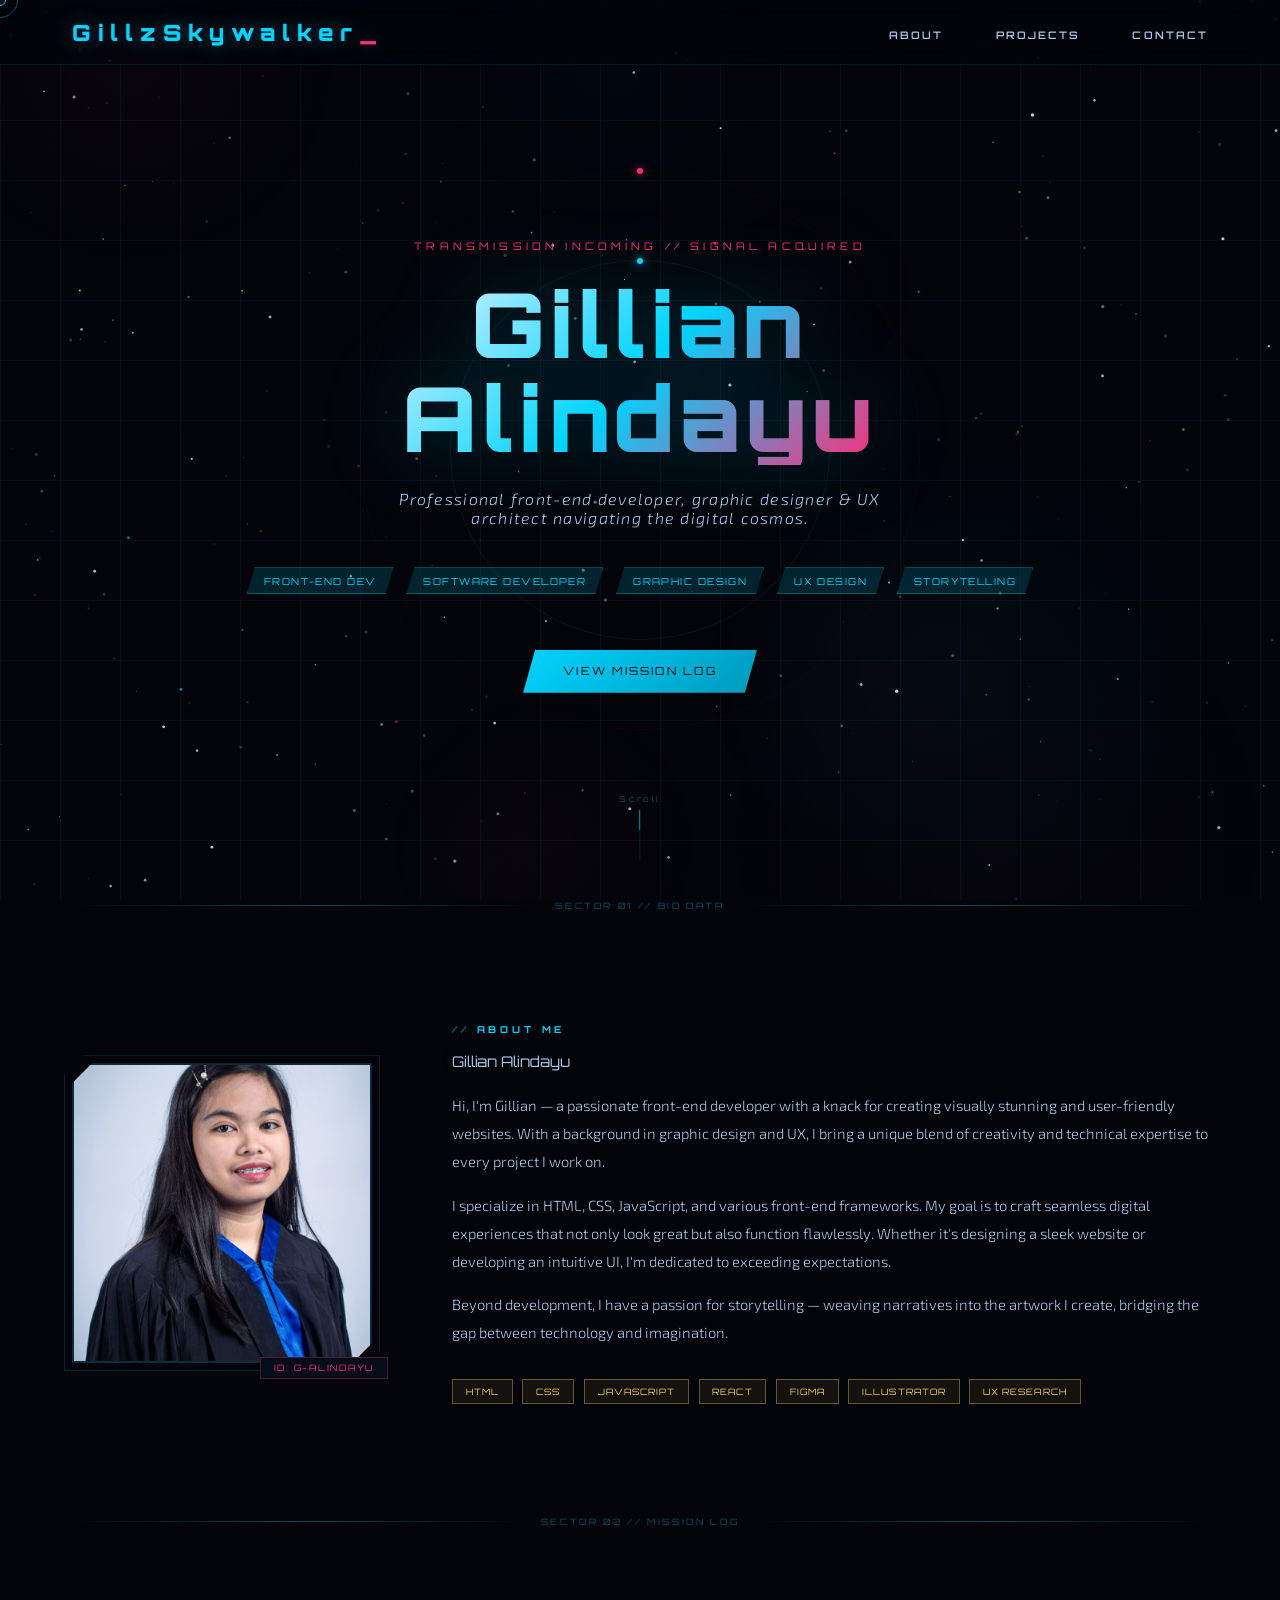
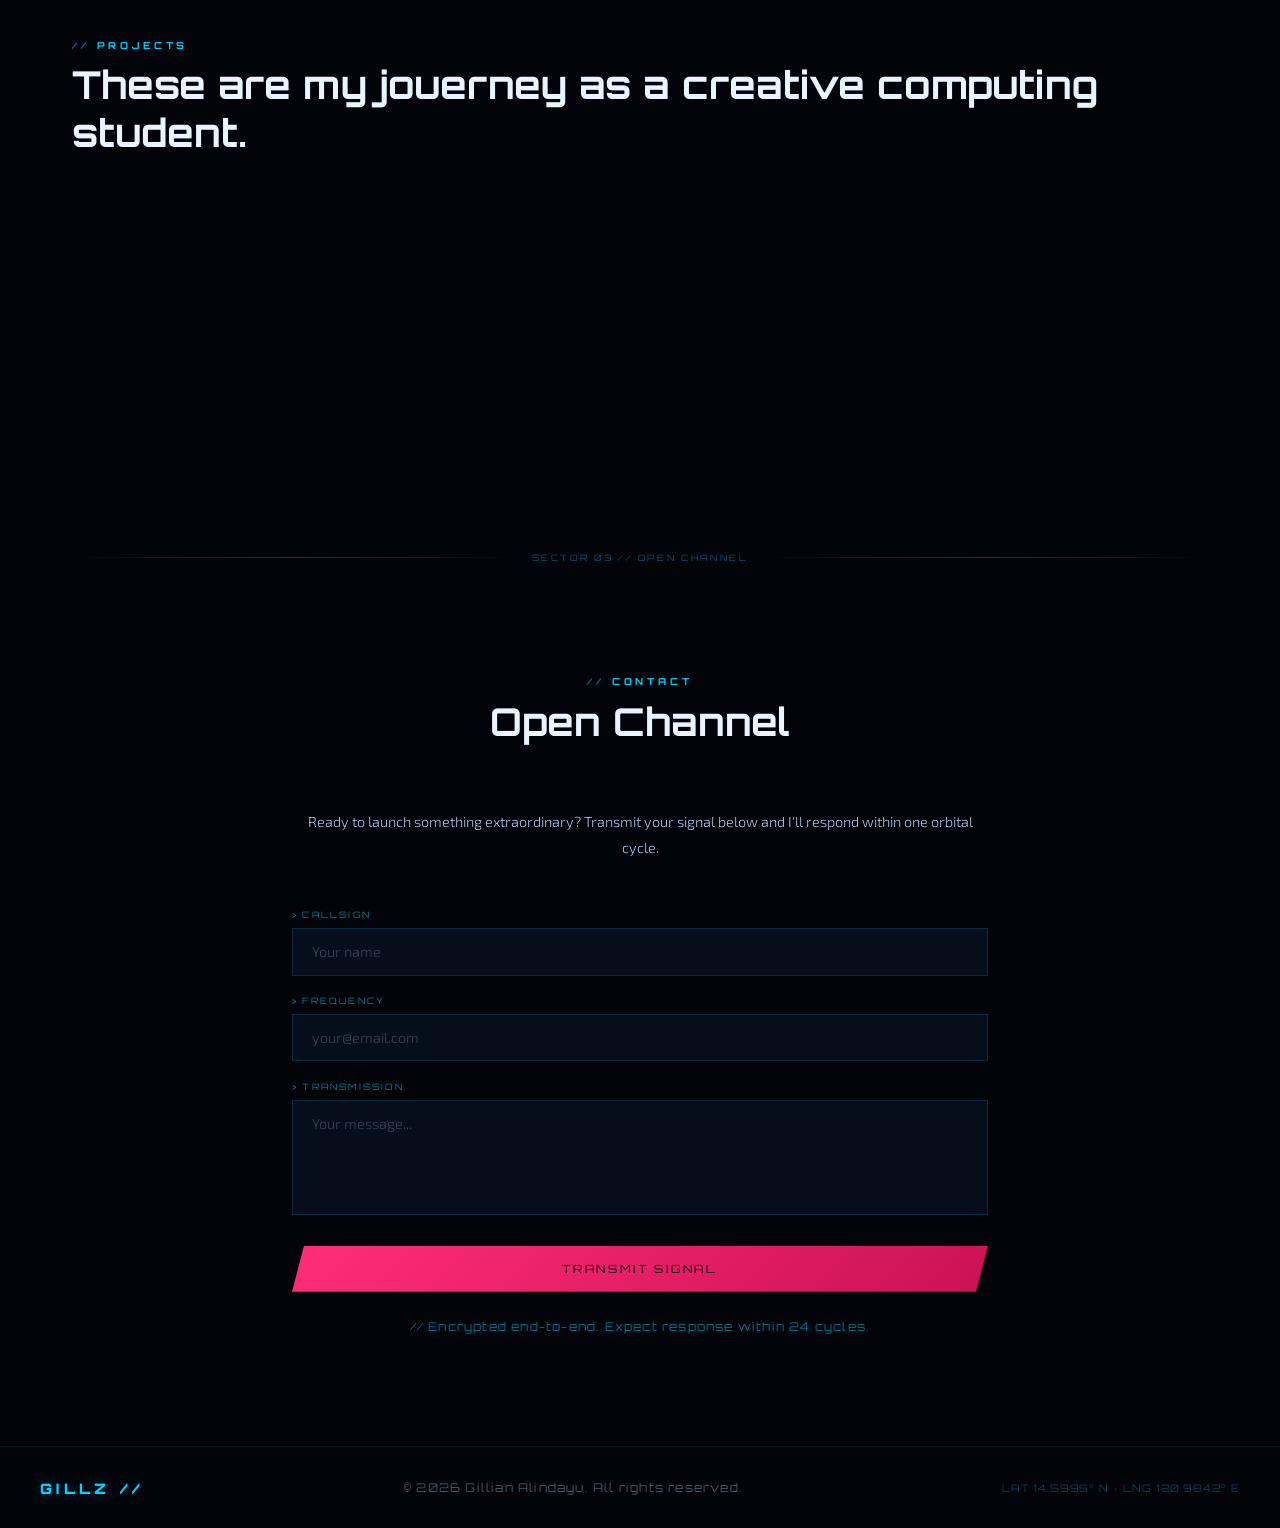
==== index.html @ 11f79bdc "part 4 just working on" ====
<!DOCTYPE html>
<html lang="en">
<head>
  <meta charset="UTF-8">
  <meta name="viewport" content="width=device-width, initial-scale=1.0">
  <title>GILLZ // PORTFOLIO</title>
  <link href="https://fonts.googleapis.com/css2?family=Orbitron:wght@400;600;700;900&family=Exo+2:ital,wght@0,300;0,400;0,600;1,300&display=swap" rel="stylesheet">
  <style>
    :root {
      --void: #020409;
      --deep: #050d1a;
      --nebula-blue: #0a1628;
      --star-white: #e8f4ff;
      --cyan: #00d4ff;
      --cyan-dim: rgba(0,212,255,0.15);
      --cyan-glow: rgba(0,212,255,0.4);
      --magenta: #ff2d78;
      --mag-dim: rgba(255,45,120,0.15);
      --gold: #ffd166;
      --text-body: #a8c8e8;
      --grid-line: rgba(0,212,255,0.06);
      --card-bg: rgba(10,22,40,0.8);
    }

    *, *::before, *::after { margin: 0; padding: 0; box-sizing: border-box; }

    html { scroll-behavior: smooth; }

    body {
      font-family: 'Exo 2', sans-serif;
      background-color: var(--void);
      color: var(--star-white);
      overflow-x: hidden;
      cursor: none;
    }

    /* ─── CUSTOM CURSOR ─── */
    .cursor {
      width: 12px; height: 12px;
      border: 1.5px solid var(--cyan);
      border-radius: 50%;
      position: fixed; pointer-events: none;
      transform: translate(-50%,-50%);
      transition: transform 0.1s, width 0.2s, height 0.2s, background 0.2s;
      z-index: 10000;
      mix-blend-mode: screen;
    }
    .cursor-ring {
      width: 36px; height: 36px;
      border: 1px solid rgba(0,212,255,0.4);
      border-radius: 50%;
      position: fixed; pointer-events: none;
      transform: translate(-50%,-50%);
      transition: transform 0.12s ease-out, width 0.3s, height 0.3s;
      z-index: 9999;
    }
    body:hover .cursor { opacity: 1; }

    /* ─── STARFIELD CANVAS ─── */
    #starfield {
      position: fixed; top: 0; left: 0;
      width: 100%; height: 100%;
      z-index: 0; pointer-events: none;
    }

    /* ─── GRID OVERLAY ─── */
    body::before {
      content: '';
      position: fixed; inset: 0;
      background-image:
        linear-gradient(var(--grid-line) 1px, transparent 1px),
        linear-gradient(90deg, var(--grid-line) 1px, transparent 1px);
      background-size: 60px 60px;
      z-index: 1; pointer-events: none;
    }

    /* ─── NAV ─── */
    header {
      position: fixed; top: 0; width: 100%;
      z-index: 1000;
      backdrop-filter: blur(16px);
      background: rgba(2,4,9,0.7);
      border-bottom: 1px solid rgba(0,212,255,0.12);
    }

    .navbar {
      max-width: 1200px; margin: 0 auto;
      display: flex; align-items: center; justify-content: space-between;
      padding: 0 2rem; height: 64px;
    }

    .brand {
      font-family: 'Orbitron', monospace;
      font-size: 1.4rem; font-weight: 900;
      letter-spacing: 0.3em;
      color: var(--cyan);
      text-shadow: 0 0 20px var(--cyan-glow);
      position: relative;
    }
    .brand::after {
      content: '_';
      animation: blink 1s step-end infinite;
      color: var(--magenta);
    }
    @keyframes blink { 50% { opacity: 0; } }

    .nav-links {
      display: flex; list-style: none; gap: 2.5rem;
    }
    .nav-links a {
      font-family: 'Orbitron', monospace;
      font-size: 0.65rem; font-weight: 600;
      letter-spacing: 0.2em; text-transform: uppercase;
      color: var(--text-body); text-decoration: none;
      position: relative; transition: color 0.3s;
    }
    .nav-links a::before {
      content: '> ';
      color: var(--cyan); opacity: 0;
      transition: opacity 0.2s;
    }
    .nav-links a:hover { color: var(--cyan); }
    .nav-links a:hover::before { opacity: 1; }

    .nav-toggle {
      display: none;
      background: none; border: 1px solid var(--cyan);
      color: var(--cyan); padding: 0.3rem 0.6rem;
      font-size: 1.1rem; cursor: none;
      font-family: 'Orbitron', monospace;
    }

    /* ─── SECTIONS BASE ─── */
    section { position: relative; z-index: 2; }

    /* ─── HERO ─── */
    .hero {
      min-height: 100vh;
      display: flex; flex-direction: column;
      align-items: center; justify-content: center;
      text-align: center;
      padding: 6rem 2rem 4rem;
      overflow: hidden;
    }

    .hero-eyebrow {
      font-family: 'Orbitron', monospace;
      font-size: 0.65rem; letter-spacing: 0.4em;
      color: var(--magenta); text-transform: uppercase;
      margin-bottom: 1.5rem;
      opacity: 0; animation: fadeUp 0.8s 0.3s forwards;
    }

    .hero h1 {
      font-family: 'Orbitron', monospace;
      font-size: clamp(2.8rem, 7vw, 6.5rem);
      font-weight: 900;
      letter-spacing: 0.05em;
      line-height: 1.05;
      background: linear-gradient(135deg, var(--star-white) 0%, var(--cyan) 50%, var(--magenta) 100%);
      -webkit-background-clip: text;
      -webkit-text-fill-color: transparent;
      background-clip: text;
      filter: drop-shadow(0 0 40px rgba(0,212,255,0.25));
      opacity: 0; animation: fadeUp 0.9s 0.5s forwards;
    }

    .hero-sub {
      margin-top: 1.5rem;
      font-size: 1rem; font-weight: 300; font-style: italic;
      color: var(--text-body); letter-spacing: 0.08em;
      max-width: 520px;
      opacity: 0; animation: fadeUp 0.9s 0.7s forwards;
    }

    .hero-tags {
      display: flex; gap: 0.8rem; flex-wrap: wrap;
      justify-content: center; margin-top: 2.5rem;
      opacity: 0; animation: fadeUp 0.9s 0.9s forwards;
    }
    .tag {
      font-family: 'Orbitron', monospace;
      font-size: 0.6rem; letter-spacing: 0.15em;
      padding: 0.4rem 1rem;
      border: 1px solid rgba(0,212,255,0.3);
      color: var(--cyan); background: var(--cyan-dim);
      text-transform: uppercase;
      clip-path: polygon(8px 0%, 100% 0%, calc(100% - 8px) 100%, 0% 100%);
    }

    .hero-cta {
      margin-top: 3.5rem;
      opacity: 0; animation: fadeUp 0.9s 1.1s forwards;
    }
    .btn-primary {
      font-family: 'Orbitron', monospace;
      font-size: 0.7rem; letter-spacing: 0.2em;
      text-transform: uppercase; text-decoration: none;
      color: var(--void);
      background: linear-gradient(135deg, var(--cyan), #0099bb);
      padding: 0.9rem 2.5rem;
      display: inline-block;
      clip-path: polygon(12px 0%, 100% 0%, calc(100% - 12px) 100%, 0% 100%);
      transition: filter 0.3s, transform 0.3s;
      box-shadow: 0 0 30px rgba(0,212,255,0.3);
    }
    .btn-primary:hover {
      filter: brightness(1.2);
      transform: translateY(-2px);
      box-shadow: 0 0 50px rgba(0,212,255,0.5);
    }

    /* Orbiting ring decoration */
    .orbit-ring {
      position: absolute;
      border-radius: 50%;
      border: 1px solid;
      animation: spin linear infinite;
      pointer-events: none;
    }
    .orbit-ring-1 {
      width: 380px; height: 380px;
      border-color: rgba(0,212,255,0.08);
      top: 50%; left: 50%;
      margin-top: -190px; margin-left: -190px;
      animation-duration: 30s;
    }
    .orbit-ring-2 {
      width: 560px; height: 560px;
      border-color: rgba(255,45,120,0.05);
      top: 50%; left: 50%;
      margin-top: -280px; margin-left: -280px;
      animation-duration: 50s;
      animation-direction: reverse;
    }
    .orbit-dot {
      position: absolute;
      width: 6px; height: 6px;
      background: var(--cyan);
      border-radius: 50%;
      top: -3px; left: 50%;
      margin-left: -3px;
      box-shadow: 0 0 10px var(--cyan);
    }
    .orbit-ring-2 .orbit-dot { background: var(--magenta); box-shadow: 0 0 10px var(--magenta); }

    @keyframes spin { from { transform: rotate(0deg); } to { transform: rotate(360deg); } }
    @keyframes fadeUp {
      from { opacity: 0; transform: translateY(30px); }
      to { opacity: 1; transform: translateY(0); }
    }

    /* ─── DIVIDER ─── */
    .section-divider {
      display: flex; align-items: center; gap: 1rem;
      max-width: 1200px; margin: 0 auto;
      padding: 0 2rem;
    }
    .section-divider::before, .section-divider::after {
      content: ''; flex: 1;
      height: 1px;
      background: linear-gradient(90deg, transparent, rgba(0,212,255,0.3), transparent);
    }
    .section-divider span {
      font-family: 'Orbitron', monospace;
      font-size: 0.55rem; letter-spacing: 0.3em;
      color: rgba(0,212,255,0.4); text-transform: uppercase;
      white-space: nowrap;
    }

    /* ─── ABOUT ─── */
    .about {
      padding: 7rem 2rem;
      max-width: 1200px; margin: 0 auto;
      display: grid;
      grid-template-columns: 300px 1fr;
      gap: 5rem; align-items: center;
    }

    .profile-frame {
      position: relative;
    }
    .profile-pic {
      width: 100%; aspect-ratio: 1;
      object-fit: cover;
      display: block;
      clip-path: polygon(20px 0%, 100% 0%, 100% calc(100% - 20px), calc(100% - 20px) 100%, 0% 100%, 0% 20px);
      border: 2px solid rgba(0,212,255,0.2);
      filter: saturate(0.8) contrast(1.1);
      transition: filter 0.4s;
    }
    .profile-frame:hover .profile-pic { filter: saturate(1.1) contrast(1.1); }

    .profile-frame::before {
      content: '';
      position: absolute; inset: -8px;
      clip-path: polygon(20px 0%, 100% 0%, 100% calc(100% - 20px), calc(100% - 20px) 100%, 0% 100%, 0% 20px);
      border: 1px solid rgba(0,212,255,0.15);
      z-index: -1;
    }

    .scan-line {
      position: absolute; width: 100%; height: 2px;
      background: linear-gradient(90deg, transparent, var(--cyan), transparent);
      opacity: 0;
      animation: scan 4s ease-in-out 2s infinite;
      pointer-events: none;
    }
    @keyframes scan {
      0% { top: 0; opacity: 0; }
      10% { opacity: 0.6; }
      90% { opacity: 0.6; }
      100% { top: 100%; opacity: 0; }
    }

    .profile-label {
      position: absolute; bottom: -1rem; right: -1rem;
      font-family: 'Orbitron', monospace;
      font-size: 0.55rem; letter-spacing: 0.2em;
      color: var(--magenta);
      background: var(--deep);
      border: 1px solid rgba(255,45,120,0.3);
      padding: 0.3rem 0.8rem;
    }

    .about-text h2 {
      font-family: 'Orbitron', monospace;
      font-size: 0.6rem; letter-spacing: 0.4em;
      color: var(--cyan); text-transform: uppercase;
      margin-bottom: 0.8rem;
    }
    .about-text h2::before { content: '// '; opacity: 0.5; }

    .about-name {
      font-family: 'Orbitron', monospace;
      font-size: clamp(1.6rem, 3vw, 2.4rem);
      font-weight: 700; color: var(--star-white);
      margin-bottom: 1.5rem;
      text-shadow: 0 0 30px rgba(0,212,255,0.2);
    }

    .about-text p {
      color: var(--text-body);
      font-size: 0.92rem; line-height: 1.9;
      margin-bottom: 1rem;
      font-weight: 300;
    }

    .skills-row {
      display: flex; flex-wrap: wrap; gap: 0.6rem;
      margin-top: 2rem;
    }
    .skill-chip {
      font-family: 'Orbitron', monospace;
      font-size: 0.55rem; letter-spacing: 0.12em;
      padding: 0.35rem 0.8rem;
      border: 1px solid rgba(255,209,102,0.35);
      color: var(--gold); background: rgba(255,209,102,0.07);
      text-transform: uppercase;
    }

    /* ─── PROJECTS ─── */
    .projects-section {
      padding: 7rem 2rem;
      max-width: 1200px; margin: 0 auto;
    }

    .section-header {
      margin-bottom: 4rem;
    }
    .section-header h2 {
      font-family: 'Orbitron', monospace;
      font-size: 0.6rem; letter-spacing: 0.4em;
      color: var(--cyan); text-transform: uppercase;
      margin-bottom: 0.6rem;
    }
    .section-header h2::before { content: '// '; opacity: 0.5; }
    .section-header .big-title {
      font-family: 'Orbitron', monospace;
      font-size: clamp(1.8rem, 3vw, 2.6rem);
      font-weight: 700; color: var(--star-white);
    }

    .project-list {
      display: grid;
      grid-template-columns: repeat(auto-fill, minmax(300px, 1fr));
      gap: 1.5rem;
    }

    .project-card {
      background: var(--card-bg);
      border: 1px solid rgba(0,212,255,0.12);
      padding: 2rem;
      position: relative;
      transition: border-color 0.3s, transform 0.3s;
      overflow: hidden;
    }
    .project-card::before {
      content: '';
      position: absolute; top: 0; left: 0;
      width: 3px; height: 100%;
      background: linear-gradient(180deg, var(--cyan), var(--magenta));
      opacity: 0; transition: opacity 0.3s;
    }
    .project-card:hover { border-color: rgba(0,212,255,0.35); transform: translateY(-4px); }
    .project-card:hover::before { opacity: 1; }

    .card-num {
      font-family: 'Orbitron', monospace;
      font-size: 2.5rem; font-weight: 900;
      color: rgba(0,212,255,0.06);
      position: absolute; top: 1rem; right: 1.5rem;
      line-height: 1; pointer-events: none;
    }

    .project-card h3 {
      font-family: 'Orbitron', monospace;
      font-size: 0.85rem; font-weight: 600;
      letter-spacing: 0.1em; text-transform: uppercase;
      color: var(--star-white); margin-bottom: 0.8rem;
    }
    .project-card p {
      font-size: 0.85rem; color: var(--text-body);
      line-height: 1.7; font-weight: 300;
    }
    .card-link {
      display: inline-block; margin-top: 1.5rem;
      font-family: 'Orbitron', monospace;
      font-size: 0.6rem; letter-spacing: 0.15em;
      color: var(--cyan); text-decoration: none;
      text-transform: uppercase;
      border-bottom: 1px solid transparent;
      transition: border-color 0.2s;
    }
    .card-link:hover { border-color: var(--cyan); }
    .card-link::after { content: ' →'; }

    /* ─── CONTACT ─── */
    .contact-section {
      padding: 7rem 2rem;
      max-width: 760px; margin: 0 auto;
    }

    .contact-section .section-header { text-align: center; }

    .contact-intro {
      text-align: center; margin-bottom: 3rem;
      font-size: 0.9rem; color: var(--text-body);
      font-weight: 300; line-height: 1.8;
    }

    #contact-form {
      display: grid; gap: 1.2rem;
    }

    .form-field { position: relative; }

    .form-label {
      display: block;
      font-family: 'Orbitron', monospace;
      font-size: 0.55rem; letter-spacing: 0.25em;
      color: rgba(0,212,255,0.6); text-transform: uppercase;
      margin-bottom: 0.5rem;
    }
    .form-label::before { content: '> '; }

    input, textarea {
      width: 100%;
      background: rgba(10,22,40,0.6);
      border: 1px solid rgba(0,212,255,0.15);
      color: var(--star-white);
      font-family: 'Exo 2', sans-serif;
      font-size: 0.9rem; font-weight: 300;
      padding: 0.9rem 1.2rem;
      outline: none;
      transition: border-color 0.3s, box-shadow 0.3s;
      resize: none;
      caret-color: var(--cyan);
    }
    input:focus, textarea:focus {
      border-color: rgba(0,212,255,0.5);
      box-shadow: 0 0 20px rgba(0,212,255,0.08), inset 0 0 10px rgba(0,212,255,0.03);
    }
    input::placeholder, textarea::placeholder { color: rgba(168,200,232,0.3); }

    .btn-submit {
      font-family: 'Orbitron', monospace;
      font-size: 0.7rem; letter-spacing: 0.25em;
      text-transform: uppercase;
      color: var(--void);
      background: linear-gradient(135deg, var(--magenta), #cc1155);
      border: none; cursor: none;
      padding: 1rem 2.5rem;
      clip-path: polygon(12px 0%, 100% 0%, calc(100% - 12px) 100%, 0% 100%);
      transition: filter 0.3s, transform 0.3s;
      box-shadow: 0 0 30px rgba(255,45,120,0.25);
      justify-self: end;
      width: 100%;
      margin-top: 0.5rem;
    }
    .btn-submit:hover {
      filter: brightness(1.2);
      transform: translateY(-2px);
      box-shadow: 0 0 50px rgba(255,45,120,0.4);
    }

    .form-note {
      font-size: 0.75rem; color: rgba(0,212,255,0.5);
      font-family: 'Orbitron', monospace; letter-spacing: 0.1em;
      text-align: center; margin-top: 0.5rem;
    }

    /* ─── FOOTER ─── */
    footer {
      position: relative; z-index: 2;
      border-top: 1px solid rgba(0,212,255,0.08);
      padding: 2rem;
      text-align: center;
    }
    .footer-inner {
      max-width: 1200px; margin: 0 auto;
      display: flex; justify-content: space-between; align-items: center;
      flex-wrap: wrap; gap: 1rem;
    }
    .footer-brand {
      font-family: 'Orbitron', monospace;
      font-size: 0.9rem; font-weight: 900;
      letter-spacing: 0.3em; color: var(--cyan);
      text-shadow: 0 0 15px var(--cyan-glow);
    }
    .footer-copy {
      font-size: 0.75rem; color: rgba(168,200,232,0.4);
      font-family: 'Orbitron', monospace; letter-spacing: 0.1em;
    }
    .footer-coords {
      font-size: 0.65rem; color: rgba(0,212,255,0.3);
      font-family: 'Orbitron', monospace; letter-spacing: 0.08em;
    }

    /* ─── SCROLL INDICATOR ─── */
    .scroll-line {
      position: absolute; bottom: 2.5rem; left: 50%;
      transform: translateX(-50%);
      display: flex; flex-direction: column; align-items: center; gap: 0.4rem;
    }
    .scroll-line span {
      font-family: 'Orbitron', monospace;
      font-size: 0.5rem; letter-spacing: 0.3em;
      color: rgba(0,212,255,0.4);
    }
    .scroll-track {
      width: 1px; height: 50px;
      background: rgba(0,212,255,0.15);
      position: relative; overflow: hidden;
    }
    .scroll-thumb {
      position: absolute; width: 100%; height: 40%;
      background: var(--cyan);
      animation: scrollDown 1.8s ease-in-out infinite;
    }
    @keyframes scrollDown {
      0% { top: -40%; } 100% { top: 140%; }
    }

    /* ─── RESPONSIVE ─── */
    @media (max-width: 768px) {
      .nav-toggle { display: block; }
      .nav-links {
        display: none;
        position: absolute; top: 64px; left: 0; right: 0;
        background: rgba(2,4,9,0.97);
        border-bottom: 1px solid rgba(0,212,255,0.12);
        flex-direction: column; align-items: center;
        gap: 0; padding: 1.5rem 0;
      }
      .nav-links.open { display: flex; }
      .nav-links li { width: 100%; text-align: center; padding: 0.8rem 0; }

      .about {
        grid-template-columns: 1fr;
        gap: 3rem; text-align: center;
        padding: 5rem 2rem;
      }
      .profile-frame { max-width: 260px; margin: 0 auto; }
      .skills-row { justify-content: center; }

      .orbit-ring-1 { width: 280px; height: 280px; margin-top: -140px; margin-left: -140px; }
      .orbit-ring-2 { width: 420px; height: 420px; margin-top: -210px; margin-left: -210px; }

      .footer-inner { flex-direction: column; text-align: center; }
    }
  </style>
</head>
<body>

<!-- Cursor -->
<div class="cursor" id="cursor"></div>
<div class="cursor-ring" id="cursorRing"></div>

<!-- Starfield -->
<canvas id="starfield"></canvas>

<!-- NAV -->
<header>
  <nav class="navbar">
    <div class="brand">GillzSkywalker</div>
    <button class="nav-toggle" id="navToggle">&#9776;</button>
    <ul class="nav-links" id="navLinks">
      <li><a href="#about">About</a></li>
      <li><a href="#projects">Projects</a></li>
      <li><a href="#contact">Contact</a></li>
    </ul>
  </nav>
</header>

<!-- HERO -->
<main>
  <section id="hero" class="hero">
    <div class="orbit-ring orbit-ring-1"><div class="orbit-dot"></div></div>
    <div class="orbit-ring orbit-ring-2"><div class="orbit-dot"></div></div>

    <p class="hero-eyebrow">Transmission Incoming // Signal Acquired</p>
    <h1>Gillian<br>Alindayu</h1>
    <p class="hero-sub">Professional front-end developer, graphic designer & UX architect navigating the digital cosmos.</p>
    <div class="hero-tags">
      <span class="tag">Front-End Dev</span>
      <span class="tag">software developer</span>
      <span class="tag">Graphic Design</span>
      <span class="tag">UX Design</span>
      <span class="tag">Storytelling</span>
    </div>
    <div class="hero-cta">
      <a href="#projects" class="btn-primary">View Mission Log</a>
    </div>

    <div class="scroll-line">
      <span>Scroll</span>
      <div class="scroll-track"><div class="scroll-thumb"></div></div>
    </div>
  </section>

  <!-- ABOUT -->
  <div class="section-divider"><span>Sector 01 // Bio Data</span></div>

  <section id="about" class="about">
    <div class="profile-frame">
      <img src="uxdesign1.jpg" alt="Gillian Alindayu" class="profile-pic">
      <div class="scan-line"></div>
      <div class="profile-label">ID: G-ALINDAYU</div>
    </div>
    <div class="about-text">
      <h2>About Me</h2>
      <p class="about-name">Gillian Alindayu</p>
      <p>
        Hi, I'm Gillian — a passionate front-end developer with a knack for creating visually stunning and user-friendly websites. With a background in graphic design and UX, I bring a unique blend of creativity and technical expertise to every project I work on.
      </p>
      <p>
        I specialize in HTML, CSS, JavaScript, and various front-end frameworks. My goal is to craft seamless digital experiences that not only look great but also function flawlessly. Whether it's designing a sleek website or developing an intuitive UI, I'm dedicated to exceeding expectations.
      </p>
      <p>
        Beyond development, I have a passion for storytelling — weaving narratives into the artwork I create, bridging the gap between technology and imagination.
      </p>
      <div class="skills-row">
        <span class="skill-chip">HTML</span>
        <span class="skill-chip">CSS</span>
        <span class="skill-chip">JavaScript</span>
        <span class="skill-chip">React</span>
        <span class="skill-chip">Figma</span>
        <span class="skill-chip">Illustrator</span>
        <span class="skill-chip">UX Research</span>
      </div>
    </div>
  </section>

  <!-- PROJECTS -->
  <div class="section-divider"><span>Sector 02 // Mission Log</span></div>

  <section id="projects" class="projects-section">
    <div class="section-header">
      <h2>Projects</h2>
      <p class="big-title">These are my jouerney as a creative computing student.</p>
    </div>
    <div class="project-list">
      <div class="project-card">
        <span class="card-num">01</span>
        <h3>BSc Creative computing - Year 1</h3>
        <p>A compilation of project since 1st year and more focused on graphic design, web developent 1, Codelab, and UX design. And creative coding</p>
        <a href="project1.html" class="card-link">View Project</a>
      </div>
      <div class="project-card">
        <span class="card-num">02</span>
        <h3>BSc Creative Computing - Year 2</h3>
        <p>Brief description of project two. A visual identity system built for seamless navigation across digital worlds.</p>
        <a href="project2.html" class="card-link">View Project</a>
      </div>
      <div class="project-card">
        <span class="card-num">03</span>
        <h3>BSc Creative Computing - Year 3</h3>
        <p>New coordinates locked in. The next mission is in development — stay tuned for launch clearance.</p>
        <a href="#contact" class="card-link">View Project</a>
      </div>
    </div>
  </section>

  <!-- CONTACT -->
  <div class="section-divider"><span>Sector 03 // Open Channel</span></div>

  <section id="contact" class="contact-section">
    <div class="section-header">
      <h2>Contact</h2>
      <p class="big-title">Open Channel</p>
    </div>
    <p class="contact-intro">Ready to launch something extraordinary? Transmit your signal below and I'll respond within one orbital cycle.</p>

    <form id="contact-form">
      <div class="form-field">
        <label class="form-label" for="name">Callsign</label>
        <input type="text" id="name" name="name" placeholder="Your name" required>
      </div>
      <div class="form-field">
        <label class="form-label" for="email">Frequency</label>
        <input type="email" id="email" name="email" placeholder="your@email.com" required>
      </div>
      <div class="form-field">
        <label class="form-label" for="message">Transmission</label>
        <textarea id="message" name="message" rows="5" placeholder="Your message..." required></textarea>
      </div>
      <button type="submit" class="btn-submit">Transmit Signal</button>
      <p class="form-note">// Encrypted end-to-end. Expect response within 24 cycles.</p>
    </form>
  </section>
</main>

<!-- FOOTER -->
<footer>
  <div class="footer-inner">
    <div class="footer-brand">GILLZ //</div>
    <div class="footer-copy">&copy; 2026 Gillian Alindayu. All rights reserved.</div>
    <div class="footer-coords">LAT 14.5995° N · LNG 120.9842° E</div>
  </div>
</footer>

<script>
  // ─── CURSOR ───
  const cursor = document.getElementById('cursor');
  const cursorRing = document.getElementById('cursorRing');
  let mx = 0, my = 0, rx = 0, ry = 0;

  document.addEventListener('mousemove', e => {
    mx = e.clientX; my = e.clientY;
    cursor.style.left = mx + 'px';
    cursor.style.top = my + 'px';
  });

  function animateCursor() {
    rx += (mx - rx) * 0.13;
    ry += (my - ry) * 0.13;
    cursorRing.style.left = rx + 'px';
    cursorRing.style.top = ry + 'px';
    requestAnimationFrame(animateCursor);
  }
  animateCursor();

  document.querySelectorAll('a, button, input, textarea').forEach(el => {
    el.addEventListener('mouseenter', () => {
      cursor.style.width = '6px'; cursor.style.height = '6px';
      cursor.style.background = 'var(--cyan)';
      cursorRing.style.width = '52px'; cursorRing.style.height = '52px';
    });
    el.addEventListener('mouseleave', () => {
      cursor.style.width = '12px'; cursor.style.height = '12px';
      cursor.style.background = 'transparent';
      cursorRing.style.width = '36px'; cursorRing.style.height = '36px';
    });
  });

  // ─── STARFIELD ───
  const canvas = document.getElementById('starfield');
  const ctx = canvas.getContext('2d');
  let stars = [];
  const NUM_STARS = 300;
  const NEBULA_PARTICLES = 8;

  function resize() {
    canvas.width = window.innerWidth;
    canvas.height = window.innerHeight;
  }
  resize();
  window.addEventListener('resize', () => { resize(); initStars(); });

  function initStars() {
    stars = [];
    for (let i = 0; i < NUM_STARS; i++) {
      stars.push({
        x: Math.random() * canvas.width,
        y: Math.random() * canvas.height,
        r: Math.random() * 1.5 + 0.2,
        alpha: Math.random() * 0.8 + 0.2,
        speed: Math.random() * 0.015 + 0.005,
        twinkle: Math.random() * Math.PI * 2,
        twinkleSpeed: Math.random() * 0.02 + 0.005,
        color: Math.random() > 0.85 ? '#00d4ff' : Math.random() > 0.9 ? '#ff2d78' : '#e8f4ff'
      });
    }
  }
  initStars();

  // Nebula blobs
  const nebulas = Array.from({length: NEBULA_PARTICLES}, () => ({
    x: Math.random() * canvas.width,
    y: Math.random() * canvas.height,
    r: Math.random() * 200 + 100,
    color: Math.random() > 0.5 ? 'rgba(0,212,255,' : 'rgba(255,45,120,',
    alpha: Math.random() * 0.03 + 0.01
  }));

  function drawFrame() {
    ctx.clearRect(0, 0, canvas.width, canvas.height);

    // Nebula
    nebulas.forEach(n => {
      const grad = ctx.createRadialGradient(n.x, n.y, 0, n.x, n.y, n.r);
      grad.addColorStop(0, n.color + n.alpha + ')');
      grad.addColorStop(1, n.color + '0)');
      ctx.fillStyle = grad;
      ctx.beginPath();
      ctx.arc(n.x, n.y, n.r, 0, Math.PI * 2);
      ctx.fill();
    });

    // Stars
    stars.forEach(s => {
      s.twinkle += s.twinkleSpeed;
      const a = s.alpha * (0.6 + 0.4 * Math.sin(s.twinkle));
      ctx.globalAlpha = a;
      ctx.fillStyle = s.color;
      ctx.beginPath();
      ctx.arc(s.x, s.y, s.r, 0, Math.PI * 2);
      ctx.fill();

      // Scroll drift
      s.y += s.speed;
      if (s.y > canvas.height) { s.y = 0; s.x = Math.random() * canvas.width; }
    });

    ctx.globalAlpha = 1;
    requestAnimationFrame(drawFrame);
  }
  drawFrame();

  // ─── NAV TOGGLE ───
  document.getElementById('navToggle').addEventListener('click', () => {
    document.getElementById('navLinks').classList.toggle('open');
  });

  // Close nav on link click
  document.querySelectorAll('.nav-links a').forEach(a => {
    a.addEventListener('click', () => document.getElementById('navLinks').classList.remove('open'));
  });

  // ─── FORM ───
  document.getElementById('contact-form').addEventListener('submit', e => {
    e.preventDefault();
    const btn = e.target.querySelector('.btn-submit');
    btn.textContent = 'Signal Sent ✓';
    btn.style.background = 'linear-gradient(135deg, #00d4ff, #0099bb)';
    btn.style.color = '#020409';
    setTimeout(() => {
      btn.textContent = 'Transmit Signal';
      btn.style.background = '';
      btn.style.color = '';
      e.target.reset();
    }, 3500);
  });

  // ─── SCROLL REVEAL ───
  const revealEls = document.querySelectorAll('.project-card, .about-text, .profile-frame');
  const observer = new IntersectionObserver(entries => {
    entries.forEach(en => {
      if (en.isIntersecting) {
        en.target.style.opacity = '1';
        en.target.style.transform = 'translateY(0)';
      }
    });
  }, { threshold: 0.1 });

  revealEls.forEach(el => {
    el.style.opacity = '0';
    el.style.transform = 'translateY(30px)';
    el.style.transition = 'opacity 0.7s ease, transform 0.7s ease';
    observer.observe(el);
  });
</script>
</body>
</html>
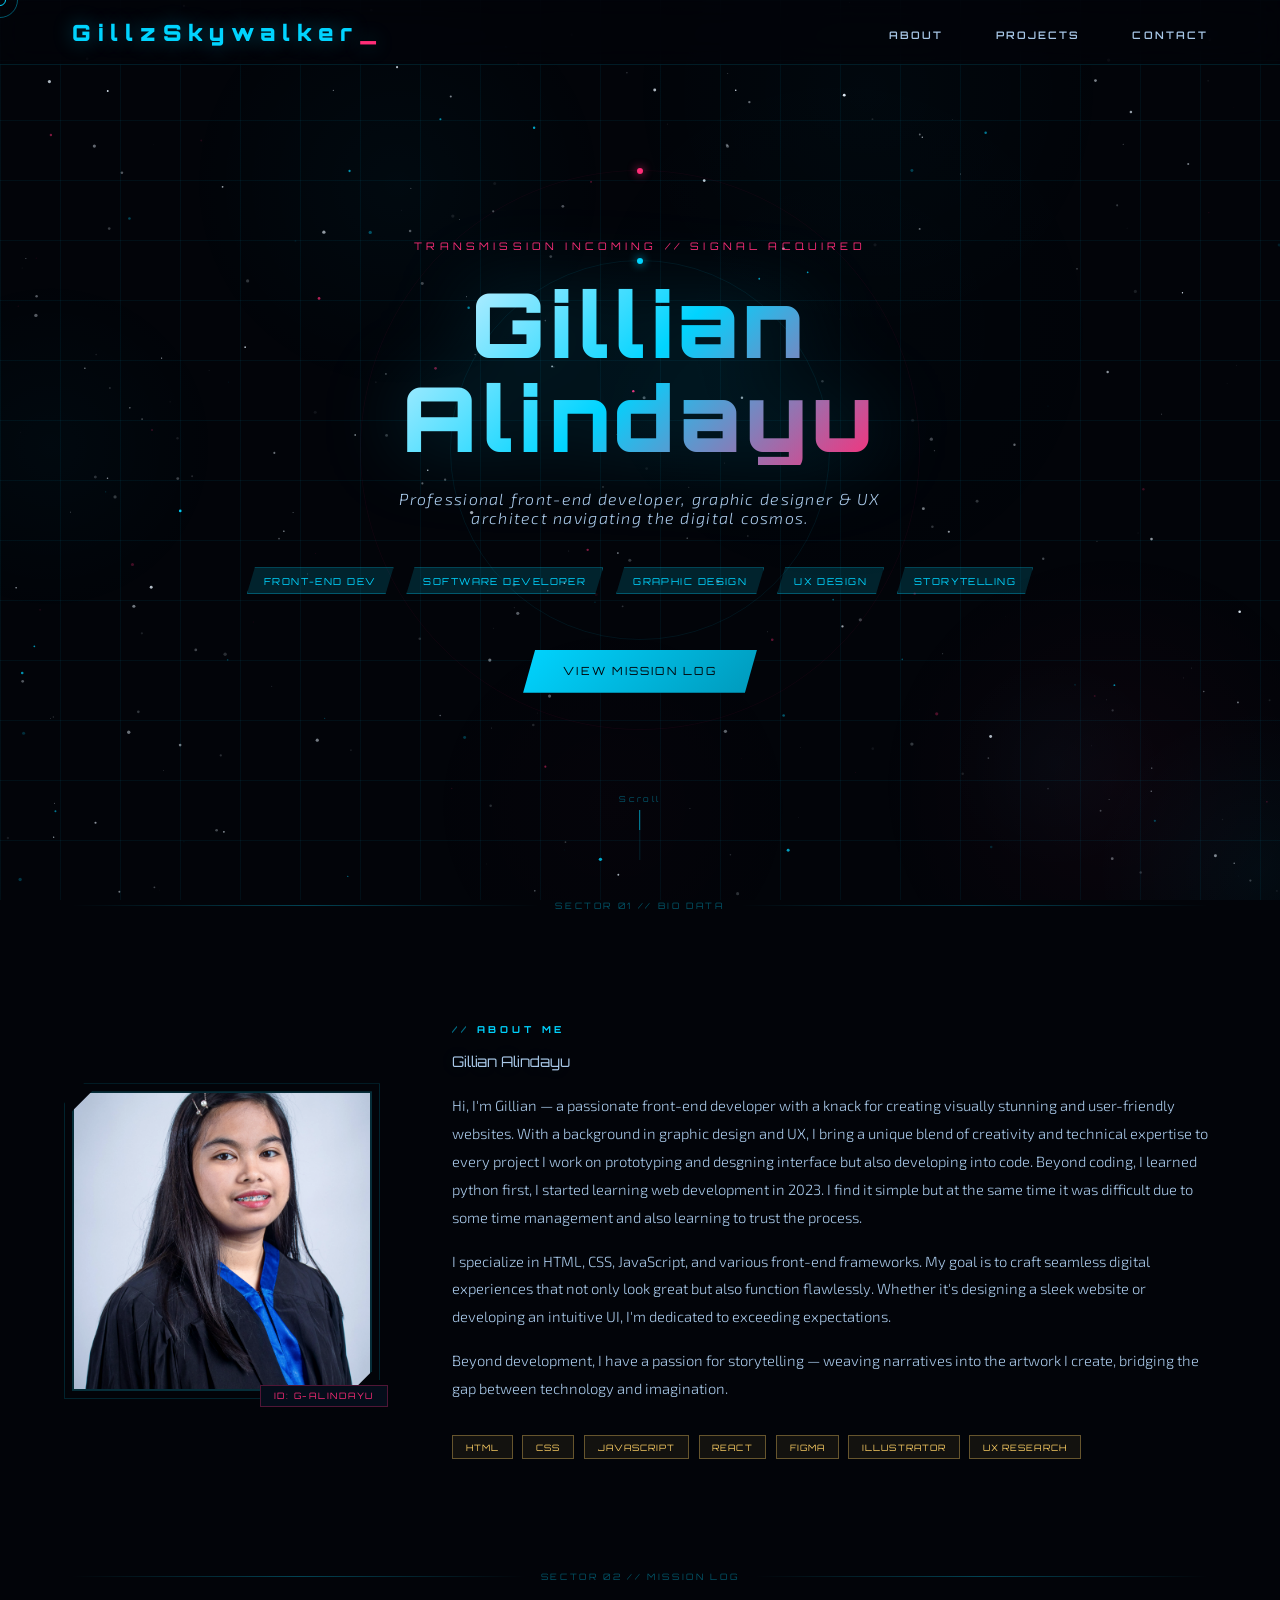
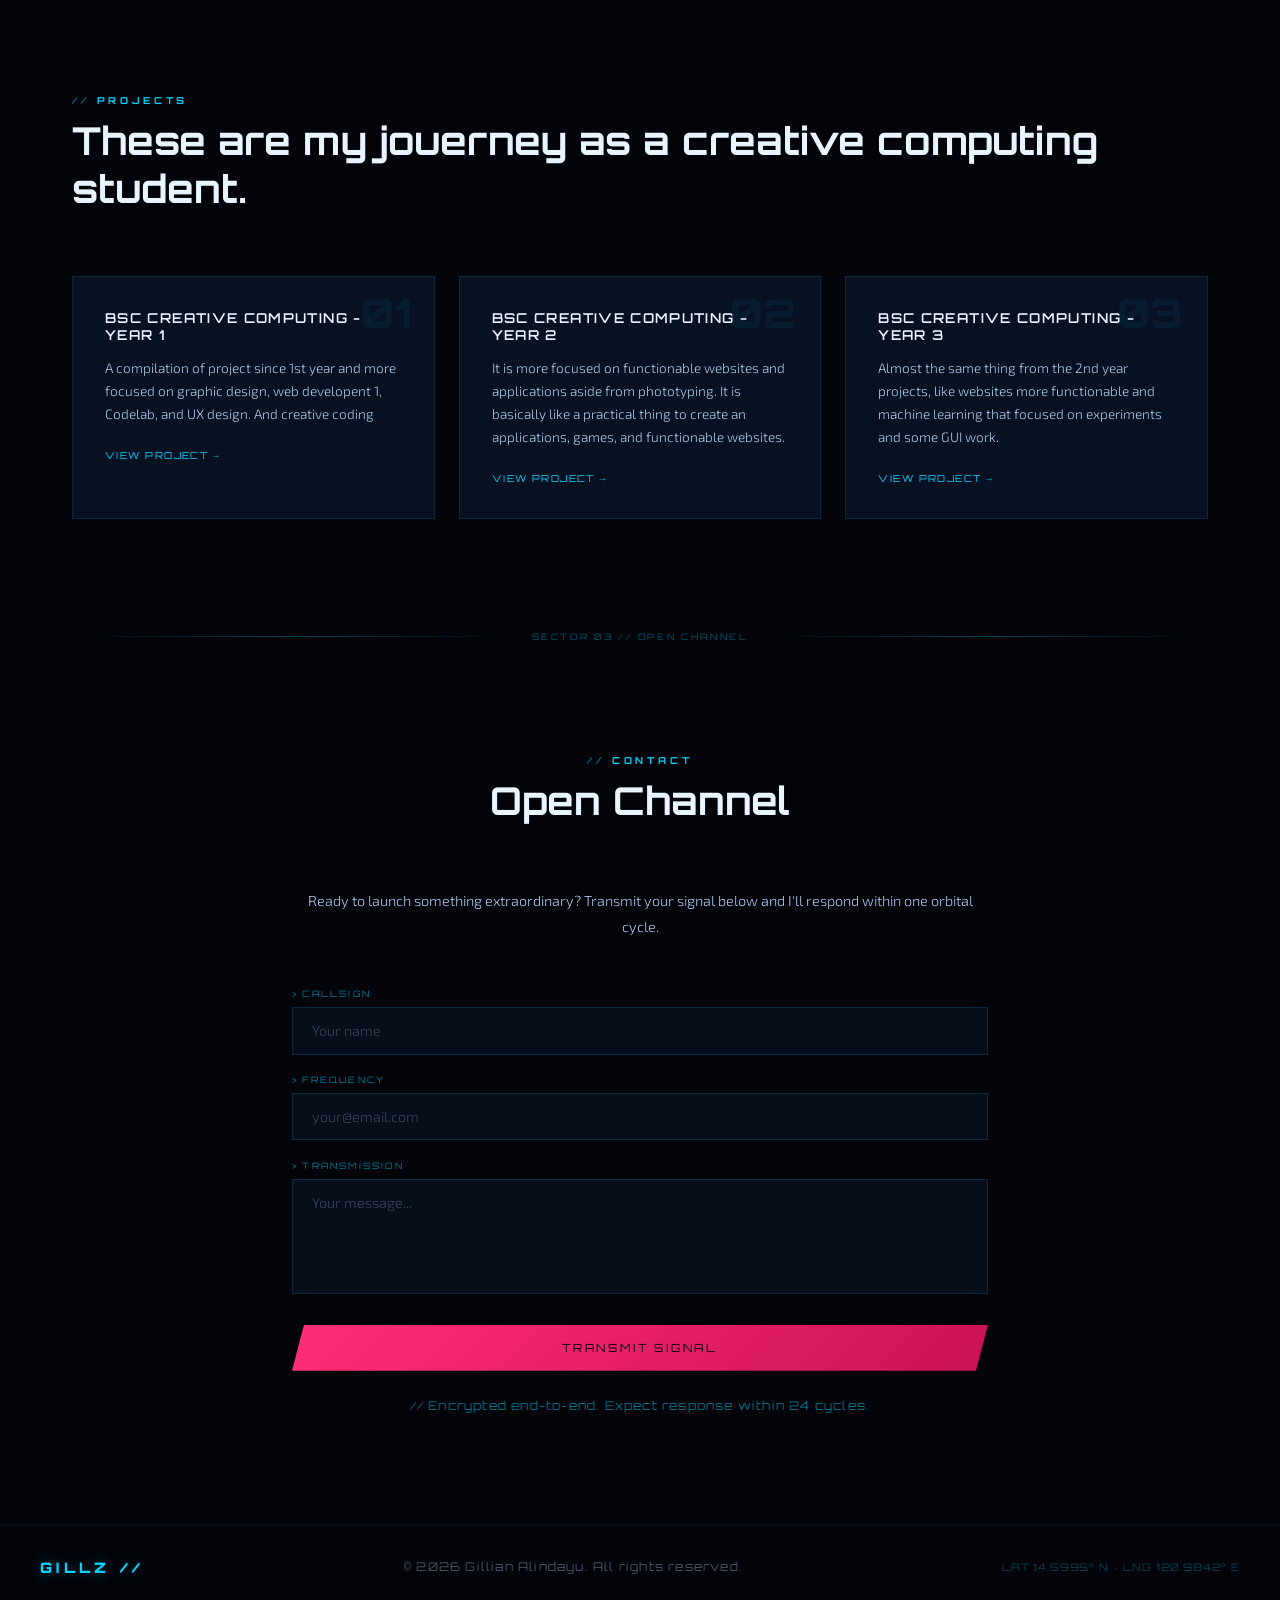
==== commit 40e7f14e: "to be continue just almost done" ====
--- a/index.html
+++ b/index.html
@@ -652,10 +652,12 @@
       <h2>About Me</h2>
       <p class="about-name">Gillian Alindayu</p>
       <p>
-        Hi, I'm Gillian — a passionate front-end developer with a knack for creating visually stunning and user-friendly websites. With a background in graphic design and UX, I bring a unique blend of creativity and technical expertise to every project I work on.
+        Hi, I'm Gillian — a passionate front-end developer with a knack for creating visually stunning and user-friendly websites. With a background in graphic design and UX, I bring a unique blend of creativity and technical expertise to every project I work on prototyping and desgning interface but also developing into code. 
+        Beyond coding, I learned python first, I started learning web development in 2023. I find it simple but at the same time it was difficult due to some time management and also learning to trust the process. 
       </p>
       <p>
         I specialize in HTML, CSS, JavaScript, and various front-end frameworks. My goal is to craft seamless digital experiences that not only look great but also function flawlessly. Whether it's designing a sleek website or developing an intuitive UI, I'm dedicated to exceeding expectations.
+        
       </p>
       <p>
         Beyond development, I have a passion for storytelling — weaving narratives into the artwork I create, bridging the gap between technology and imagination.
@@ -690,13 +692,13 @@
       <div class="project-card">
         <span class="card-num">02</span>
         <h3>BSc Creative Computing - Year 2</h3>
-        <p>Brief description of project two. A visual identity system built for seamless navigation across digital worlds.</p>
+        <p>It is more focused on functionable websites and applications aside from phototyping. It is basically like a practical thing to create an applications, games, and functionable websites. </p>
         <a href="project2.html" class="card-link">View Project</a>
       </div>
       <div class="project-card">
         <span class="card-num">03</span>
         <h3>BSc Creative Computing - Year 3</h3>
-        <p>New coordinates locked in. The next mission is in development — stay tuned for launch clearance.</p>
+        <p>Almost the same thing from the 2nd year projects, like websites more functionable and machine learning that focused on experiments and some GUI work. </p>
         <a href="#contact" class="card-link">View Project</a>
       </div>
     </div>
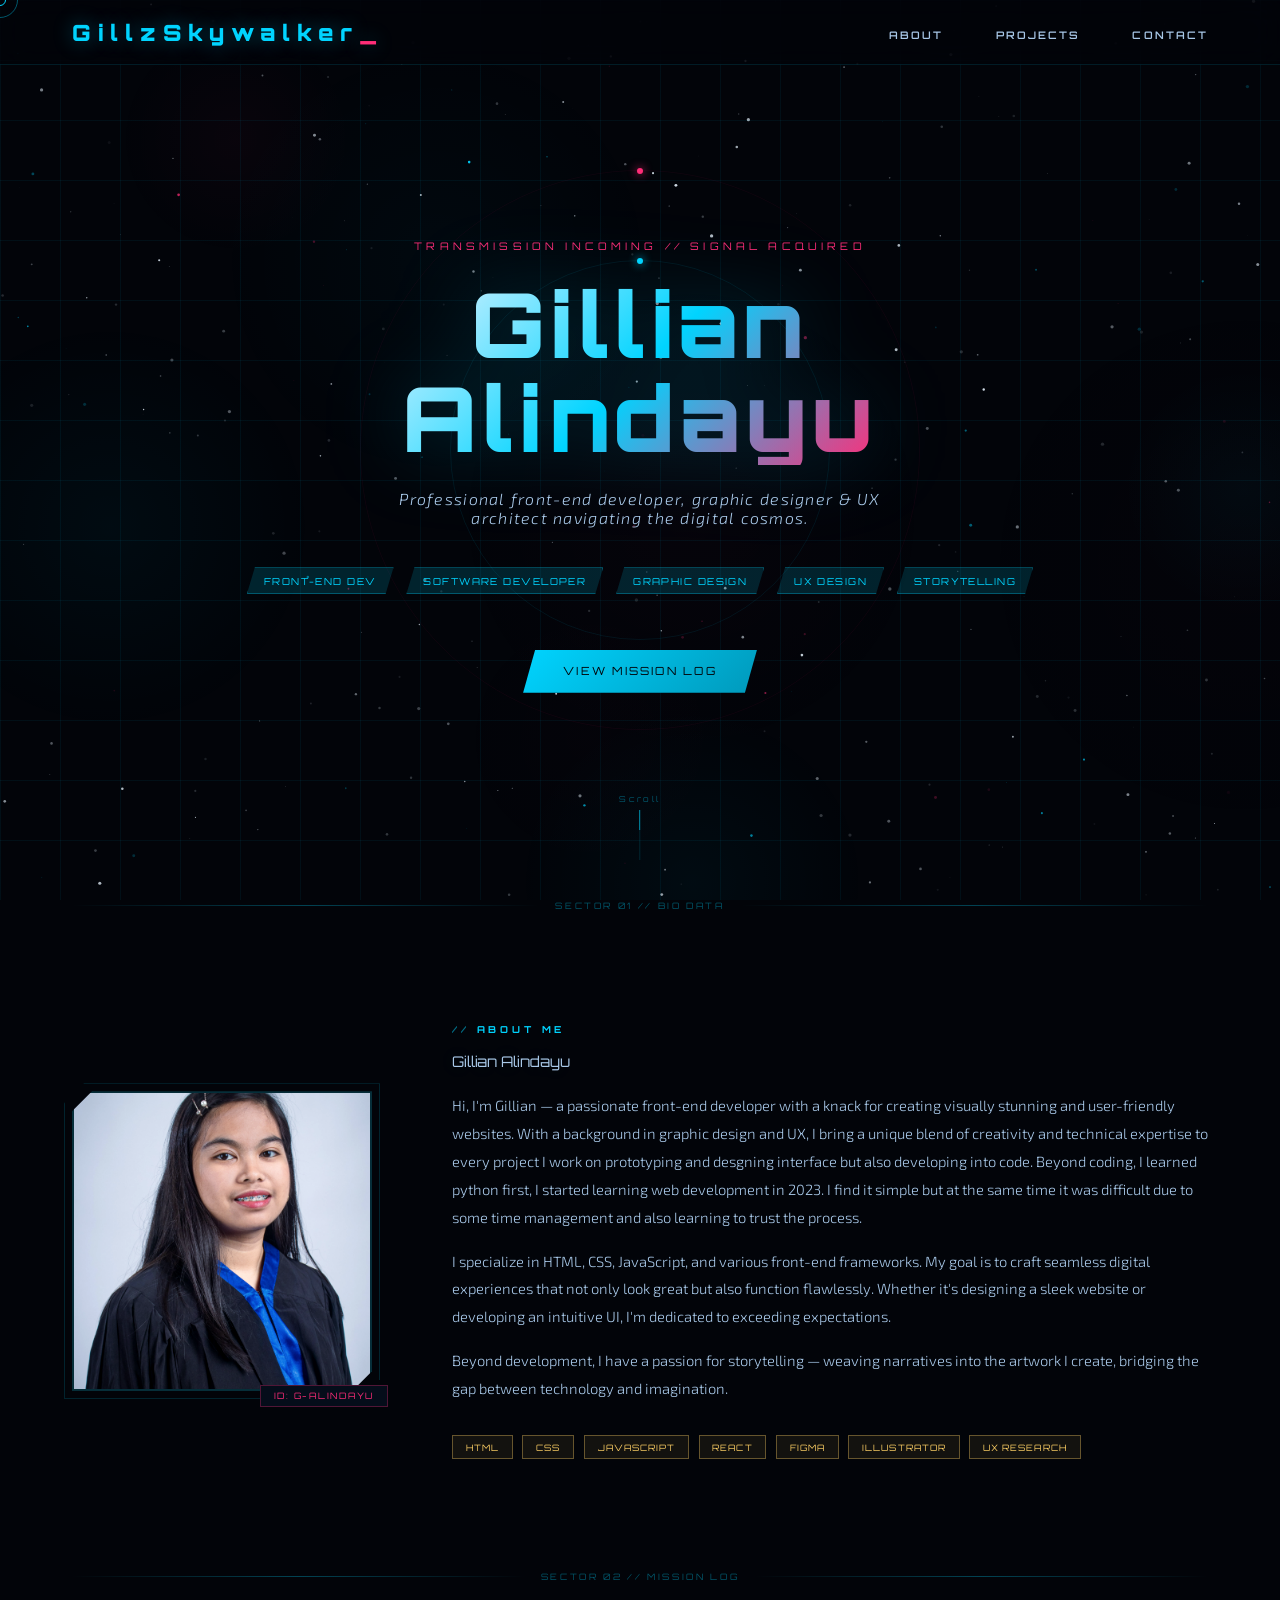
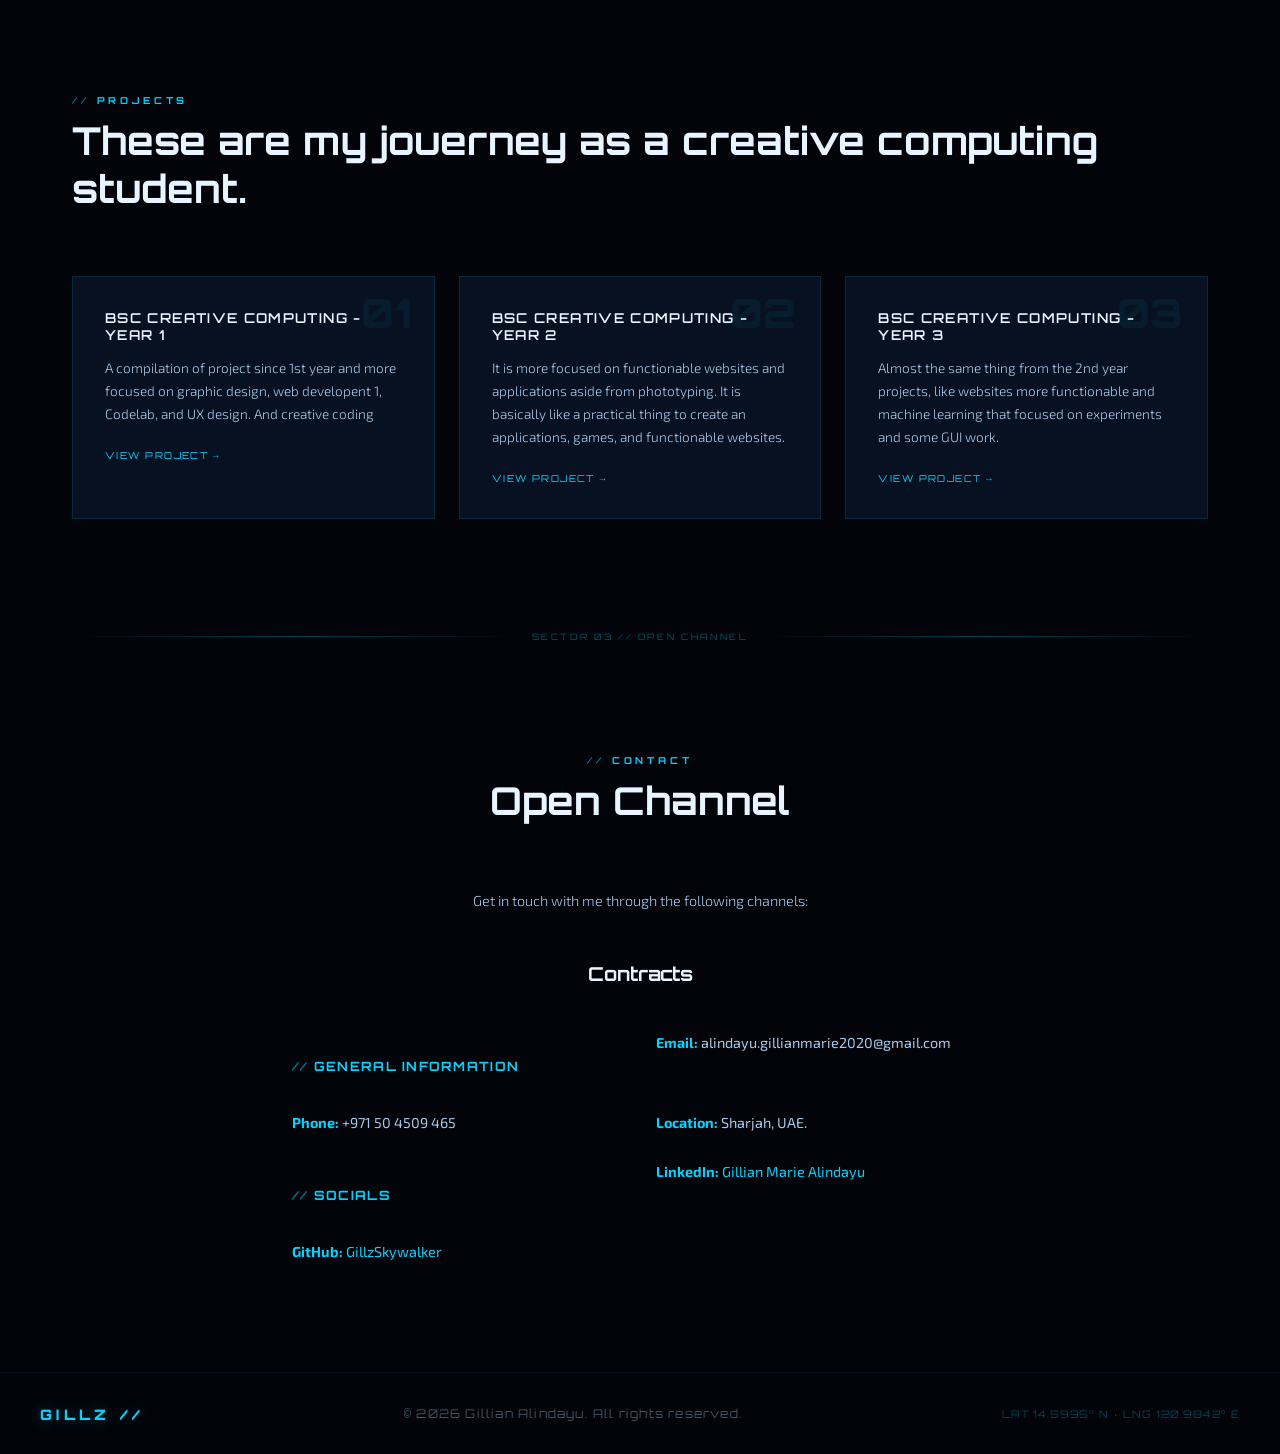
==== commit 809053f5: "just need to fix those and finalize i soon few more be" ====
--- a/index.html
+++ b/index.html
@@ -509,6 +509,58 @@
       font-family: 'Orbitron', monospace; letter-spacing: 0.1em;
       text-align: center; margin-top: 0.5rem;
     }
+
+    .contact-info {
+      display: flex;
+      flex-direction: column;
+      gap: 1rem;
+      text-align: center;
+      margin-top: 2rem;
+    }
+    .contact-info p {
+      font-size: 0.9rem;
+      color: var(--text-body);
+      margin: 0;
+    }
+    .contact-info strong {
+      color: var(--cyan);
+    }
+    @media (min-width: 768px) {
+      .contact-info {
+        display: grid;
+        grid-template-columns: 1fr 1fr;
+        gap: 2rem;
+        text-align: left;
+      }
+      .contact-info h3 {
+        grid-column: 1 / -1;
+        text-align: center;
+      }
+    }
+
+    .contact-info h3 {
+      font-family: 'Orbitron', monospace;
+      font-size: 1.2rem;
+      color: var(--star-white);
+      margin-bottom: 1rem;
+      text-align: center;
+    }
+    .contact-info h4 {
+      font-family: 'Orbitron', monospace;
+      font-size: 0.8rem;
+      letter-spacing: 0.1em;
+      color: var(--cyan);
+      text-transform: uppercase;
+      margin: 1.5rem 0 0.5rem 0;
+    }
+    .contact-info h4::before { content: '// '; opacity: 0.5; }
+    .contact-info a {
+      color: var(--cyan);
+      text-decoration: none;
+      border-bottom: 1px solid transparent;
+      transition: border-color 0.2s;
+    }
+    .contact-info a:hover { border-color: var(--cyan); }
 
     /* ─── FOOTER ─── */
     footer {
@@ -712,24 +764,21 @@
       <h2>Contact</h2>
       <p class="big-title">Open Channel</p>
     </div>
-    <p class="contact-intro">Ready to launch something extraordinary? Transmit your signal below and I'll respond within one orbital cycle.</p>
-
-    <form id="contact-form">
-      <div class="form-field">
-        <label class="form-label" for="name">Callsign</label>
-        <input type="text" id="name" name="name" placeholder="Your name" required>
-      </div>
-      <div class="form-field">
-        <label class="form-label" for="email">Frequency</label>
-        <input type="email" id="email" name="email" placeholder="your@email.com" required>
-      </div>
-      <div class="form-field">
-        <label class="form-label" for="message">Transmission</label>
-        <textarea id="message" name="message" rows="5" placeholder="Your message..." required></textarea>
-      </div>
-      <button type="submit" class="btn-submit">Transmit Signal</button>
-      <p class="form-note">// Encrypted end-to-end. Expect response within 24 cycles.</p>
-    </form>
+    <p class="contact-intro">Get in touch with me through the following channels:</p>
+
+    <div class="contact-info">
+      <h3>Contracts</h3>
+
+      
+      <h4>General information</h4>
+      <p><strong>Email:</strong> alindayu.gillianmarie2020@gmail.com</p>
+      <p><strong>Phone:</strong> +971 50 4509 465</p>
+      <p><strong>Location:</strong> Sharjah, UAE.</p>
+
+      <h4>Socials</h4>
+      <p><strong>LinkedIn: </strong> <a href="https://www.linkedin.com/in/gillian-marie-alindayu" target="_blank">Gillian Marie Alindayu</a></p>
+      <p><strong>GitHub: </strong> <a href="https://github.com/GillzSkywalker" target="_blank">GillzSkywalker</a></p>
+    </div>
   </section>
 </main>
 
@@ -860,21 +909,6 @@
     a.addEventListener('click', () => document.getElementById('navLinks').classList.remove('open'));
   });
 
-  // ─── FORM ───
-  document.getElementById('contact-form').addEventListener('submit', e => {
-    e.preventDefault();
-    const btn = e.target.querySelector('.btn-submit');
-    btn.textContent = 'Signal Sent ✓';
-    btn.style.background = 'linear-gradient(135deg, #00d4ff, #0099bb)';
-    btn.style.color = '#020409';
-    setTimeout(() => {
-      btn.textContent = 'Transmit Signal';
-      btn.style.background = '';
-      btn.style.color = '';
-      e.target.reset();
-    }, 3500);
-  });
-
   // ─── SCROLL REVEAL ───
   const revealEls = document.querySelectorAll('.project-card, .about-text, .profile-frame');
   const observer = new IntersectionObserver(entries => {
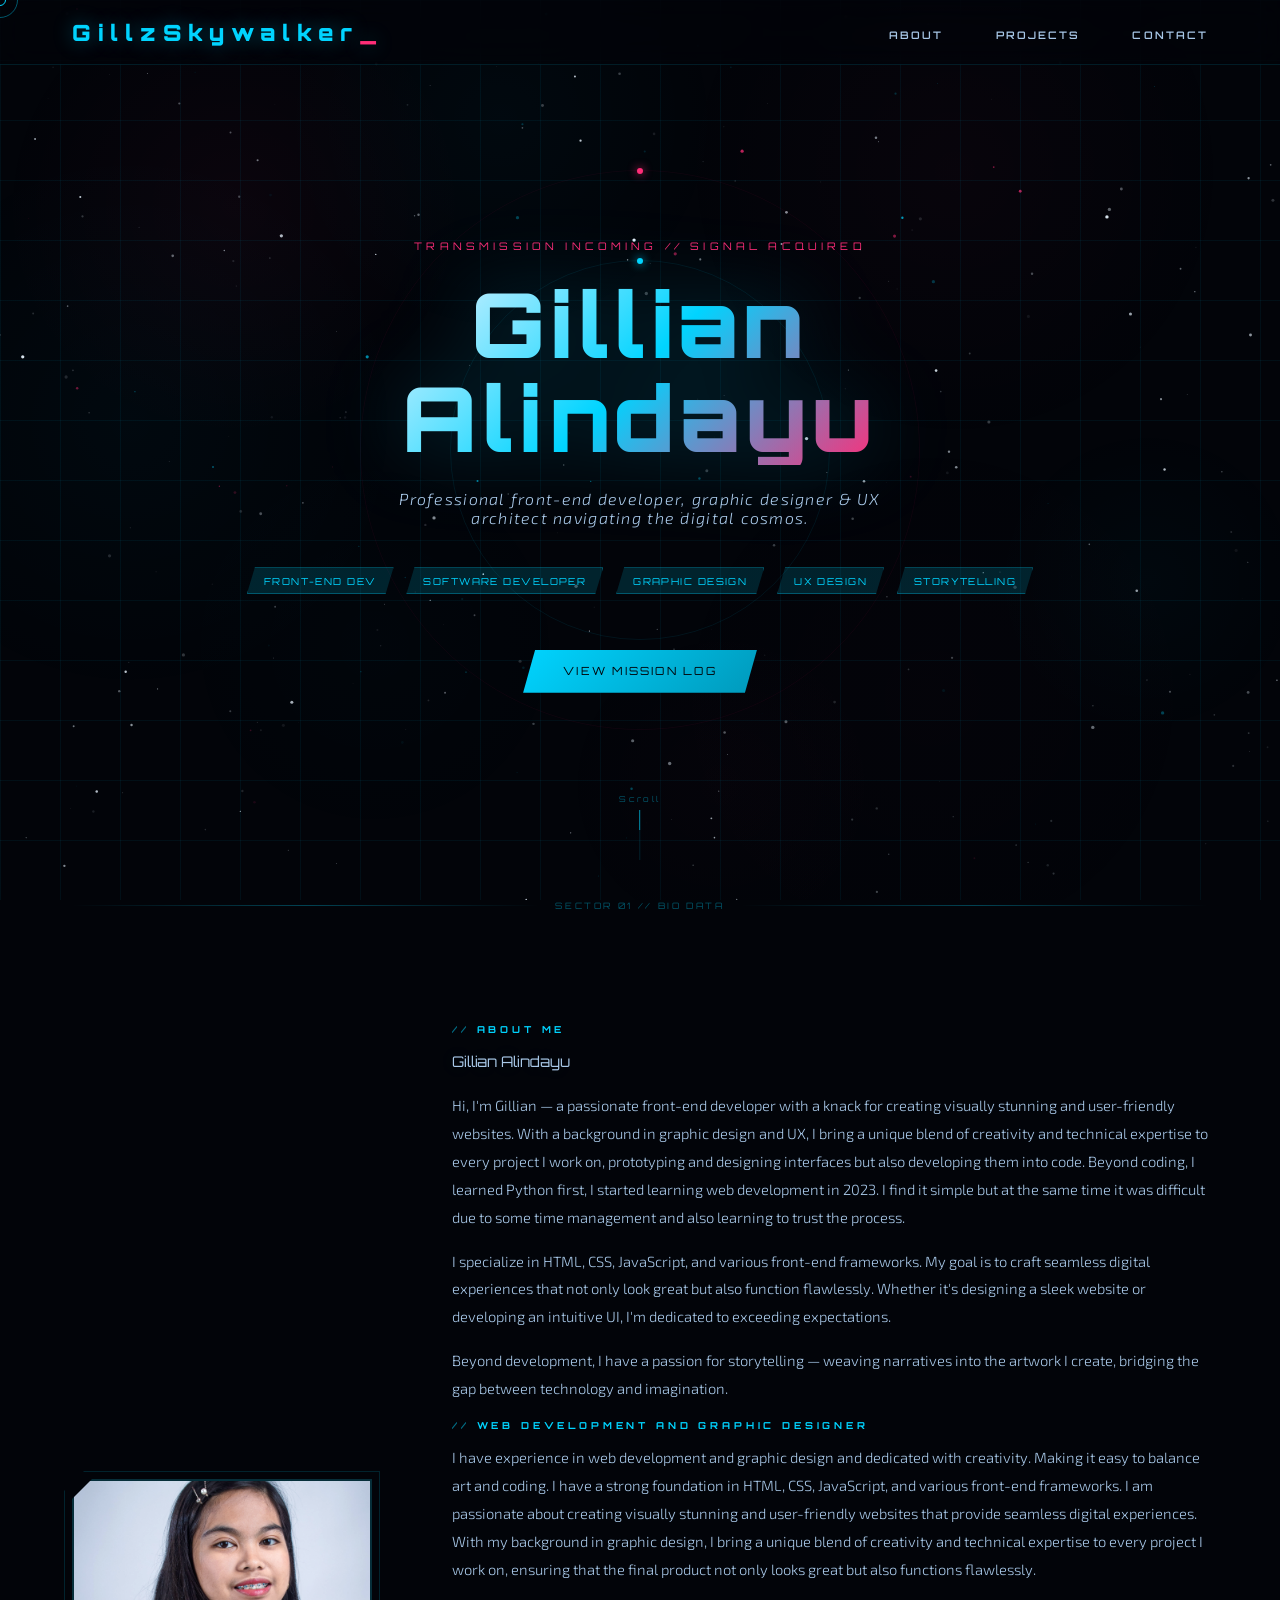
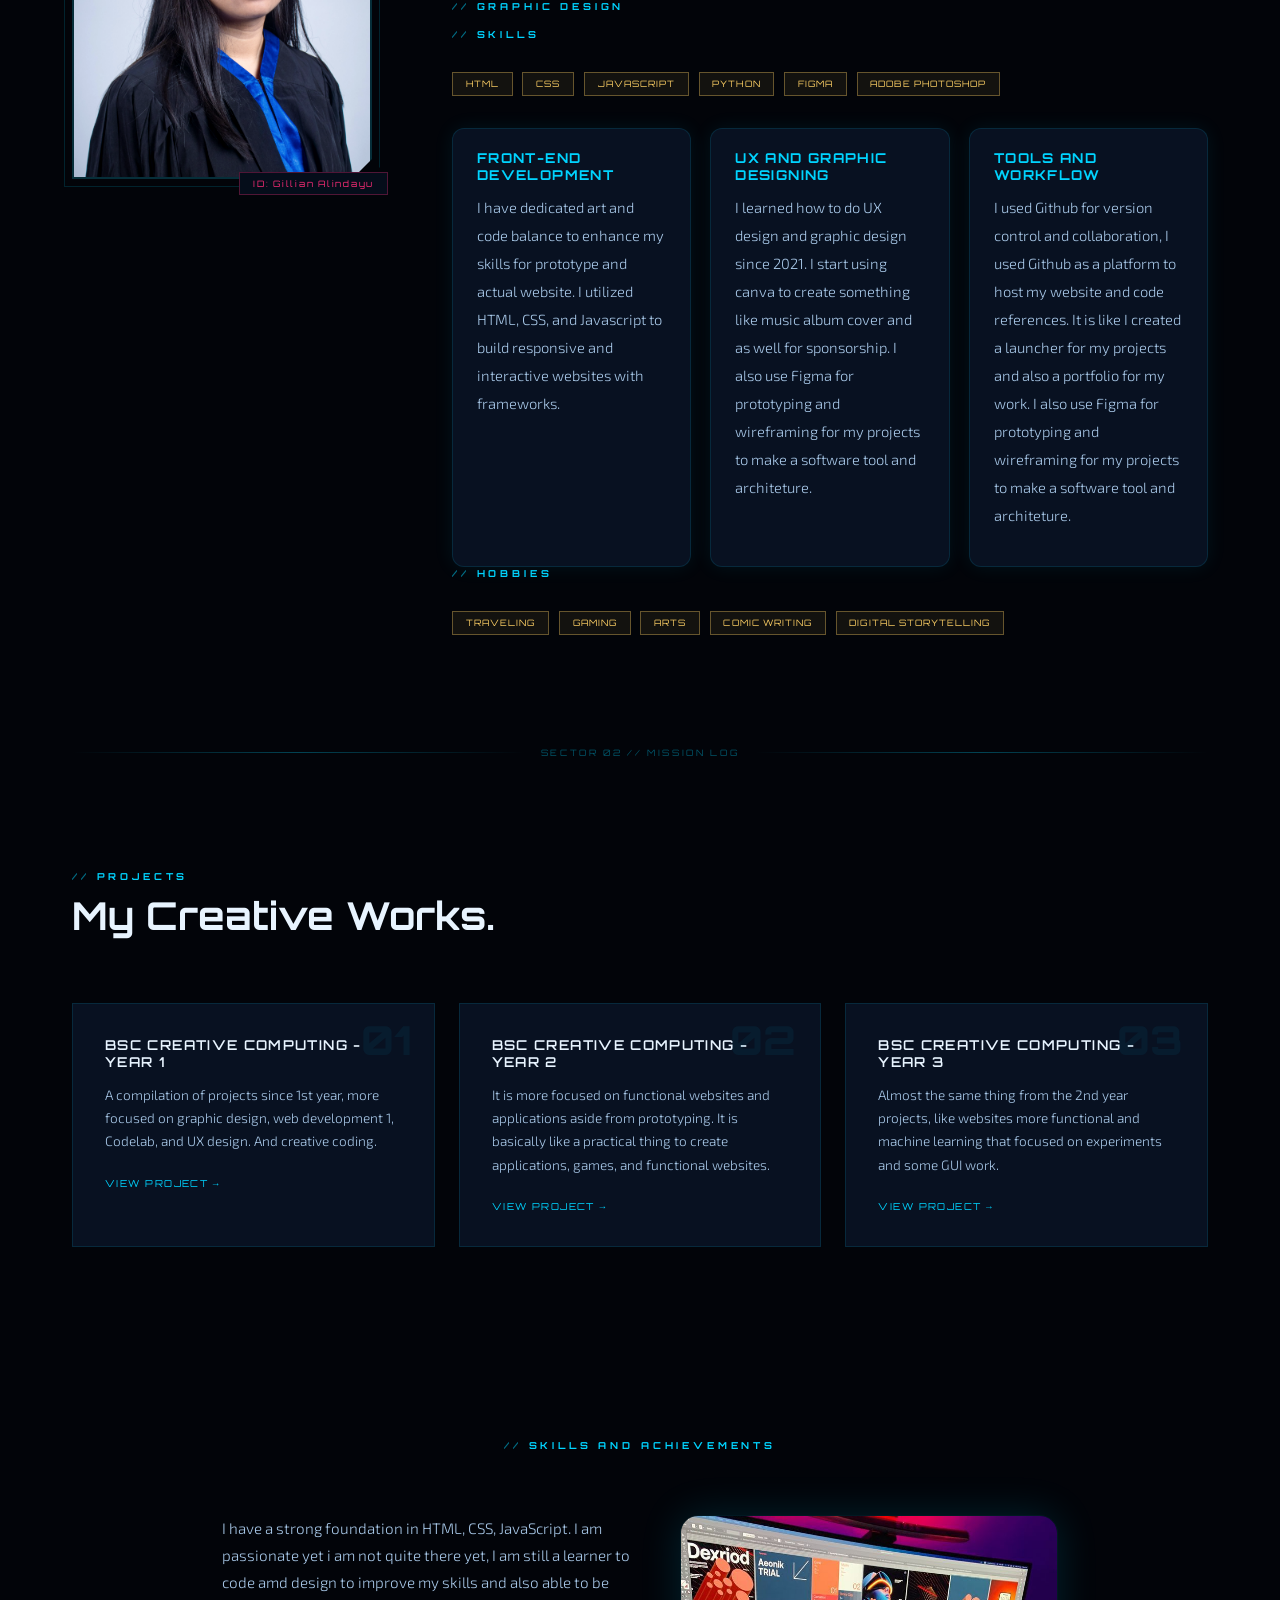
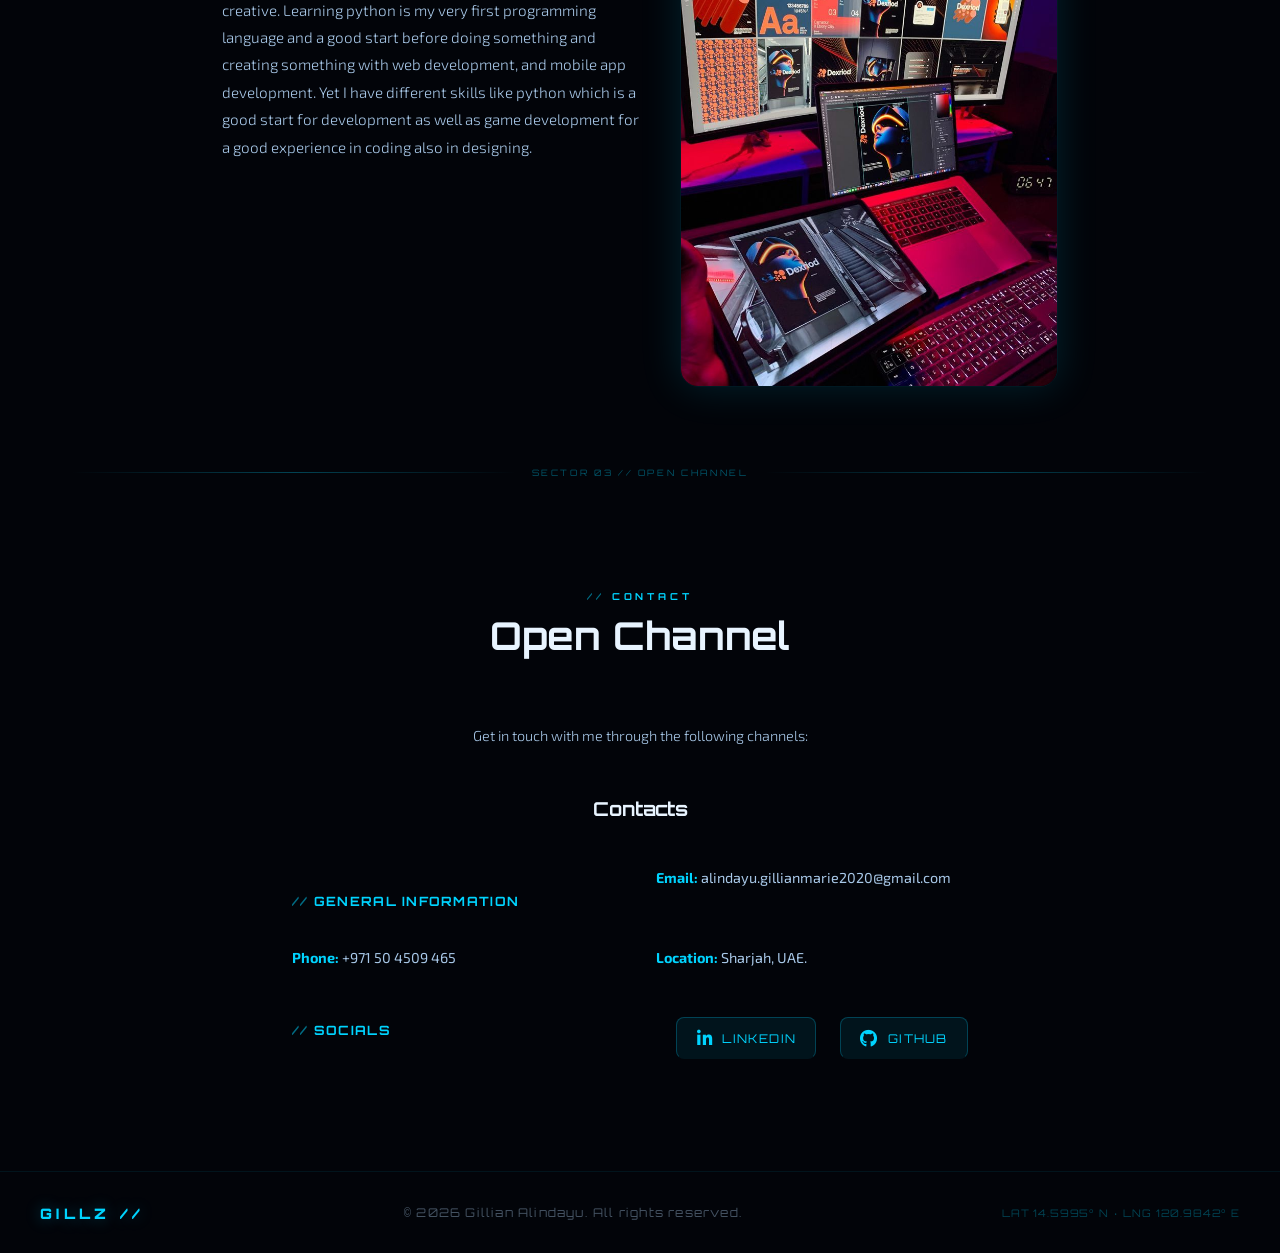
==== commit 46b39ae6: "almost finished ''" ====
--- a/index.html
+++ b/index.html
@@ -5,6 +5,8 @@
   <meta name="viewport" content="width=device-width, initial-scale=1.0">
   <title>GILLZ // PORTFOLIO</title>
   <link href="https://fonts.googleapis.com/css2?family=Orbitron:wght@400;600;700;900&family=Exo+2:ital,wght@0,300;0,400;0,600;1,300&display=swap" rel="stylesheet">
+  <link rel="stylesheet" href="https://cdnjs.cloudflare.com/ajax/libs/font-awesome/6.4.0/css/all.min.css">
+  <link rel="stylesheet" href="styles.css">
   <style>
     :root {
       --void: #020409;
@@ -562,6 +564,44 @@
     }
     .contact-info a:hover { border-color: var(--cyan); }
 
+    /* ─── SOCIAL LINKS ─── */
+    .social-links {
+      display: flex;
+      gap: 1.5rem;
+      justify-content: center;
+      margin-top: 1.2rem;
+      flex-wrap: wrap;
+    }
+    .social-icon {
+      display: inline-flex;
+      align-items: center;
+      gap: 0.6rem;
+      padding: 0.7rem 1.2rem;
+      background: rgba(0, 212, 255, 0.08);
+      border: 1px solid rgba(0, 212, 255, 0.25);
+      border-radius: 8px;
+      color: var(--cyan);
+      text-decoration: none;
+      font-family: 'Orbitron', monospace;
+      font-size: 0.75rem;
+      letter-spacing: 0.1em;
+      text-transform: uppercase;
+      transition: all 0.3s ease;
+    }
+    .social-icon i {
+      font-size: 1.1rem;
+      transition: transform 0.3s ease;
+    }
+    .social-icon:hover {
+      background: rgba(0, 212, 255, 0.15);
+      border-color: rgba(0, 212, 255, 0.5);
+      box-shadow: 0 0 20px rgba(0, 212, 255, 0.2);
+      transform: translateY(-2px);
+    }
+    .social-icon:hover i {
+      transform: scale(1.2);
+    }
+
     /* ─── FOOTER ─── */
     footer {
       position: relative; z-index: 2;
@@ -698,30 +738,75 @@
     <div class="profile-frame">
       <img src="uxdesign1.jpg" alt="Gillian Alindayu" class="profile-pic">
       <div class="scan-line"></div>
-      <div class="profile-label">ID: G-ALINDAYU</div>
+      <div class="profile-label">ID: Gillian Alindayu</div>
     </div>
     <div class="about-text">
       <h2>About Me</h2>
       <p class="about-name">Gillian Alindayu</p>
       <p>
-        Hi, I'm Gillian — a passionate front-end developer with a knack for creating visually stunning and user-friendly websites. With a background in graphic design and UX, I bring a unique blend of creativity and technical expertise to every project I work on prototyping and desgning interface but also developing into code. 
-        Beyond coding, I learned python first, I started learning web development in 2023. I find it simple but at the same time it was difficult due to some time management and also learning to trust the process. 
+        Hi, I'm Gillian — a passionate front-end developer with a knack for creating visually stunning and user-friendly websites. With a background in graphic design and UX, I bring a unique blend of creativity and technical expertise to every project I work on, prototyping and designing interfaces but also developing them into code.
+        Beyond coding, I learned Python first, I started learning web development in 2023. I find it simple but at the same time it was difficult due to some time management and also learning to trust the process.
       </p>
       <p>
         I specialize in HTML, CSS, JavaScript, and various front-end frameworks. My goal is to craft seamless digital experiences that not only look great but also function flawlessly. Whether it's designing a sleek website or developing an intuitive UI, I'm dedicated to exceeding expectations.
-        
       </p>
       <p>
         Beyond development, I have a passion for storytelling — weaving narratives into the artwork I create, bridging the gap between technology and imagination.
       </p>
+
+      <div class="about-skills">
+        <h2>Web development and graphic designer</h2>
+        <p>
+          I have experience in web development and graphic design and dedicated with creativity. Making it easy to balance art and coding. I have a strong foundation in HTML, CSS, JavaScript, and various front-end frameworks. I am passionate about creating visually stunning and user-friendly websites that provide seamless digital experiences. With my background in graphic design, I bring a unique blend of creativity and technical expertise to every project I work on, ensuring that the final product not only looks great but also functions flawlessly.
+
+        
+        </p>
+
+        <h2>Graphic design</h2>
+        <p>
+
+        </p>
+      </div>
+
+      <h2>Skills</h2>
       <div class="skills-row">
         <span class="skill-chip">HTML</span>
         <span class="skill-chip">CSS</span>
         <span class="skill-chip">JavaScript</span>
-        <span class="skill-chip">React</span>
+        <span class="skill-chip">Python</span>
         <span class="skill-chip">Figma</span>
-        <span class="skill-chip">Illustrator</span>
-        <span class="skill-chip">UX Research</span>
+        <span class="skill-chip">Adobe Photoshop</span>
+      </div>
+
+      <div class="skill-cards">
+        <article class="skill-card">
+          <h3>Front-End Development</h3>
+          <p>I have dedicated art and code balance to enhance my skills for prototype and actual website. I
+            utilized HTML, CSS, and Javascript to build responsive and interactive websites with frameworks. 
+          </p>
+        </article>
+        <article class="skill-card">
+          <h3>UX and graphic designing</h3>
+          <p>
+            I learned how to do UX design and graphic design since 2021. I start using canva to create something 
+            like music album cover and as well for sponsorship. I also use Figma for prototyping and wireframing for my projects to make a software tool and architeture. 
+          </p>
+        </article>
+        <article class="skill-card">
+          <h3>Tools and workflow</h3>
+          <p>I used Github for version control and collaboration, I used Github as a platform to host my website and code references. It is like 
+            I created a launcher for my projects and also a portfolio for my work. I also use Figma for prototyping and wireframing for my projects to make a software tool and architeture.
+          </p>
+        </article>
+      </div>
+
+      <h2>Hobbies</h2>
+      <div class="skills-row">
+        <span class="skill-chip">Traveling</span>
+        <span class="skill-chip">Gaming</span>
+        <span class="skill-chip">Arts</span>
+        <span class="skill-chip">Comic Writing</span>
+        <span class="skill-chip">Digital Storytelling</span>
       </div>
     </div>
   </section>
@@ -732,27 +817,45 @@
   <section id="projects" class="projects-section">
     <div class="section-header">
       <h2>Projects</h2>
-      <p class="big-title">These are my jouerney as a creative computing student.</p>
+      <p class="big-title">My Creative Works.</p>
     </div>
     <div class="project-list">
       <div class="project-card">
         <span class="card-num">01</span>
-        <h3>BSc Creative computing - Year 1</h3>
-        <p>A compilation of project since 1st year and more focused on graphic design, web developent 1, Codelab, and UX design. And creative coding</p>
+        <h3>BSc Creative Computing - Year 1</h3>
+        <p>A compilation of projects since 1st year, more focused on graphic design, web development 1, Codelab, and UX design. And creative coding.</p>
         <a href="project1.html" class="card-link">View Project</a>
       </div>
       <div class="project-card">
         <span class="card-num">02</span>
         <h3>BSc Creative Computing - Year 2</h3>
-        <p>It is more focused on functionable websites and applications aside from phototyping. It is basically like a practical thing to create an applications, games, and functionable websites. </p>
+        <p>It is more focused on functional websites and applications aside from prototyping. It is basically like a practical thing to create applications, games, and functional websites.</p>
         <a href="project2.html" class="card-link">View Project</a>
       </div>
       <div class="project-card">
         <span class="card-num">03</span>
         <h3>BSc Creative Computing - Year 3</h3>
-        <p>Almost the same thing from the 2nd year projects, like websites more functionable and machine learning that focused on experiments and some GUI work. </p>
-        <a href="#contact" class="card-link">View Project</a>
+
+        <p>Almost the same thing from the 2nd year projects, like websites more functional and machine learning that focused on experiments and some GUI work.</p>
+        <a href="project3.html" class="card-link">View Project</a>
       </div>
+    </div>
+  </section>
+
+  <section class="skills-description">
+    <h2>Skills and achievements</h2>
+
+    <div class="description"> 
+      <p> 
+        I have a strong foundation in HTML, CSS, JavaScript. I am passionate yet i am not quite there yet, I am still 
+        a learner to code amd design to improve my skills and also able to be creative. Learning python is my very first programming language 
+        and a good start before doing something and creating something with web development, and mobile app development. Yet I have different skills like python 
+        which is a good start for development as well as game development for a good experience in coding also in designing. 
+      </p>
+    </div>
+    <div class="image-card">
+      <img src="graphic.png" alt="Skills and Achievements" class="description-image">
+
     </div>
   </section>
 
@@ -767,7 +870,7 @@
     <p class="contact-intro">Get in touch with me through the following channels:</p>
 
     <div class="contact-info">
-      <h3>Contracts</h3>
+      <h3>Contacts</h3>
 
       
       <h4>General information</h4>
@@ -776,10 +879,20 @@
       <p><strong>Location:</strong> Sharjah, UAE.</p>
 
       <h4>Socials</h4>
-      <p><strong>LinkedIn: </strong> <a href="https://www.linkedin.com/in/gillian-marie-alindayu" target="_blank">Gillian Marie Alindayu</a></p>
-      <p><strong>GitHub: </strong> <a href="https://github.com/GillzSkywalker" target="_blank">GillzSkywalker</a></p>
+      <div class="social-links">
+        <a href="https://www.linkedin.com/in/gillian-marie-alindayu-a87a35222/?lipi=urn%3Ali%3Apage%3Ad_flagship3_profile_view_base_contact_details%3BCL8NI8%2FtSvilau9QbzAl6g%3D%3D" target="_blank" class="social-icon" title="LinkedIn">
+          <i class="fab fa-linkedin-in"></i>
+          <span>LinkedIn</span>
+        </a>
+        <a href="https://github.com/GillzSkywalker" target="_blank" class="social-icon" title="GitHub">
+          <i class="fab fa-github"></i>
+          <span>GitHub</span>
+        </a>
+      </div>
     </div>
   </section>
+
+
 </main>
 
 <!-- FOOTER -->
@@ -791,141 +904,6 @@
   </div>
 </footer>
 
-<script>
-  // ─── CURSOR ───
-  const cursor = document.getElementById('cursor');
-  const cursorRing = document.getElementById('cursorRing');
-  let mx = 0, my = 0, rx = 0, ry = 0;
-
-  document.addEventListener('mousemove', e => {
-    mx = e.clientX; my = e.clientY;
-    cursor.style.left = mx + 'px';
-    cursor.style.top = my + 'px';
-  });
-
-  function animateCursor() {
-    rx += (mx - rx) * 0.13;
-    ry += (my - ry) * 0.13;
-    cursorRing.style.left = rx + 'px';
-    cursorRing.style.top = ry + 'px';
-    requestAnimationFrame(animateCursor);
-  }
-  animateCursor();
-
-  document.querySelectorAll('a, button, input, textarea').forEach(el => {
-    el.addEventListener('mouseenter', () => {
-      cursor.style.width = '6px'; cursor.style.height = '6px';
-      cursor.style.background = 'var(--cyan)';
-      cursorRing.style.width = '52px'; cursorRing.style.height = '52px';
-    });
-    el.addEventListener('mouseleave', () => {
-      cursor.style.width = '12px'; cursor.style.height = '12px';
-      cursor.style.background = 'transparent';
-      cursorRing.style.width = '36px'; cursorRing.style.height = '36px';
-    });
-  });
-
-  // ─── STARFIELD ───
-  const canvas = document.getElementById('starfield');
-  const ctx = canvas.getContext('2d');
-  let stars = [];
-  const NUM_STARS = 300;
-  const NEBULA_PARTICLES = 8;
-
-  function resize() {
-    canvas.width = window.innerWidth;
-    canvas.height = window.innerHeight;
-  }
-  resize();
-  window.addEventListener('resize', () => { resize(); initStars(); });
-
-  function initStars() {
-    stars = [];
-    for (let i = 0; i < NUM_STARS; i++) {
-      stars.push({
-        x: Math.random() * canvas.width,
-        y: Math.random() * canvas.height,
-        r: Math.random() * 1.5 + 0.2,
-        alpha: Math.random() * 0.8 + 0.2,
-        speed: Math.random() * 0.015 + 0.005,
-        twinkle: Math.random() * Math.PI * 2,
-        twinkleSpeed: Math.random() * 0.02 + 0.005,
-        color: Math.random() > 0.85 ? '#00d4ff' : Math.random() > 0.9 ? '#ff2d78' : '#e8f4ff'
-      });
-    }
-  }
-  initStars();
-
-  // Nebula blobs
-  const nebulas = Array.from({length: NEBULA_PARTICLES}, () => ({
-    x: Math.random() * canvas.width,
-    y: Math.random() * canvas.height,
-    r: Math.random() * 200 + 100,
-    color: Math.random() > 0.5 ? 'rgba(0,212,255,' : 'rgba(255,45,120,',
-    alpha: Math.random() * 0.03 + 0.01
-  }));
-
-  function drawFrame() {
-    ctx.clearRect(0, 0, canvas.width, canvas.height);
-
-    // Nebula
-    nebulas.forEach(n => {
-      const grad = ctx.createRadialGradient(n.x, n.y, 0, n.x, n.y, n.r);
-      grad.addColorStop(0, n.color + n.alpha + ')');
-      grad.addColorStop(1, n.color + '0)');
-      ctx.fillStyle = grad;
-      ctx.beginPath();
-      ctx.arc(n.x, n.y, n.r, 0, Math.PI * 2);
-      ctx.fill();
-    });
-
-    // Stars
-    stars.forEach(s => {
-      s.twinkle += s.twinkleSpeed;
-      const a = s.alpha * (0.6 + 0.4 * Math.sin(s.twinkle));
-      ctx.globalAlpha = a;
-      ctx.fillStyle = s.color;
-      ctx.beginPath();
-      ctx.arc(s.x, s.y, s.r, 0, Math.PI * 2);
-      ctx.fill();
-
-      // Scroll drift
-      s.y += s.speed;
-      if (s.y > canvas.height) { s.y = 0; s.x = Math.random() * canvas.width; }
-    });
-
-    ctx.globalAlpha = 1;
-    requestAnimationFrame(drawFrame);
-  }
-  drawFrame();
-
-  // ─── NAV TOGGLE ───
-  document.getElementById('navToggle').addEventListener('click', () => {
-    document.getElementById('navLinks').classList.toggle('open');
-  });
-
-  // Close nav on link click
-  document.querySelectorAll('.nav-links a').forEach(a => {
-    a.addEventListener('click', () => document.getElementById('navLinks').classList.remove('open'));
-  });
-
-  // ─── SCROLL REVEAL ───
-  const revealEls = document.querySelectorAll('.project-card, .about-text, .profile-frame');
-  const observer = new IntersectionObserver(entries => {
-    entries.forEach(en => {
-      if (en.isIntersecting) {
-        en.target.style.opacity = '1';
-        en.target.style.transform = 'translateY(0)';
-      }
-    });
-  }, { threshold: 0.1 });
-
-  revealEls.forEach(el => {
-    el.style.opacity = '0';
-    el.style.transform = 'translateY(30px)';
-    el.style.transition = 'opacity 0.7s ease, transform 0.7s ease';
-    observer.observe(el);
-  });
-</script>
+<script src="script.js"></script>
 </body>
 </html>
--- a/styles.css
+++ b/styles.css
@@ -0,0 +1,665 @@
+    :root {
+      --void: #020409;
+      --deep: #050d1a;
+      --nebula-blue: #0a1628;
+      --star-white: #e8f4ff;
+      --cyan: #00d4ff;
+      --cyan-dim: rgba(0,212,255,0.15);
+      --cyan-glow: rgba(0,212,255,0.4);
+      --magenta: #ff2d78;
+      --mag-dim: rgba(255,45,120,0.15);
+      --gold: #ffd166;
+      --text-body: #a8c8e8;
+      --grid-line: rgba(0,212,255,0.06);
+      --card-bg: rgba(10,22,40,0.8);
+    }
+
+    *, *::before, *::after { margin: 0; padding: 0; box-sizing: border-box; }
+
+    html { scroll-behavior: smooth; }
+
+    body {
+      font-family: 'Exo 2', sans-serif;
+      background-color: var(--void);
+      color: var(--star-white);
+      overflow-x: hidden;
+      cursor: none;
+    }
+
+    /* ─── CUSTOM CURSOR ─── */
+    .cursor {
+      width: 12px; height: 12px;
+      border: 1.5px solid var(--cyan);
+      border-radius: 50%;
+      position: fixed; pointer-events: none;
+      transform: translate(-50%,-50%);
+      transition: transform 0.1s, width 0.2s, height 0.2s, background 0.2s;
+      z-index: 10000;
+      mix-blend-mode: screen;
+    }
+    .cursor-ring {
+      width: 36px; height: 36px;
+      border: 1px solid rgba(0,212,255,0.4);
+      border-radius: 50%;
+      position: fixed; pointer-events: none;
+      transform: translate(-50%,-50%);
+      transition: transform 0.12s ease-out, width 0.3s, height 0.3s;
+      z-index: 9999;
+    }
+    body:hover .cursor { opacity: 1; }
+
+    /* ─── STARFIELD CANVAS ─── */
+    #starfield {
+      position: fixed; top: 0; left: 0;
+      width: 100%; height: 100%;
+      z-index: 0; pointer-events: none;
+    }
+
+    /* ─── GRID OVERLAY ─── */
+    body::before {
+      content: '';
+      position: fixed; inset: 0;
+      background-image:
+        linear-gradient(var(--grid-line) 1px, transparent 1px),
+        linear-gradient(90deg, var(--grid-line) 1px, transparent 1px);
+      background-size: 60px 60px;
+      z-index: 1; pointer-events: none;
+    }
+
+    /* ─── NAV ─── */
+    header {
+      position: fixed; top: 0; width: 100%;
+      z-index: 1000;
+      backdrop-filter: blur(16px);
+      background: rgba(2,4,9,0.7);
+      border-bottom: 1px solid rgba(0,212,255,0.12);
+    }
+
+    .navbar {
+      max-width: 1200px; margin: 0 auto;
+      display: flex; align-items: center; justify-content: space-between;
+      padding: 0 2rem; height: 64px;
+    }
+
+    .brand {
+      font-family: 'Orbitron', monospace;
+      font-size: 1.4rem; font-weight: 900;
+      letter-spacing: 0.3em;
+      color: var(--cyan);
+      text-shadow: 0 0 20px var(--cyan-glow);
+      position: relative;
+    }
+    .brand::after {
+      content: '_';
+      animation: blink 1s step-end infinite;
+      color: var(--magenta);
+    }
+    @keyframes blink { 50% { opacity: 0; } }
+
+    .nav-links {
+      display: flex; list-style: none; gap: 2.5rem;
+    }
+    .nav-links a {
+      font-family: 'Orbitron', monospace;
+      font-size: 0.65rem; font-weight: 600;
+      letter-spacing: 0.2em; text-transform: uppercase;
+      color: var(--text-body); text-decoration: none;
+      position: relative; transition: color 0.3s;
+    }
+    .nav-links a::before {
+      content: '> ';
+      color: var(--cyan); opacity: 0;
+      transition: opacity 0.2s;
+    }
+    .nav-links a:hover { color: var(--cyan); }
+    .nav-links a:hover::before { opacity: 1; }
+
+    .nav-toggle {
+      display: none;
+      background: none; border: 1px solid var(--cyan);
+      color: var(--cyan); padding: 0.3rem 0.6rem;
+      font-size: 1.1rem; cursor: none;
+      font-family: 'Orbitron', monospace;
+    }
+
+    /* ─── SECTIONS BASE ─── */
+    section { position: relative; z-index: 2; }
+
+    /* ─── HERO ─── */
+    .hero {
+      min-height: 100vh;
+      display: flex; flex-direction: column;
+      align-items: center; justify-content: center;
+      text-align: center;
+      padding: 6rem 2rem 4rem;
+      overflow: hidden;
+    }
+
+    .hero-eyebrow {
+      font-family: 'Orbitron', monospace;
+      font-size: 0.65rem; letter-spacing: 0.4em;
+      color: var(--magenta); text-transform: uppercase;
+      margin-bottom: 1.5rem;
+      opacity: 0; animation: fadeUp 0.8s 0.3s forwards;
+    }
+
+    .hero h1 {
+      font-family: 'Orbitron', monospace;
+      font-size: clamp(2.8rem, 7vw, 6.5rem);
+      font-weight: 900;
+      letter-spacing: 0.05em;
+      line-height: 1.05;
+      background: linear-gradient(135deg, var(--star-white) 0%, var(--cyan) 50%, var(--magenta) 100%);
+      -webkit-background-clip: text;
+      -webkit-text-fill-color: transparent;
+      background-clip: text;
+      filter: drop-shadow(0 0 40px rgba(0,212,255,0.25));
+      opacity: 0; animation: fadeUp 0.9s 0.5s forwards;
+    }
+
+    .hero-sub {
+      margin-top: 1.5rem;
+      font-size: 1rem; font-weight: 300; font-style: italic;
+      color: var(--text-body); letter-spacing: 0.08em;
+      max-width: 520px;
+      opacity: 0; animation: fadeUp 0.9s 0.7s forwards;
+    }
+
+    .hero-tags {
+      display: flex; gap: 0.8rem; flex-wrap: wrap;
+      justify-content: center; margin-top: 2.5rem;
+      opacity: 0; animation: fadeUp 0.9s 0.9s forwards;
+    }
+    .tag {
+      font-family: 'Orbitron', monospace;
+      font-size: 0.6rem; letter-spacing: 0.15em;
+      padding: 0.4rem 1rem;
+      border: 1px solid rgba(0,212,255,0.3);
+      color: var(--cyan); background: var(--cyan-dim);
+      text-transform: uppercase;
+      clip-path: polygon(8px 0%, 100% 0%, calc(100% - 8px) 100%, 0% 100%);
+    }
+
+    .hero-cta {
+      margin-top: 3.5rem;
+      opacity: 0; animation: fadeUp 0.9s 1.1s forwards;
+    }
+    .btn-primary {
+      font-family: 'Orbitron', monospace;
+      font-size: 0.7rem; letter-spacing: 0.2em;
+      text-transform: uppercase; text-decoration: none;
+      color: var(--void);
+      background: linear-gradient(135deg, var(--cyan), #0099bb);
+      padding: 0.9rem 2.5rem;
+      display: inline-block;
+      clip-path: polygon(12px 0%, 100% 0%, calc(100% - 12px) 100%, 0% 100%);
+      transition: filter 0.3s, transform 0.3s;
+      box-shadow: 0 0 30px rgba(0,212,255,0.3);
+    }
+    .btn-primary:hover {
+      filter: brightness(1.2);
+      transform: translateY(-2px);
+      box-shadow: 0 0 50px rgba(0,212,255,0.5);
+    }
+
+    /* Orbiting ring decoration */
+    .orbit-ring {
+      position: absolute;
+      border-radius: 50%;
+      border: 1px solid;
+      animation: spin linear infinite;
+      pointer-events: none;
+    }
+    .orbit-ring-1 {
+      width: 380px; height: 380px;
+      border-color: rgba(0,212,255,0.08);
+      top: 50%; left: 50%;
+      margin-top: -190px; margin-left: -190px;
+      animation-duration: 30s;
+    }
+    .orbit-ring-2 {
+      width: 560px; height: 560px;
+      border-color: rgba(255,45,120,0.05);
+      top: 50%; left: 50%;
+      margin-top: -280px; margin-left: -280px;
+      animation-duration: 50s;
+      animation-direction: reverse;
+    }
+    .orbit-dot {
+      position: absolute;
+      width: 6px; height: 6px;
+      background: var(--cyan);
+      border-radius: 50%;
+      top: -3px; left: 50%;
+      margin-left: -3px;
+      box-shadow: 0 0 10px var(--cyan);
+    }
+    .orbit-ring-2 .orbit-dot { background: var(--magenta); box-shadow: 0 0 10px var(--magenta); }
+
+    @keyframes spin { from { transform: rotate(0deg); } to { transform: rotate(360deg); } }
+    @keyframes fadeUp {
+      from { opacity: 0; transform: translateY(30px); }
+      to { opacity: 1; transform: translateY(0); }
+    }
+
+    /* ─── DIVIDER ─── */
+    .section-divider {
+      display: flex; align-items: center; gap: 1rem;
+      max-width: 1200px; margin: 0 auto;
+      padding: 0 2rem;
+    }
+    .section-divider::before, .section-divider::after {
+      content: ''; flex: 1;
+      height: 1px;
+      background: linear-gradient(90deg, transparent, rgba(0,212,255,0.3), transparent);
+    }
+    .section-divider span {
+      font-family: 'Orbitron', monospace;
+      font-size: 0.55rem; letter-spacing: 0.3em;
+      color: rgba(0,212,255,0.4); text-transform: uppercase;
+      white-space: nowrap;
+    }
+
+    /* ─── ABOUT ─── */
+    .about {
+      padding: 7rem 2rem;
+      max-width: 1200px; margin: 0 auto;
+      display: grid;
+      grid-template-columns: 300px 1fr;
+      gap: 5rem; align-items: center;
+    }
+
+    .profile-frame {
+      position: relative;
+    }
+    .profile-pic {
+      width: 100%; aspect-ratio: 1;
+      object-fit: cover;
+      display: block;
+      clip-path: polygon(20px 0%, 100% 0%, 100% calc(100% - 20px), calc(100% - 20px) 100%, 0% 100%, 0% 20px);
+      border: 2px solid rgba(0,212,255,0.2);
+      filter: saturate(0.8) contrast(1.1);
+      transition: filter 0.4s;
+    }
+    .profile-frame:hover .profile-pic { filter: saturate(1.1) contrast(1.1); }
+
+    .profile-frame::before {
+      content: '';
+      position: absolute; inset: -8px;
+      clip-path: polygon(20px 0%, 100% 0%, 100% calc(100% - 20px), calc(100% - 20px) 100%, 0% 100%, 0% 20px);
+      border: 1px solid rgba(0,212,255,0.15);
+      z-index: -1;
+    }
+
+    .scan-line {
+      position: absolute; width: 100%; height: 2px;
+      background: linear-gradient(90deg, transparent, var(--cyan), transparent);
+      opacity: 0;
+      animation: scan 4s ease-in-out 2s infinite;
+      pointer-events: none;
+    }
+    @keyframes scan {
+      0% { top: 0; opacity: 0; }
+      10% { opacity: 0.6; }
+      90% { opacity: 0.6; }
+      100% { top: 100%; opacity: 0; }
+    }
+
+    .profile-label {
+      position: absolute; bottom: -1rem; right: -1rem;
+      font-family: 'Orbitron', monospace;
+      font-size: 0.55rem; letter-spacing: 0.2em;
+      color: var(--magenta);
+      background: var(--deep);
+      border: 1px solid rgba(255,45,120,0.3);
+      padding: 0.3rem 0.8rem;
+    }
+
+    .about-text h2 {
+      font-family: 'Orbitron', monospace;
+      font-size: 0.6rem; letter-spacing: 0.4em;
+      color: var(--cyan); text-transform: uppercase;
+      margin-bottom: 0.8rem;
+    }
+    .about-text h2::before { content: '// '; opacity: 0.5; }
+
+    .about-name {
+      font-family: 'Orbitron', monospace;
+      font-size: clamp(1.6rem, 3vw, 2.4rem);
+      font-weight: 700; color: var(--star-white);
+      margin-bottom: 1.5rem;
+      text-shadow: 0 0 30px rgba(0,212,255,0.2);
+    }
+
+    .about-text p {
+      color: var(--text-body);
+      font-size: 0.92rem; line-height: 1.9;
+      margin-bottom: 1rem;
+      font-weight: 300;
+    }
+
+    .skills-row {
+      display: flex; flex-wrap: wrap; gap: 0.6rem;
+      margin-top: 2rem;
+    }
+    .skill-chip {
+      font-family: 'Orbitron', monospace;
+      font-size: 0.55rem; letter-spacing: 0.12em;
+      padding: 0.35rem 0.8rem;
+      border: 1px solid rgba(255,209,102,0.35);
+      color: var(--gold); background: rgba(255,209,102,0.07);
+      text-transform: uppercase;
+    }
+
+    .skill-cards {
+      display: grid;
+      grid-template-columns: repeat(auto-fit, minmax(220px, 1fr));
+      gap: 1.2rem;
+      margin-top: 2rem;
+    }
+    .skill-card {
+      background: rgba(10,22,40,0.8);
+      border: 1px solid rgba(0,212,255,0.12);
+      border-radius: 12px;
+      padding: 1.25rem 1.5rem;
+      box-shadow: 0 0 20px rgba(0,212,255,0.08);
+      transition: transform 0.25s ease, border-color 0.25s ease;
+    }
+    .skill-card:hover {
+      transform: translateY(-4px);
+      border-color: rgba(0,212,255,0.25);
+    }
+    .skill-card h3 {
+      font-family: 'Orbitron', monospace;
+      font-size: 0.85rem;
+      letter-spacing: 0.1em;
+      color: var(--cyan);
+      margin-bottom: 0.7rem;
+      text-transform: uppercase;
+    }
+    .skill-card p {
+      font-size: 0.9rem;
+      color: var(--text-body);
+      line-height: 1.6;
+      font-weight: 300;
+    }
+
+    /* ─── PROJECTS ─── */
+    .projects-section {
+      padding: 7rem 2rem;
+      max-width: 1200px; margin: 0 auto;
+    }
+
+    .section-header {
+      margin-bottom: 4rem;
+    }
+    .section-header h2 {
+      font-family: 'Orbitron', monospace;
+      font-size: 0.6rem; letter-spacing: 0.4em;
+      color: var(--cyan); text-transform: uppercase;
+      margin-bottom: 0.6rem;
+    }
+    .section-header h2::before { content: '// '; opacity: 0.5; }
+    .section-header .big-title {
+      font-family: 'Orbitron', monospace;
+      font-size: clamp(1.8rem, 3vw, 2.6rem);
+      font-weight: 700; color: var(--star-white);
+    }
+
+    .project-list {
+      display: grid;
+      grid-template-columns: repeat(auto-fill, minmax(300px, 1fr));
+      gap: 1.5rem;
+    }
+
+    .project-card {
+      background: var(--card-bg);
+      border: 1px solid rgba(0,212,255,0.12);
+      padding: 2rem;
+      position: relative;
+      transition: border-color 0.3s, transform 0.3s;
+      overflow: hidden;
+    }
+    .project-card::before {
+      content: '';
+      position: absolute; top: 0; left: 0;
+      width: 3px; height: 100%;
+      background: linear-gradient(180deg, var(--cyan), var(--magenta));
+      opacity: 0; transition: opacity 0.3s;
+    }
+    .project-card:hover { border-color: rgba(0,212,255,0.35); transform: translateY(-4px); }
+    .project-card:hover::before { opacity: 1; }
+
+    .card-num {
+      font-family: 'Orbitron', monospace;
+      font-size: 2.5rem; font-weight: 900;
+      color: rgba(0,212,255,0.06);
+      position: absolute; top: 1rem; right: 1.5rem;
+      line-height: 1; pointer-events: none;
+    }
+
+    .project-card h3 {
+      font-family: 'Orbitron', monospace;
+      font-size: 0.85rem; font-weight: 600;
+      letter-spacing: 0.1em; text-transform: uppercase;
+      color: var(--star-white); margin-bottom: 0.8rem;
+    }
+    .project-card p {
+      font-size: 0.85rem; color: var(--text-body);
+      line-height: 1.7; font-weight: 300;
+    }
+    .card-link {
+      display: inline-block; margin-top: 1.5rem;
+      font-family: 'Orbitron', monospace;
+      font-size: 0.6rem; letter-spacing: 0.15em;
+      color: var(--cyan); text-decoration: none;
+      text-transform: uppercase;
+      border-bottom: 1px solid transparent;
+      transition: border-color 0.2s;
+    }
+    .card-link:hover { border-color: var(--cyan); }
+    .card-link::after { content: ' →'; }
+
+    /* ─── CONTACT ─── */
+    .contact-section {
+      padding: 7rem 2rem;
+      max-width: 760px; margin: 0 auto;
+    }
+
+    .contact-section .section-header { text-align: center; }
+
+    .contact-intro {
+      text-align: center; margin-bottom: 3rem;
+      font-size: 0.9rem; color: var(--text-body);
+      font-weight: 300; line-height: 1.8;
+    }
+
+    #contact-form {
+      display: grid; gap: 1.2rem;
+    }
+
+    .form-field { position: relative; }
+
+    .form-label {
+      display: block;
+      font-family: 'Orbitron', monospace;
+      font-size: 0.55rem; letter-spacing: 0.25em;
+      color: rgba(0,212,255,0.6); text-transform: uppercase;
+      margin-bottom: 0.5rem;
+    }
+    .form-label::before { content: '> '; }
+
+    input, textarea {
+      width: 100%;
+      background: rgba(10,22,40,0.6);
+      border: 1px solid rgba(0,212,255,0.15);
+      color: var(--star-white);
+      font-family: 'Exo 2', sans-serif;
+      font-size: 0.9rem; font-weight: 300;
+      padding: 0.9rem 1.2rem;
+      outline: none;
+      transition: border-color 0.3s, box-shadow 0.3s;
+      resize: none;
+      caret-color: var(--cyan);
+    }
+    input:focus, textarea:focus {
+      border-color: rgba(0,212,255,0.5);
+      box-shadow: 0 0 20px rgba(0,212,255,0.08), inset 0 0 10px rgba(0,212,255,0.03);
+    }
+    input::placeholder, textarea::placeholder { color: rgba(168,200,232,0.3); }
+
+    .btn-submit {
+      font-family: 'Orbitron', monospace;
+      font-size: 0.7rem; letter-spacing: 0.25em;
+      text-transform: uppercase;
+      color: var(--void);
+      background: linear-gradient(135deg, var(--magenta), #cc1155);
+      border: none; cursor: none;
+      padding: 1rem 2.5rem;
+      clip-path: polygon(12px 0%, 100% 0%, calc(100% - 12px) 100%, 0% 100%);
+      transition: filter 0.3s, transform 0.3s;
+      box-shadow: 0 0 30px rgba(255,45,120,0.25);
+      justify-self: end;
+      width: 100%;
+      margin-top: 0.5rem;
+    }
+    .btn-submit:hover {
+      filter: brightness(1.2);
+      transform: translateY(-2px);
+      box-shadow: 0 0 50px rgba(255,45,120,0.4);
+    }
+
+    .form-note {
+      font-size: 0.75rem; color: rgba(0,212,255,0.5);
+      font-family: 'Orbitron', monospace; letter-spacing: 0.1em;
+      text-align: center; margin-top: 0.5rem;
+    }
+
+    /* ─── FOOTER ─── */
+    footer {
+      position: relative; z-index: 2;
+      border-top: 1px solid rgba(0,212,255,0.08);
+      padding: 2rem;
+      text-align: center;
+    }
+    .footer-inner {
+      max-width: 1200px; margin: 0 auto;
+      display: flex; justify-content: space-between; align-items: center;
+      flex-wrap: wrap; gap: 1rem;
+    }
+    .footer-brand {
+      font-family: 'Orbitron', monospace;
+      font-size: 0.9rem; font-weight: 900;
+      letter-spacing: 0.3em; color: var(--cyan);
+      text-shadow: 0 0 15px var(--cyan-glow);
+    }
+    .footer-copy {
+      font-size: 0.75rem; color: rgba(168,200,232,0.4);
+      font-family: 'Orbitron', monospace; letter-spacing: 0.1em;
+    }
+    .footer-coords {
+      font-size: 0.65rem; color: rgba(0,212,255,0.3);
+      font-family: 'Orbitron', monospace; letter-spacing: 0.08em;
+    }
+
+    /* ─── SKILLS DESCRIPTION ─── */
+    .skills-description {
+      padding: 5rem 2rem;
+      max-width: 900px;
+      margin: 0 auto;
+      display: flex;
+      flex-wrap: wrap;
+      gap: 2.5rem;
+      justify-content: center;
+      align-items: flex-start;
+      text-align: left;
+    }
+    .skills-description h2 {
+      width: 100%;
+      font-family: 'Orbitron', monospace;
+      font-size: 0.6rem;
+      letter-spacing: 0.4em;
+      color: var(--cyan);
+      text-transform: uppercase;
+      margin-bottom: 1.5rem;
+      text-align: center;
+    }
+    .skills-description h2::before {
+      content: '// ';
+      opacity: 0.5;
+    }
+    .skills-description .description {
+      flex: 1 1 360px;
+      max-width: 520px;
+      font-size: 0.95rem;
+      color: var(--text-body);
+      line-height: 1.8;
+      font-weight: 300;
+    }
+    .skills-description .image-card {
+      flex: 1 1 320px;
+      display: flex;
+      justify-content: center;
+      align-items: center;
+    }
+    .skills-description .description-image {
+      width: 100%;
+      max-width: 460px;
+      border-radius: 18px;
+      object-fit: cover;
+      box-shadow: 0 0 40px rgba(0, 212, 255, 0.15);
+      border: 1px solid rgba(0, 212, 255, 0.1);
+    }
+
+    /* ─── SCROLL INDICATOR ─── */
+    .scroll-line {
+      position: absolute; bottom: 2.5rem; left: 50%;
+      transform: translateX(-50%);
+      display: flex; flex-direction: column; align-items: center; gap: 0.4rem;
+    }
+    .scroll-line span {
+      font-family: 'Orbitron', monospace;
+      font-size: 0.5rem; letter-spacing: 0.3em;
+      color: rgba(0,212,255,0.4);
+    }
+    .scroll-track {
+      width: 1px; height: 50px;
+      background: rgba(0,212,255,0.15);
+      position: relative; overflow: hidden;
+    }
+    .scroll-thumb {
+      position: absolute; width: 100%; height: 40%;
+      background: var(--cyan);
+      animation: scrollDown 1.8s ease-in-out infinite;
+    }
+    @keyframes scrollDown {
+      0% { top: -40%; } 100% { top: 140%; }
+    }
+
+    /* ─── RESPONSIVE ─── */
+    @media (max-width: 768px) {
+      .nav-toggle { display: block; }
+      .nav-links {
+        display: none;
+        position: absolute; top: 64px; left: 0; right: 0;
+        background: rgba(2,4,9,0.97);
+        border-bottom: 1px solid rgba(0,212,255,0.12);
+        flex-direction: column; align-items: center;
+        gap: 0; padding: 1.5rem 0;
+      }
+      .nav-links.open { display: flex; }
+      .nav-links li { width: 100%; text-align: center; padding: 0.8rem 0; }
+
+      .about {
+        grid-template-columns: 1fr;
+        gap: 3rem; text-align: center;
+        padding: 5rem 2rem;
+      }
+      .profile-frame { max-width: 260px; margin: 0 auto; }
+      .skills-row { justify-content: center; }
+
+      .orbit-ring-1 { width: 280px; height: 280px; margin-top: -140px; margin-left: -140px; }
+      .orbit-ring-2 { width: 420px; height: 420px; margin-top: -210px; margin-left: -210px; }
+
+      .footer-inner { flex-direction: column; text-align: center; }
+    }
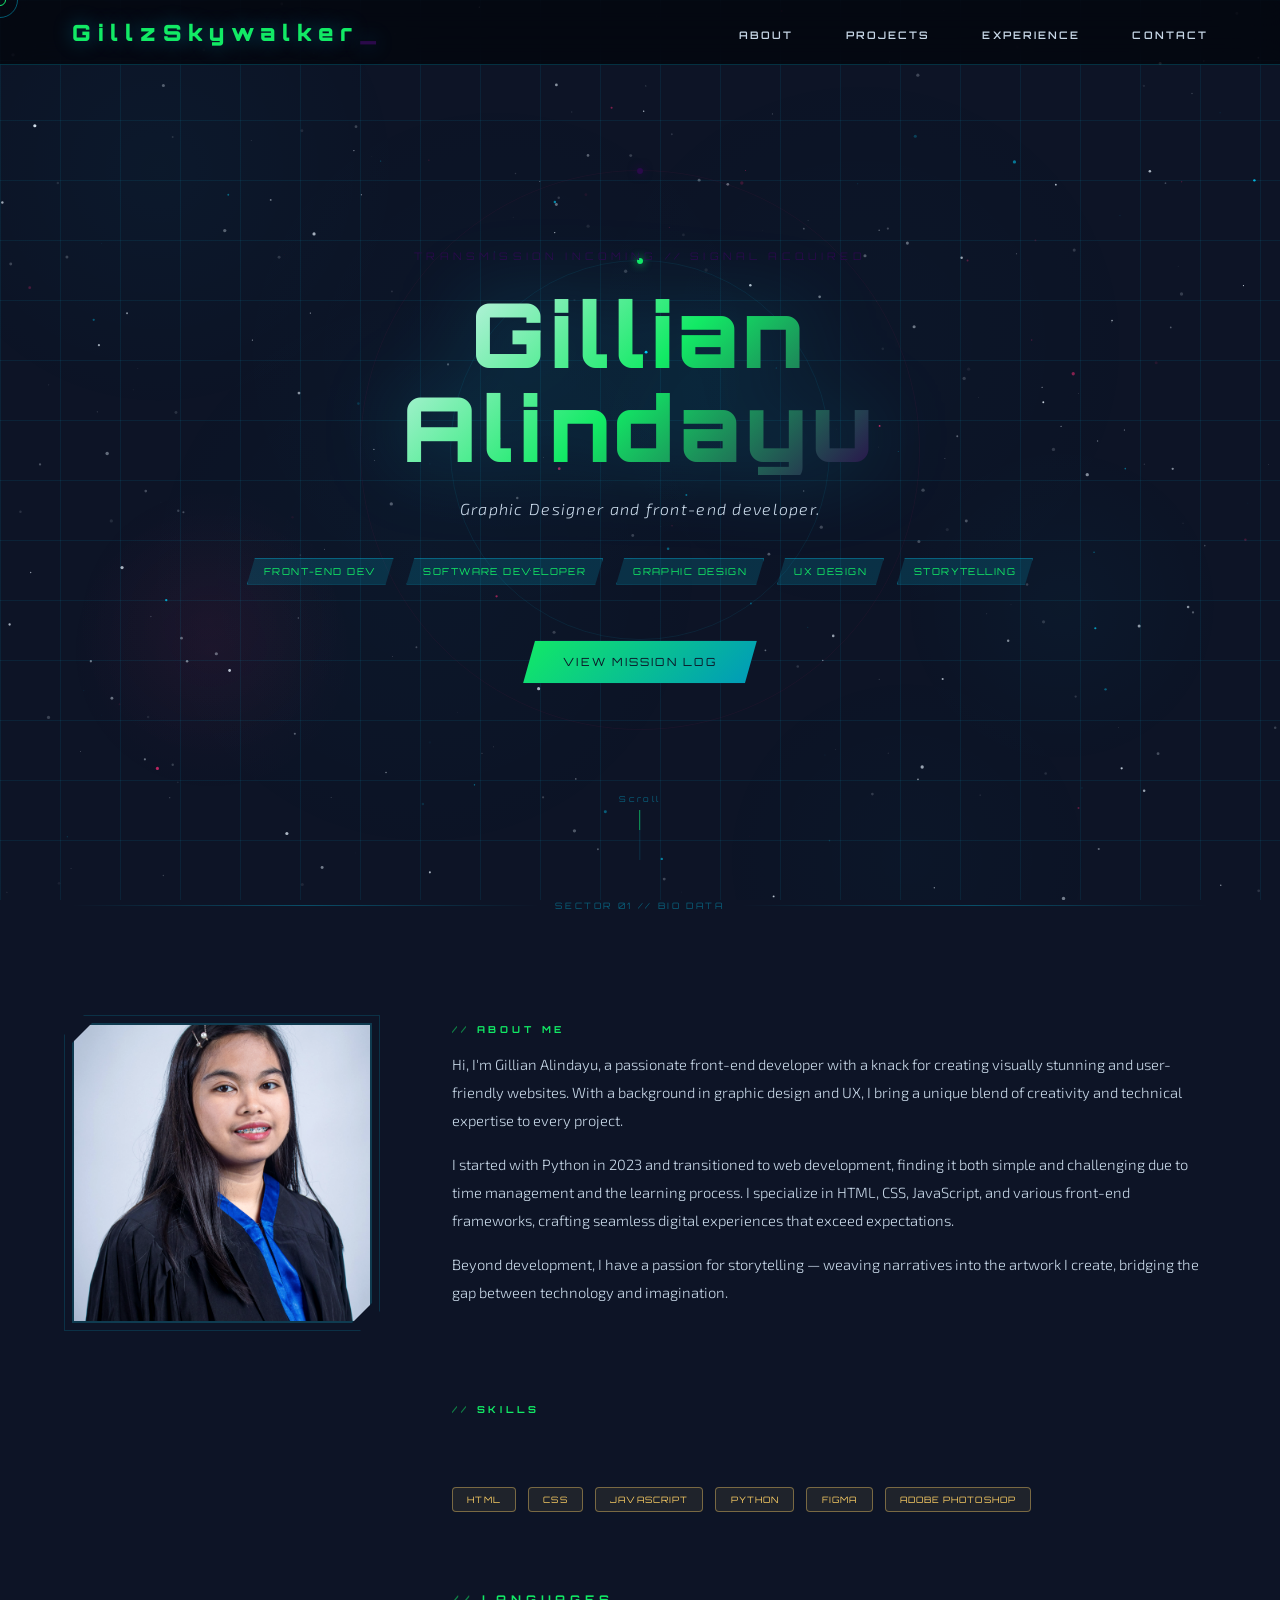
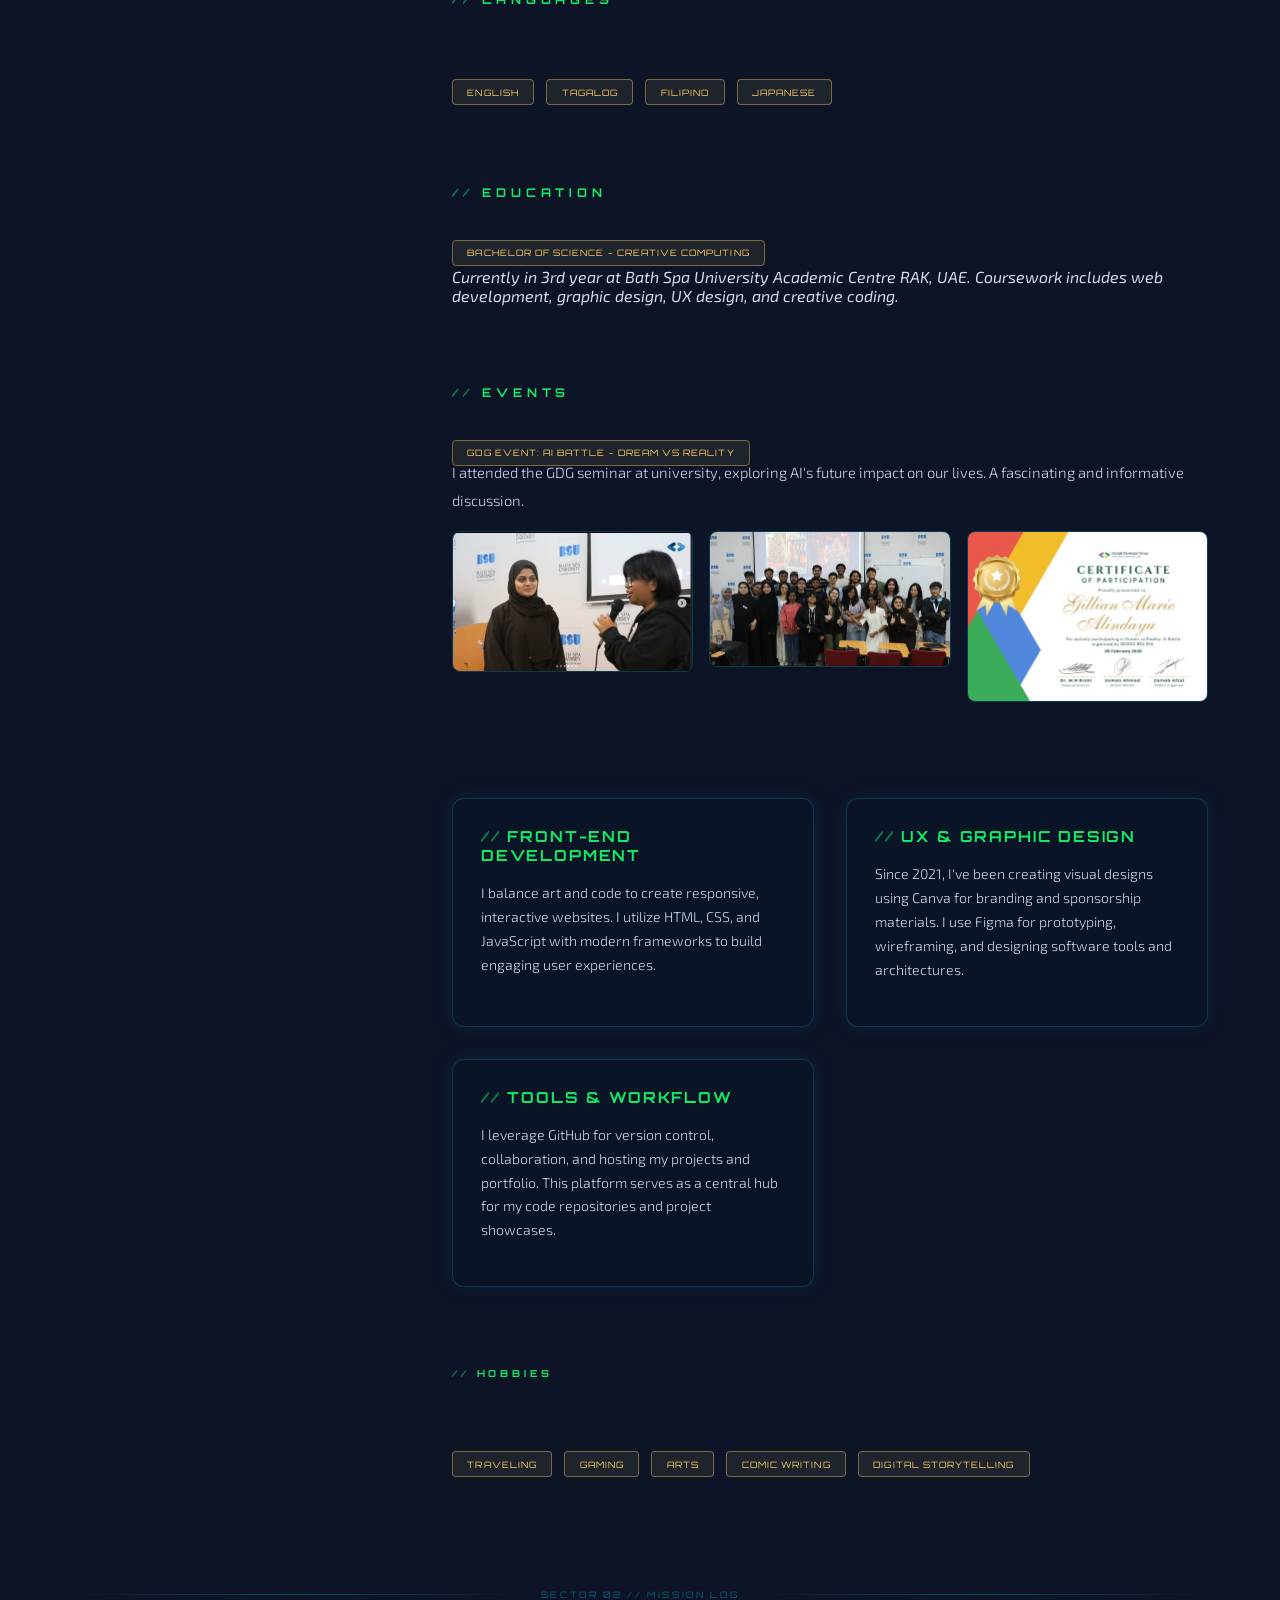
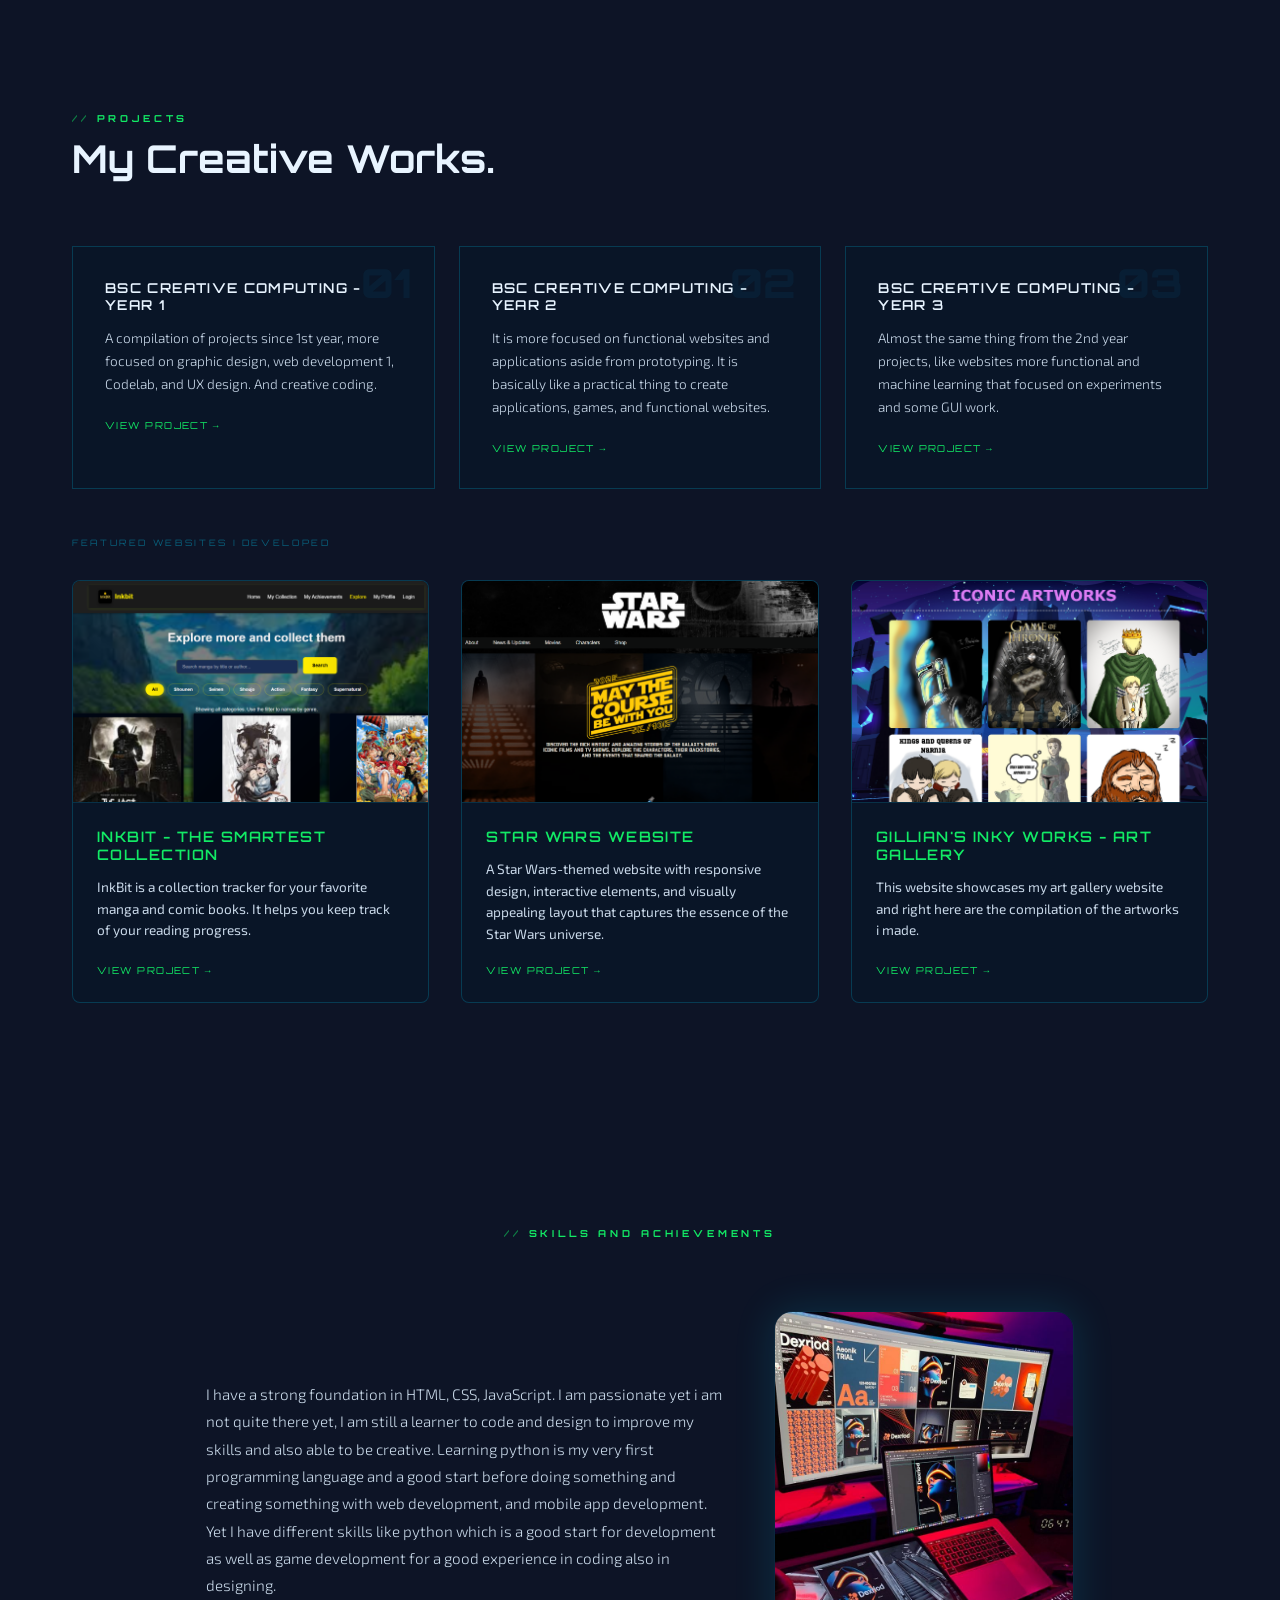
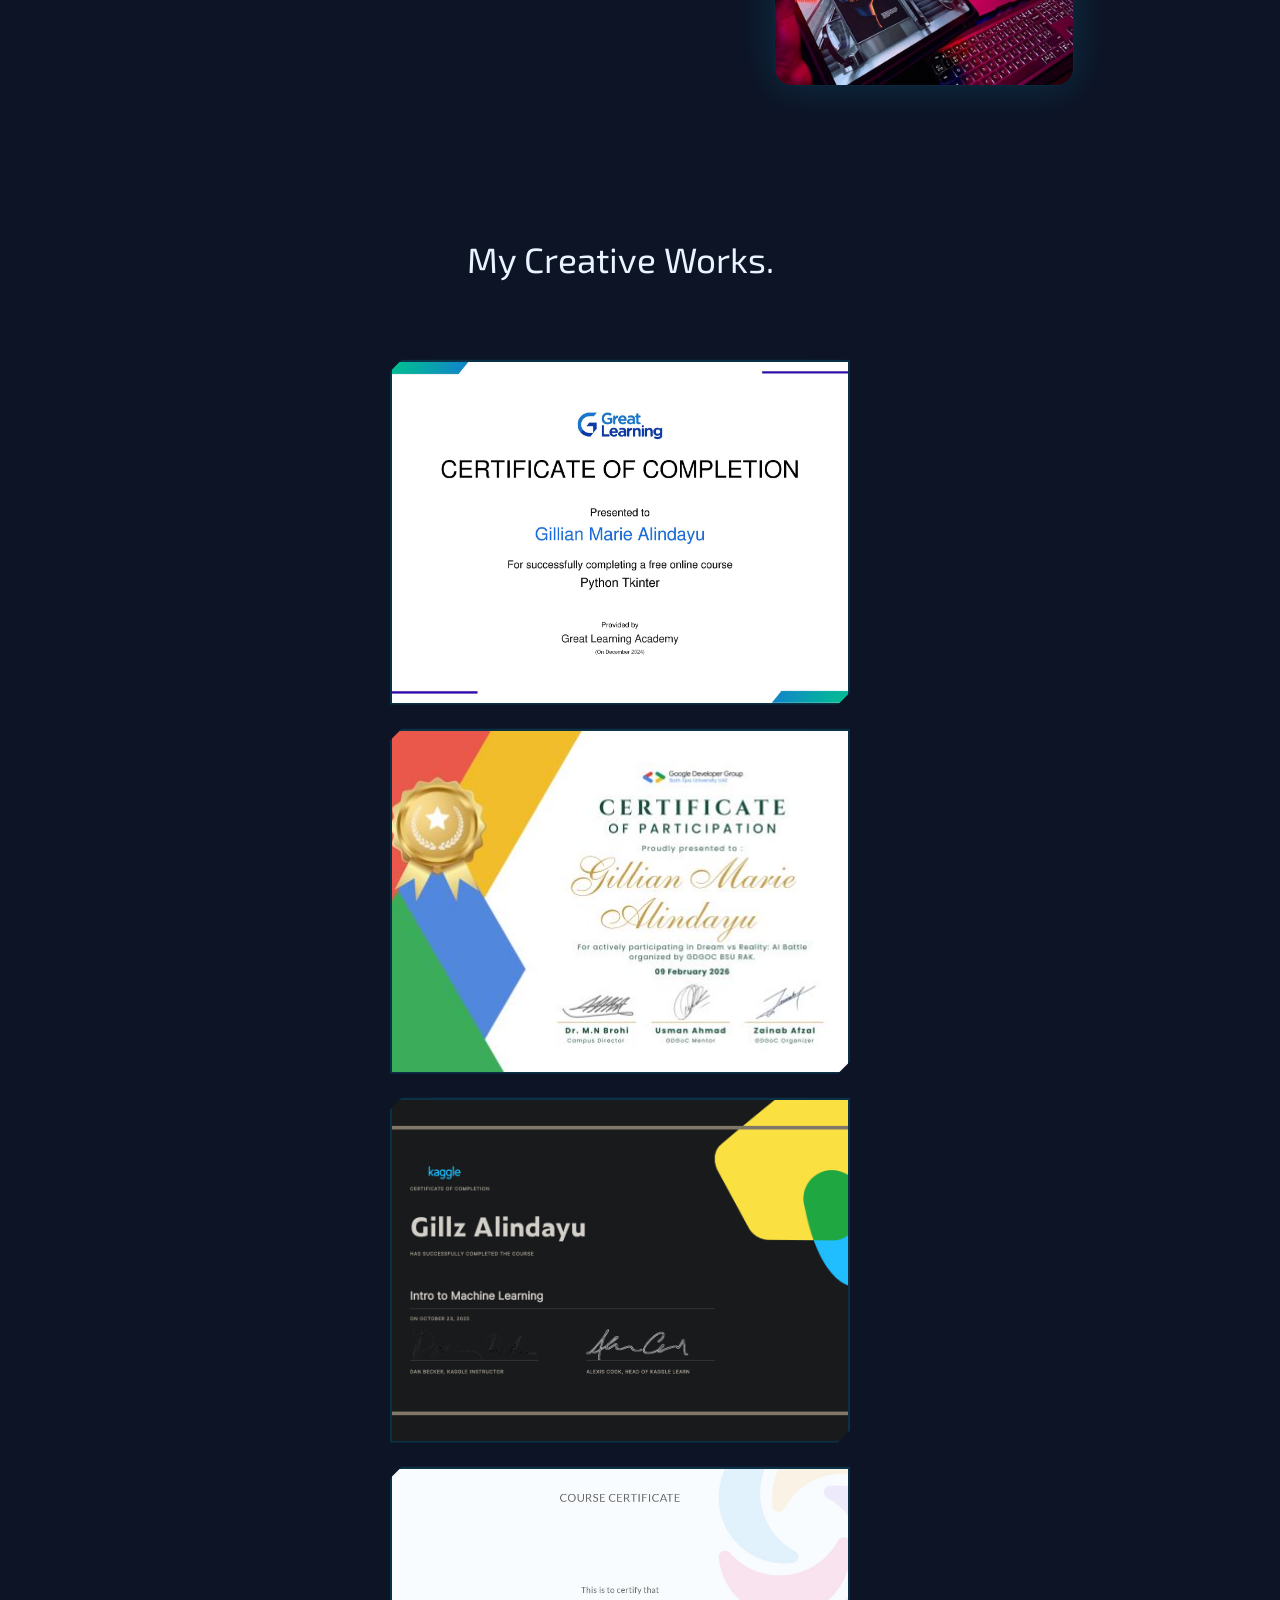
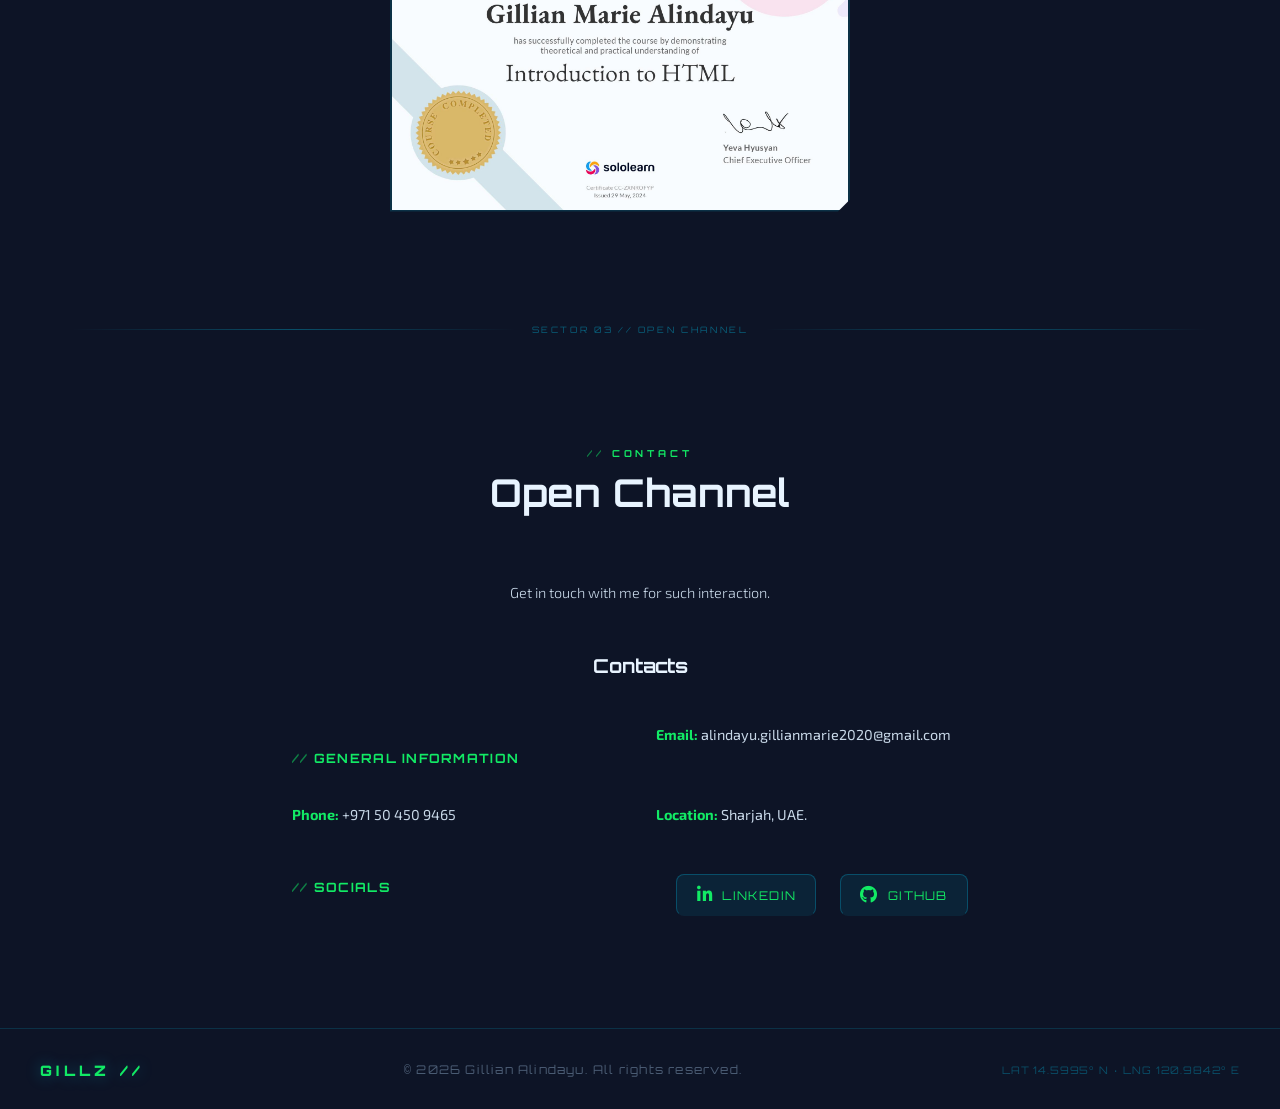
==== commit 7b13d386: "90% finished just need finalization" ====
--- a/index.html
+++ b/index.html
@@ -9,19 +9,19 @@
   <link rel="stylesheet" href="styles.css">
   <style>
     :root {
-      --void: #020409;
-      --deep: #050d1a;
-      --nebula-blue: #0a1628;
+      --void: #0d1426;
+      --deep: #0f1830;
+      --nebula-blue: #132440;
       --star-white: #e8f4ff;
-      --cyan: #00d4ff;
+      --cyan: #12ea65;
       --cyan-dim: rgba(0,212,255,0.15);
       --cyan-glow: rgba(0,212,255,0.4);
-      --magenta: #ff2d78;
+      --magenta: #2a0a4a;
       --mag-dim: rgba(255,45,120,0.15);
       --gold: #ffd166;
-      --text-body: #a8c8e8;
-      --grid-line: rgba(0,212,255,0.06);
-      --card-bg: rgba(10,22,40,0.8);
+      --text-body: #c8d8e8; /* Increased contrast for better readability */
+      --grid-line: rgba(0,212,255,0.08); /* Slightly more visible grid */
+      --card-bg: rgba(10,22,40,0.85); /* Slightly more opaque for better text contrast */
     }
 
     *, *::before, *::after { margin: 0; padding: 0; box-sizing: border-box; }
@@ -82,7 +82,7 @@
       z-index: 1000;
       backdrop-filter: blur(16px);
       background: rgba(2,4,9,0.7);
-      border-bottom: 1px solid rgba(0,212,255,0.12);
+      border-bottom: 1px solid rgba(0,212,255,0.2);
     }
 
     .navbar {
@@ -276,7 +276,7 @@
       max-width: 1200px; margin: 0 auto;
       display: grid;
       grid-template-columns: 300px 1fr;
-      gap: 5rem; align-items: center;
+      gap: 5rem; align-items: start;
     }
 
     .profile-frame {
@@ -301,45 +301,19 @@
       z-index: -1;
     }
 
-    .scan-line {
-      position: absolute; width: 100%; height: 2px;
-      background: linear-gradient(90deg, transparent, var(--cyan), transparent);
-      opacity: 0;
-      animation: scan 4s ease-in-out 2s infinite;
-      pointer-events: none;
-    }
-    @keyframes scan {
-      0% { top: 0; opacity: 0; }
-      10% { opacity: 0.6; }
-      90% { opacity: 0.6; }
-      100% { top: 100%; opacity: 0; }
-    }
-
-    .profile-label {
-      position: absolute; bottom: -1rem; right: -1rem;
-      font-family: 'Orbitron', monospace;
-      font-size: 0.55rem; letter-spacing: 0.2em;
-      color: var(--magenta);
-      background: var(--deep);
-      border: 1px solid rgba(255,45,120,0.3);
-      padding: 0.3rem 0.8rem;
-    }
-
-    .about-text h2 {
+    .about-text {
+      display: flex; flex-direction: column; gap: 2.5rem;
+    }
+    .about-text > * + * { margin-top: 2.5rem; }
+
+    .about-text h2, .about-text h3 {
       font-family: 'Orbitron', monospace;
       font-size: 0.6rem; letter-spacing: 0.4em;
       color: var(--cyan); text-transform: uppercase;
-      margin-bottom: 0.8rem;
-    }
-    .about-text h2::before { content: '// '; opacity: 0.5; }
-
-    .about-name {
-      font-family: 'Orbitron', monospace;
-      font-size: clamp(1.6rem, 3vw, 2.4rem);
-      font-weight: 700; color: var(--star-white);
-      margin-bottom: 1.5rem;
-      text-shadow: 0 0 30px rgba(0,212,255,0.2);
-    }
+      margin-bottom: 1rem;
+    }
+    .about-text h2::before, .about-text h3::before { content: '// '; opacity: 0.5; }
+    .about-text h3 { font-size: 0.75rem; }
 
     .about-text p {
       color: var(--text-body);
@@ -349,16 +323,74 @@
     }
 
     .skills-row {
-      display: flex; flex-wrap: wrap; gap: 0.6rem;
-      margin-top: 2rem;
+      display: flex; flex-wrap: wrap; gap: 0.75rem;
+      justify-content: flex-start;
     }
     .skill-chip {
       font-family: 'Orbitron', monospace;
       font-size: 0.55rem; letter-spacing: 0.12em;
-      padding: 0.35rem 0.8rem;
-      border: 1px solid rgba(255,209,102,0.35);
-      color: var(--gold); background: rgba(255,209,102,0.07);
+      padding: 0.4rem 0.9rem;
+      border: 1px solid rgba(255,209,102,0.4);
+      color: var(--gold); background: rgba(255,209,102,0.08);
+      text-transform: uppercase; border-radius: 4px;
+      white-space: nowrap;
+    }
+
+    /* New layout sections */
+    .about-subsection {
+      display: flex; flex-direction: column; gap: 1.5rem;
+    }
+    .events-images {
+      display: grid; grid-template-columns: repeat(auto-fit, minmax(200px, 1fr));
+      gap: 1rem; margin-top: 1rem;
+    }
+    .events-images img {
+      width: 100%; max-height: 200px; height: auto; object-fit: cover; border-radius: 8px;
+      border: 1px solid rgba(0,212,255,0.2);
+      transition: border-color 0.3s, transform 0.3s;
+    }
+    .events-images img:hover {
+      border-color: var(--cyan); transform: scale(1.02);
+    }
+    figure { margin: 0; }
+    figcaption { font-style: italic; opacity: 0.9; margin-top: 0.5rem; }
+
+    .skill-cards {
+      display: grid;
+      grid-template-columns: repeat(auto-fit, minmax(280px, 1fr));
+      gap: 2rem;
+      margin-top: 1rem;
+    }
+    .skill-card {
+      background: var(--card-bg);
+      border: 1px solid rgba(0,212,255,0.2);
+      padding: 1.75rem;
+      border-radius: 12px;
+      transition: all 0.3s ease;
+    }
+    .skill-card:hover {
+      border-color: rgba(0,212,255,0.4);
+      transform: translateY(-4px); box-shadow: 0 10px 30px rgba(0,212,255,0.1);
+    }
+    .skill-card h3 {
+      font-family: 'Orbitron', monospace;
+      font-size: 0.95rem;
+      color: var(--cyan);
+      margin-bottom: 1rem;
       text-transform: uppercase;
+      letter-spacing: 0.12em;
+    }
+    .skill-card p {
+      color: var(--text-body);
+      font-size: 0.88rem;
+      line-height: 1.7;
+    }
+
+    @media (max-width: 768px) {
+      .about { gap: 3rem; text-align: center; }
+      .skills-row { justify-content: center; }
+      .events-images { grid-template-columns: 1fr; }
+      .profile-frame { max-width: 280px; margin: 0 auto; }
     }
 
     /* ─── PROJECTS ─── */
@@ -387,11 +419,86 @@
       display: grid;
       grid-template-columns: repeat(auto-fill, minmax(300px, 1fr));
       gap: 1.5rem;
+      margin-bottom: 3rem;
+    }
+
+    .featured-wrapper {
+      margin-top: 3rem;
+    }
+
+    .featured-label {
+      font-family: 'Orbitron', monospace;
+      font-size: 0.55rem;
+      letter-spacing: 0.3em;
+      color: rgba(0,212,255,0.4);
+      text-transform: uppercase;
+      margin-bottom: 2rem;
+      font-weight: 400;
+    }
+
+    .featured-projects {
+      display: grid;
+      grid-template-columns: repeat(auto-fit, minmax(300px, 1fr));
+      gap: 2rem;
+      width: 100%;
+    }
+
+    .featured-card {
+      background: var(--card-bg);
+      border: 1px solid rgba(0,212,255,0.2);
+      border-radius: 8px;
+      overflow: hidden;
+      transition: all 0.3s cubic-bezier(0.34, 1.56, 0.64, 1);
+      display: flex;
+      flex-direction: column;
+    }
+
+    .featured-card:hover {
+      border-color: rgba(0,212,255,0.4);
+      transform: translateY(-4px);
+      box-shadow: 0 12px 40px rgba(0,212,255,0.1);
+    }
+
+    .featured-image {
+      width: 100%;
+      aspect-ratio: 16 / 10;
+      object-fit: cover;
+      border-bottom: 1px solid rgba(0,212,255,0.15);
+    }
+
+    .featured-content {
+      padding: 1.5rem;
+      flex: 1;
+      display: flex;
+      flex-direction: column;
+    }
+
+    .featured-card h4 {
+      font-family: 'Orbitron', monospace;
+      font-size: 0.9rem;
+      font-weight: 600;
+      color: var(--cyan);
+      margin-bottom: 0.8rem;
+      text-transform: uppercase;
+      letter-spacing: 0.1em;
+    }
+
+    .featured-card p {
+      color: var(--text-body);
+      font-size: 0.85rem;
+      line-height: 1.6;
+      margin-bottom: 1.2rem;
+      flex: 1;
+    }
+
+    .featured-card .card-link {
+      align-self: flex-start;
+      margin-top: auto;
     }
 
     .project-card {
       background: var(--card-bg);
-      border: 1px solid rgba(0,212,255,0.12);
+      border: 1px solid rgba(0,212,255,0.2);
       padding: 2rem;
       position: relative;
       transition: border-color 0.3s, transform 0.3s;
@@ -469,7 +576,7 @@
     input, textarea {
       width: 100%;
       background: rgba(10,22,40,0.6);
-      border: 1px solid rgba(0,212,255,0.15);
+      border: 1px solid rgba(0,212,255,0.25);
       color: var(--star-white);
       font-family: 'Exo 2', sans-serif;
       font-size: 0.9rem; font-weight: 300;
@@ -602,10 +709,104 @@
       transform: scale(1.2);
     }
 
-    /* ─── FOOTER ─── */
+    /* ─── SKILLS DESCRIPTION ─── */
+    .skills-description {
+      padding: 7rem 2rem;
+      max-width: 1200px; margin: 0 auto;
+      position: relative;
+      z-index: 2;
+    }
+    .skills-description h2 {
+      font-family: 'Orbitron', monospace;
+      font-size: 0.6rem; letter-spacing: 0.4em;
+      color: var(--cyan); text-transform: uppercase;
+      margin-bottom: 2rem;
+    }
+    .skills-description h2::before { content: '// '; opacity: 0.5; }
+
+    .skills-description > div:first-of-type {
+      display: grid;
+      grid-template-columns: 1fr 300px;
+      gap: 3rem;
+      align-items: center;
+      margin-bottom: 4rem;
+    }
+
+    .description p {
+      color: var(--text-body);
+      font-size: 0.95rem; line-height: 1.8;
+      margin-bottom: 1rem;
+    }
+    .image-card {
+      position: relative;
+    }
+    .description-image {
+      width: 100%; height: auto;
+      border: 1px solid rgba(0,212,255,0.2);
+      border-radius: 8px;
+      transition: border-color 0.3s;
+    }
+    .description-image:hover {
+      border-color: rgba(0,212,255,0.4);
+    }
+
+    /* ─── SHOWCASE IMAGES SECTION ─── */
+    .showcase-images,
+    .showcase-images-grid {
+      display: grid;
+      grid-template-columns: repeat(auto-fit, minmax(250px, 1fr));
+      gap: 1.5rem;
+      width: 100%;
+      margin-top: 2rem;
+    }
+
+    .certificates-achievements {
+      margin-top: 3rem;
+      display: flex;
+      flex-direction: column;
+      gap: 1rem;
+    }
+
+    .certificates-achievements .big-title {
+      text-align: center;
+      margin-bottom: 2rem;
+      font-size: clamp(1.5rem, 4vw, 2.2rem);
+    }
+
+    .showcase-images .description-image,
+    .showcase-images-grid .description-image {
+      width: 100%;
+      aspect-ratio: 16 / 12;
+      object-fit: cover;
+      border: 2px solid rgba(0,212,255,0.15);
+      border-radius: 0;
+      clip-path: polygon(12px 0%, 100% 0%, 100% calc(100% - 12px), calc(100% - 12px) 100%, 0% 100%, 0% 12px);
+      transition: all 0.3s cubic-bezier(0.34, 1.56, 0.64, 1);
+      cursor: pointer;
+      position: relative;
+    }
+
+    .showcase-images .description-image::before,
+    .showcase-images-grid .description-image::before {
+      content: '';
+      position: absolute;
+      inset: 0;
+      background: linear-gradient(135deg, rgba(0,212,255,0.1) 0%, transparent 100%);
+      opacity: 0;
+      transition: opacity 0.3s;
+      pointer-events: none;
+    }
+
+    .showcase-images .description-image:hover,
+    .showcase-images-grid .description-image:hover {
+      border-color: rgba(0,212,255,0.5);
+      transform: translateY(-6px) scale(1.02);
+      box-shadow: 0 16px 50px rgba(0,212,255,0.15), inset 0 0 20px rgba(0,212,255,0.05);
+    }
+
     footer {
       position: relative; z-index: 2;
-      border-top: 1px solid rgba(0,212,255,0.08);
+      border-top: 1px solid rgba(0,212,255,0.15);
       padding: 2rem;
       text-align: center;
     }
@@ -680,6 +881,22 @@
       .orbit-ring-2 { width: 420px; height: 420px; margin-top: -210px; margin-left: -210px; }
 
       .footer-inner { flex-direction: column; text-align: center; }
+
+      .skills-description > div:first-of-type {
+        grid-template-columns: 1fr;
+        gap: 2rem;
+      }
+
+      .showcase-images,
+      .showcase-images-grid {
+        grid-template-columns: repeat(2, 1fr);
+        gap: 1rem;
+      }
+
+      .showcase-images .description-image,
+      .showcase-images-grid .description-image {
+        aspect-ratio: 16 / 12;
+      }
     }
   </style>
 </head>
@@ -700,6 +917,7 @@
     <ul class="nav-links" id="navLinks">
       <li><a href="#about">About</a></li>
       <li><a href="#projects">Projects</a></li>
+      <li><a href="experience.html">Experience</a></li>
       <li><a href="#contact">Contact</a></li>
     </ul>
   </nav>
@@ -713,7 +931,7 @@
 
     <p class="hero-eyebrow">Transmission Incoming // Signal Acquired</p>
     <h1>Gillian<br>Alindayu</h1>
-    <p class="hero-sub">Professional front-end developer, graphic designer & UX architect navigating the digital cosmos.</p>
+    <p class="hero-sub">Graphic Designer and front-end developer. </p>
     <div class="hero-tags">
       <span class="tag">Front-End Dev</span>
       <span class="tag">software developer</span>
@@ -736,77 +954,92 @@
 
   <section id="about" class="about">
     <div class="profile-frame">
-      <img src="uxdesign1.jpg" alt="Gillian Alindayu" class="profile-pic">
-      <div class="scan-line"></div>
-      <div class="profile-label">ID: Gillian Alindayu</div>
+      <img src="uxdesign1.jpg" alt="Gillian Alindayu - Profile photo" class="profile-pic">
     </div>
     <div class="about-text">
-      <h2>About Me</h2>
-      <p class="about-name">Gillian Alindayu</p>
-      <p>
-        Hi, I'm Gillian — a passionate front-end developer with a knack for creating visually stunning and user-friendly websites. With a background in graphic design and UX, I bring a unique blend of creativity and technical expertise to every project I work on, prototyping and designing interfaces but also developing them into code.
-        Beyond coding, I learned Python first, I started learning web development in 2023. I find it simple but at the same time it was difficult due to some time management and also learning to trust the process.
-      </p>
-      <p>
-        I specialize in HTML, CSS, JavaScript, and various front-end frameworks. My goal is to craft seamless digital experiences that not only look great but also function flawlessly. Whether it's designing a sleek website or developing an intuitive UI, I'm dedicated to exceeding expectations.
-      </p>
-      <p>
-        Beyond development, I have a passion for storytelling — weaving narratives into the artwork I create, bridging the gap between technology and imagination.
-      </p>
-
-      <div class="about-skills">
-        <h2>Web development and graphic designer</h2>
+      <div class="about-intro">
+        <h2>About Me</h2>
         <p>
-          I have experience in web development and graphic design and dedicated with creativity. Making it easy to balance art and coding. I have a strong foundation in HTML, CSS, JavaScript, and various front-end frameworks. I am passionate about creating visually stunning and user-friendly websites that provide seamless digital experiences. With my background in graphic design, I bring a unique blend of creativity and technical expertise to every project I work on, ensuring that the final product not only looks great but also functions flawlessly.
-
-        
+          Hi, I'm Gillian Alindayu, a passionate front-end developer with a knack for creating visually stunning and user-friendly websites. With a background in graphic design and UX, I bring a unique blend of creativity and technical expertise to every project.
         </p>
-
-        <h2>Graphic design</h2>
         <p>
-
+          I started with Python in 2023 and transitioned to web development, finding it both simple and challenging due to time management and the learning process. I specialize in HTML, CSS, JavaScript, and various front-end frameworks, crafting seamless digital experiences that exceed expectations.
+        </p>
+        <p>
+          Beyond development, I have a passion for storytelling — weaving narratives into the artwork I create, bridging the gap between technology and imagination.
         </p>
       </div>
 
-      <h2>Skills</h2>
-      <div class="skills-row">
-        <span class="skill-chip">HTML</span>
-        <span class="skill-chip">CSS</span>
-        <span class="skill-chip">JavaScript</span>
-        <span class="skill-chip">Python</span>
-        <span class="skill-chip">Figma</span>
-        <span class="skill-chip">Adobe Photoshop</span>
+      <div class="about-subsection">
+        <h2>Skills</h2>
+        <div class="skills-row">
+          <span class="skill-chip">HTML</span>
+          <span class="skill-chip">CSS</span>
+          <span class="skill-chip">JavaScript</span>
+          <span class="skill-chip">Python</span>
+          <span class="skill-chip">Figma</span>
+          <span class="skill-chip">Adobe Photoshop</span>
+        </div>
       </div>
 
-      <div class="skill-cards">
-        <article class="skill-card">
-          <h3>Front-End Development</h3>
-          <p>I have dedicated art and code balance to enhance my skills for prototype and actual website. I
-            utilized HTML, CSS, and Javascript to build responsive and interactive websites with frameworks. 
-          </p>
-        </article>
-        <article class="skill-card">
-          <h3>UX and graphic designing</h3>
-          <p>
-            I learned how to do UX design and graphic design since 2021. I start using canva to create something 
-            like music album cover and as well for sponsorship. I also use Figma for prototyping and wireframing for my projects to make a software tool and architeture. 
-          </p>
-        </article>
-        <article class="skill-card">
-          <h3>Tools and workflow</h3>
-          <p>I used Github for version control and collaboration, I used Github as a platform to host my website and code references. It is like 
-            I created a launcher for my projects and also a portfolio for my work. I also use Figma for prototyping and wireframing for my projects to make a software tool and architeture.
-          </p>
-        </article>
+      <section class="about-subsection languages-section" aria-labelledby="languages-heading">
+        <h3 id="languages-heading">Languages</h3>
+        <div class="skills-row">
+          <span class="skill-chip">English</span>
+          <span class="skill-chip">Tagalog</span>
+          <span class="skill-chip">Filipino</span>
+          <span class="skill-chip">Japanese</span>
+        </div>
+      </section>
+
+      <section class="about-subsection education-section" aria-labelledby="education-heading">
+        <h3 id="education-heading">Education</h3>
+        <figure>
+          <span class="skill-chip">Bachelor of Science - Creative Computing</span>
+          <figcaption>Currently in 3rd year at Bath Spa University Academic Centre RAK, UAE. Coursework includes web development, graphic design, UX design, and creative coding.</figcaption>
+        </figure>
+      </section>
+
+      <section class="about-subsection events-section" aria-labelledby="events-heading">
+        <h3 id="events-heading">Events</h3>
+        <figure>
+          <span class="skill-chip">GDG Event: AI Battle - Dream vs Reality</span>
+          <p>I attended the GDG seminar at university, exploring AI's future impact on our lives. A fascinating and informative discussion.</p>
+          <div class="events-images">
+            <img src="gdg.png" alt="GDG AI Battle event photo">
+            <img src="event.png" alt="GDG AI Battle event photo 2">
+
+            <img src="certificate.png" alt="GDG event certificate of attendance">
+          </div>
+        </figure>
+      </section>
+
+      <div class="about-subsection">
+        <div class="skill-cards">
+          <article class="skill-card">
+            <h3>Front-End Development</h3>
+            <p>I balance art and code to create responsive, interactive websites. I utilize HTML, CSS, and JavaScript with modern frameworks to build engaging user experiences.</p>
+          </article>
+          <article class="skill-card">
+            <h3>UX & Graphic Design</h3>
+            <p>Since 2021, I've been creating visual designs using Canva for branding and sponsorship materials. I use Figma for prototyping, wireframing, and designing software tools and architectures.</p>
+          </article>
+          <article class="skill-card">
+            <h3>Tools & Workflow</h3>
+            <p>I leverage GitHub for version control, collaboration, and hosting my projects and portfolio. This platform serves as a central hub for my code repositories and project showcases.</p>
+          </article>
+        </div>
       </div>
 
-      <h2>Hobbies</h2>
-      <div class="skills-row">
-        <span class="skill-chip">Traveling</span>
-        <span class="skill-chip">Gaming</span>
-        <span class="skill-chip">Arts</span>
-        <span class="skill-chip">Comic Writing</span>
-        <span class="skill-chip">Digital Storytelling</span>
+      <div class="about-subsection hobbies-section">
+        <h2>Hobbies</h2>
+        <div class="skills-row">
+          <span class="skill-chip">Traveling</span>
+          <span class="skill-chip">Gaming</span>
+          <span class="skill-chip">Arts</span>
+          <span class="skill-chip">Comic Writing</span>
+          <span class="skill-chip">Digital Storytelling</span>
+        </div>
       </div>
     </div>
   </section>
@@ -835,28 +1068,72 @@
       <div class="project-card">
         <span class="card-num">03</span>
         <h3>BSc Creative Computing - Year 3</h3>
-
         <p>Almost the same thing from the 2nd year projects, like websites more functional and machine learning that focused on experiments and some GUI work.</p>
         <a href="project3.html" class="card-link">View Project</a>
       </div>
     </div>
+
+    <div class="featured-wrapper">
+      <h3 class="featured-label">Featured websites i developed</h3>
+      <div class="featured-projects">
+        <div class="featured-card">
+          <img src="tomorrow'sweb.png" alt="InkBit - The Smartest collection" class="featured-image">
+          <div class="featured-content">
+            <h4>InkBit - The Smartest collection</h4>
+            <p>InkBit is a collection tracker for your favorite manga and comic books. It helps you keep track of your reading progress.</p>
+            <a href="https://gillzskywalker.github.io/inkbit007.github.io-/" class="card-link" target="_blank">View Project</a>
+          </div>
+        </div>
+        <div class="featured-card">
+          <img src="starwarssite.png" alt="Star Wars Website" class="featured-image">
+          <div class="featured-content">
+            <h4>Star Wars Website</h4>
+            <p>A Star Wars-themed website with responsive design, interactive elements, and visually appealing layout that captures the essence of the Star Wars universe.</p>
+            <a href="https://gillzskywalker.github.io/GillianSkywalker.github.io/" class="card-link" target="_blank">View Project</a>
+          </div>
+        </div>
+        <div class="featured-card">
+          <img src="Screenshot 2026-03-04 134223.png" alt="Gillian's Inky works - Art Gallery" class="featured-image">
+          <div class="featured-content">
+            <h4>Gillian's Inky works - Art Gallery</h4>
+            <p>This website showcases my art gallery website and right here are the compilation of the artworks i made.</p>
+            <a href="https://gillianalindayu.github.io/" class="card-link" target="_blank">View Project</a>
+          </div>
+        </div>
+      </div>
+    </div>
+
+    
   </section>
 
   <section class="skills-description">
     <h2>Skills and achievements</h2>
 
-    <div class="description"> 
-      <p> 
-        I have a strong foundation in HTML, CSS, JavaScript. I am passionate yet i am not quite there yet, I am still 
-        a learner to code amd design to improve my skills and also able to be creative. Learning python is my very first programming language 
-        and a good start before doing something and creating something with web development, and mobile app development. Yet I have different skills like python 
-        which is a good start for development as well as game development for a good experience in coding also in designing. 
-      </p>
+    <div>
+      <div class="description"> 
+        <p> 
+          I have a strong foundation in HTML, CSS, JavaScript. I am passionate yet i am not quite there yet, I am still 
+          a learner to code and design to improve my skills and also able to be creative. Learning python is my very first programming language 
+          and a good start before doing something and creating something with web development, and mobile app development. Yet I have different skills like python 
+          which is a good start for development as well as game development for a good experience in coding also in designing. 
+        </p>
+      </div>
+      <div class="image-card">
+        <img src="graphic.png" alt="Skills and Achievements" class="description-image">
+      </div>
     </div>
-    <div class="image-card">
-      <img src="graphic.png" alt="Skills and Achievements" class="description-image">
-
+
+    <div class="certificates-achievements">
+      <p class="big-title">My Creative Works.</p>
+      <div class="showcase-images-grid">
+        <img src="pythonCertifcate.png" alt="Python Certificate" class="description-image">
+        <img src="certificate.png" alt="GDG Event Certificate" class="description-image">
+        <img src="kaggle.png" alt="Kaggle Certificate" class="description-image">
+        <img src="sololearn.png" alt="SoloLearn Certificate" class="description-image">
+      </div>
     </div>
+
+    <div class="linkedin-achievements"></div>
   </section>
 
   <!-- CONTACT -->
@@ -867,7 +1144,7 @@
       <h2>Contact</h2>
       <p class="big-title">Open Channel</p>
     </div>
-    <p class="contact-intro">Get in touch with me through the following channels:</p>
+    <p class="contact-intro">Get in touch with me for such interaction. </p>
 
     <div class="contact-info">
       <h3>Contacts</h3>
@@ -875,7 +1152,7 @@
       
       <h4>General information</h4>
       <p><strong>Email:</strong> alindayu.gillianmarie2020@gmail.com</p>
-      <p><strong>Phone:</strong> +971 50 4509 465</p>
+      <p><strong>Phone:</strong> +971 50 450 9465</p>
       <p><strong>Location:</strong> Sharjah, UAE.</p>
 
       <h4>Socials</h4>
--- a/styles.css
+++ b/styles.css
@@ -6,7 +6,7 @@
       --cyan: #00d4ff;
       --cyan-dim: rgba(0,212,255,0.15);
       --cyan-glow: rgba(0,212,255,0.4);
-      --magenta: #ff2d78;
+      --magenta: #2a0a4a;
       --mag-dim: rgba(255,45,120,0.15);
       --gold: #ffd166;
       --text-body: #a8c8e8;
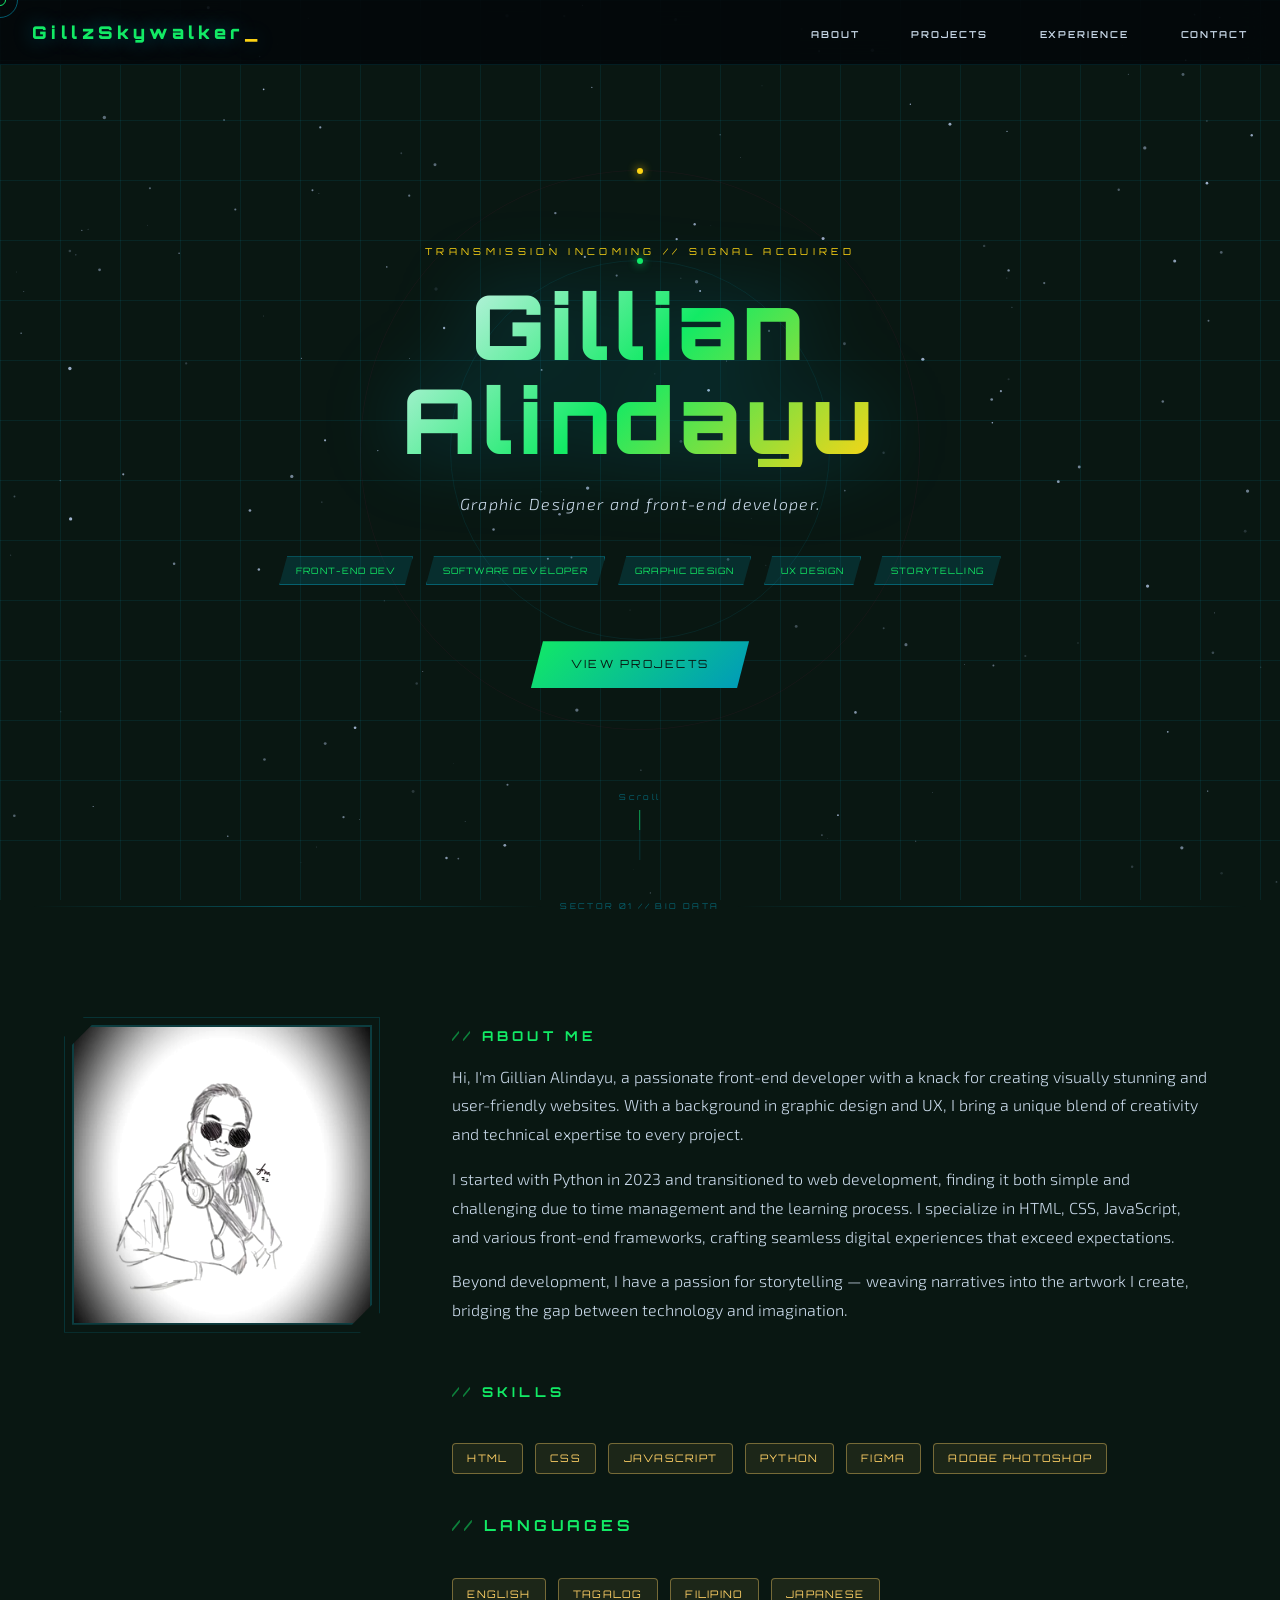
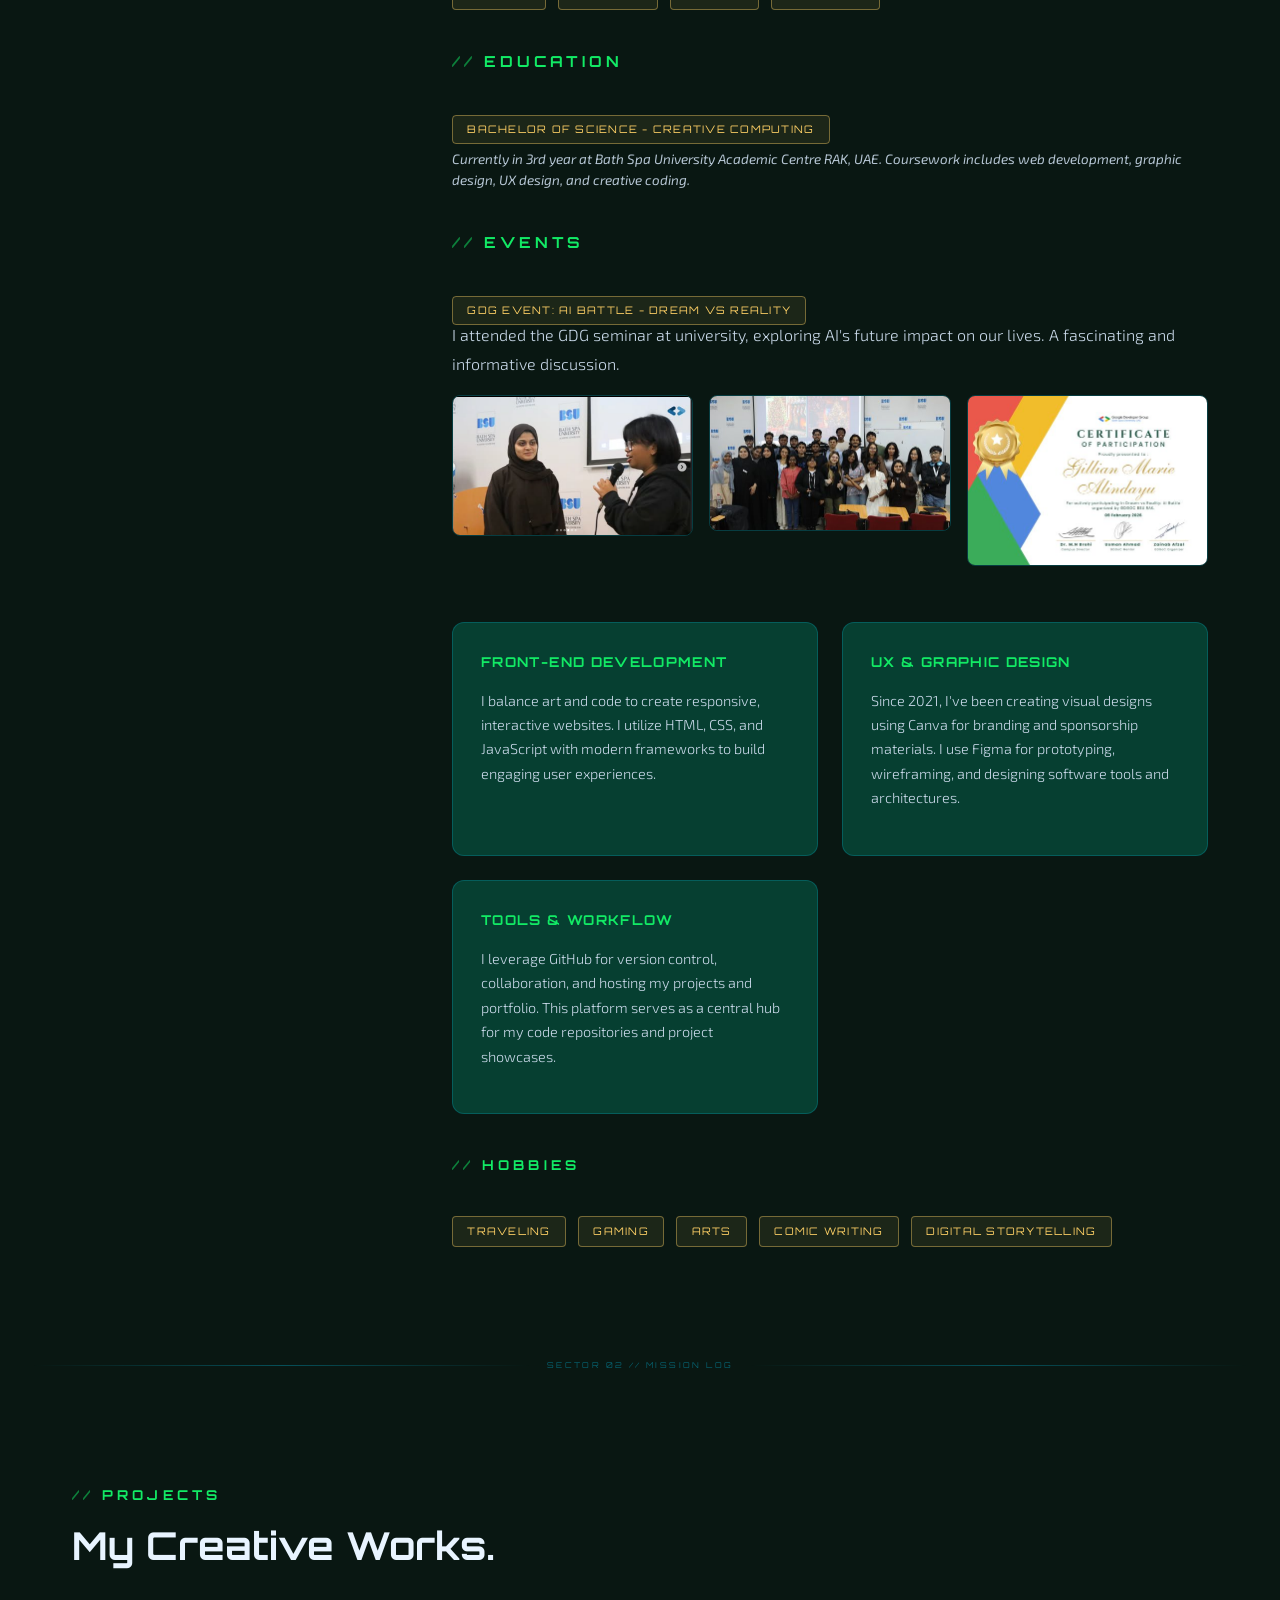
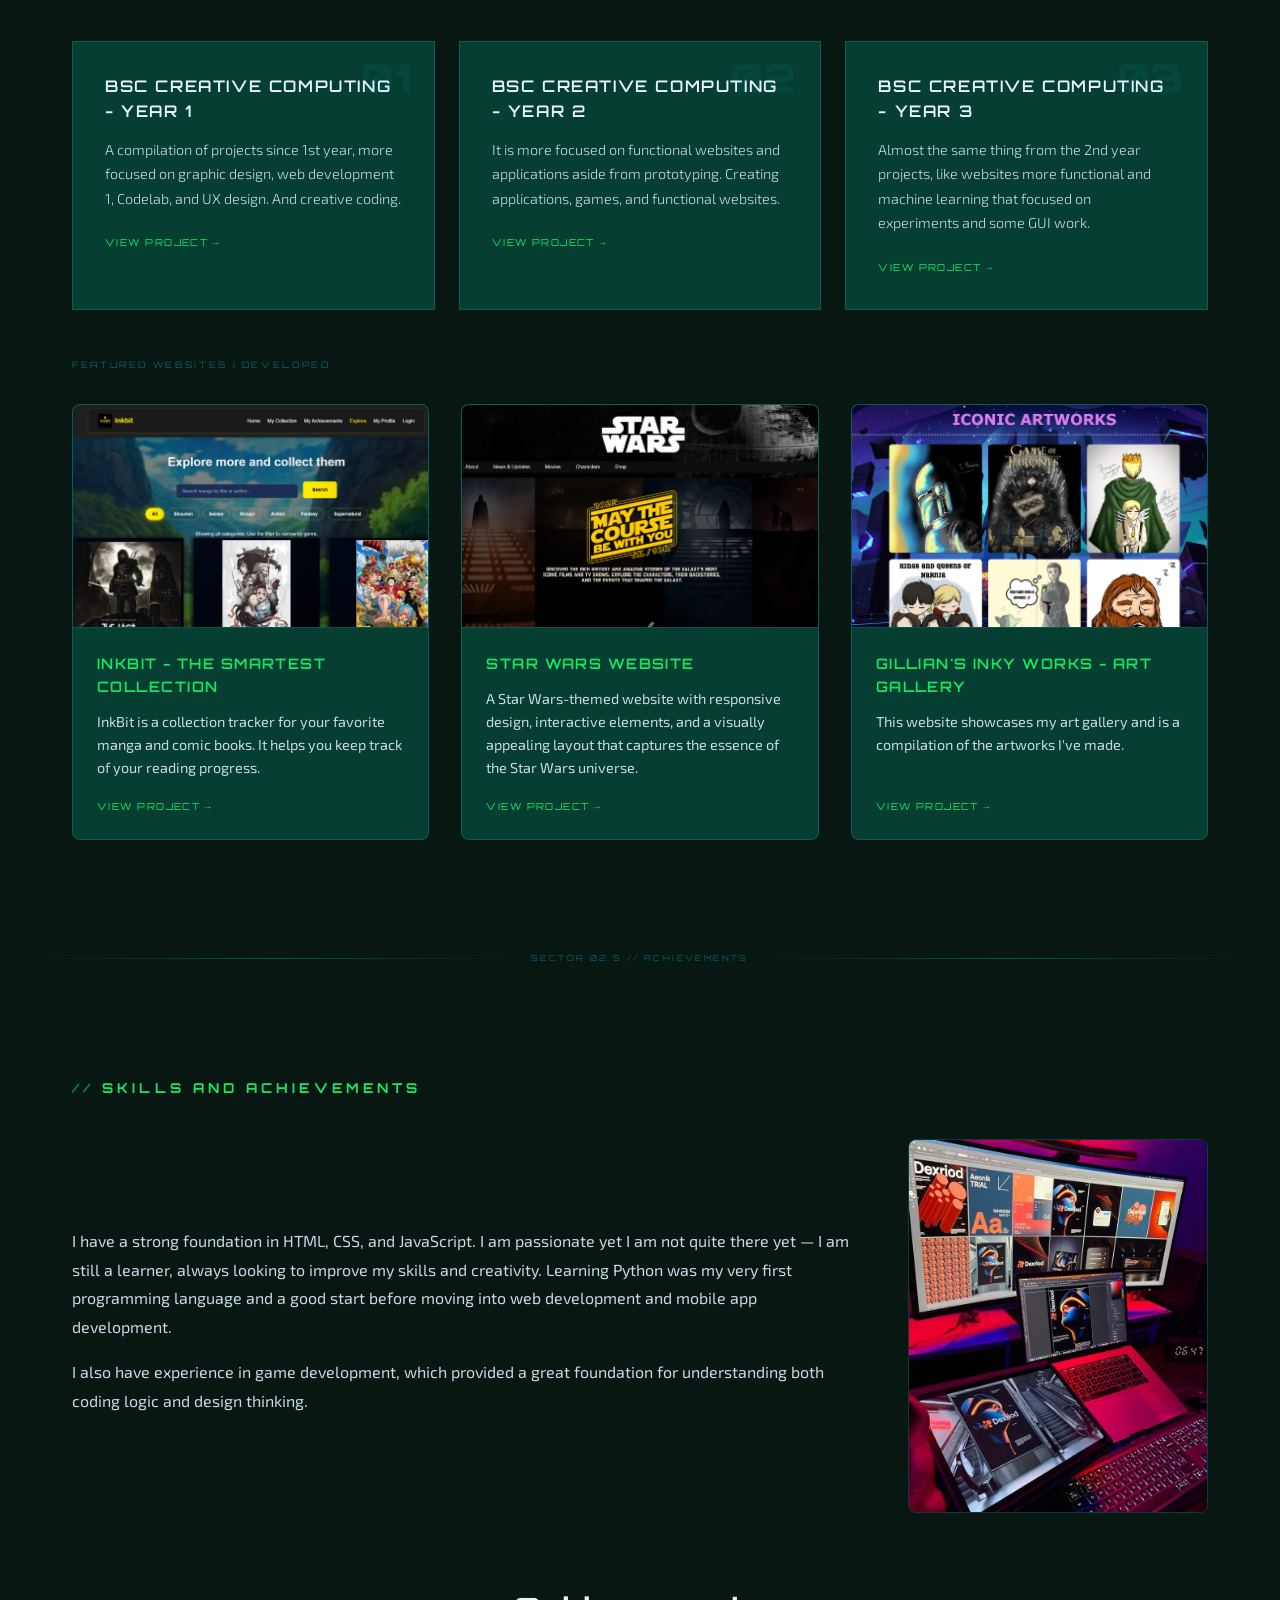
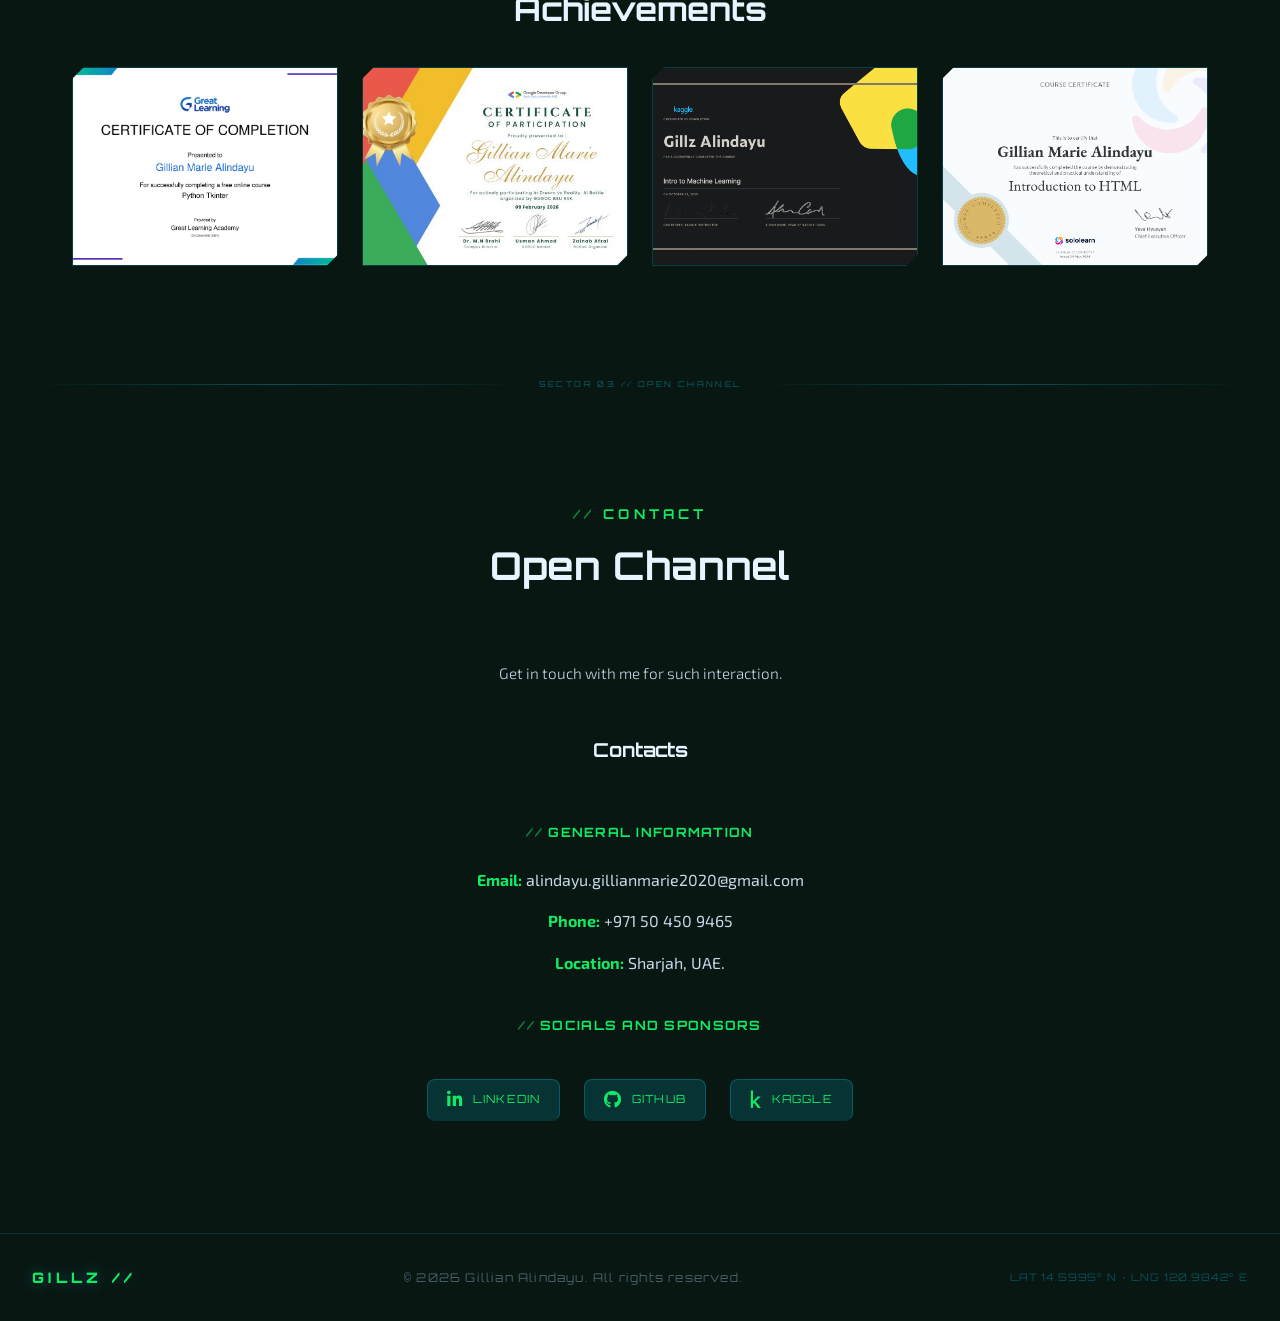
==== commit bd118885: "95.999% done" ====
--- a/index.html
+++ b/index.html
@@ -6,897 +6,666 @@
   <title>GILLZ // PORTFOLIO</title>
   <link href="https://fonts.googleapis.com/css2?family=Orbitron:wght@400;600;700;900&family=Exo+2:ital,wght@0,300;0,400;0,600;1,300&display=swap" rel="stylesheet">
   <link rel="stylesheet" href="https://cdnjs.cloudflare.com/ajax/libs/font-awesome/6.4.0/css/all.min.css">
-  <link rel="stylesheet" href="styles.css">
   <style>
     :root {
-      --void: #0d1426;
+      --void: #091712;
       --deep: #0f1830;
       --nebula-blue: #132440;
       --star-white: #e8f4ff;
       --cyan: #12ea65;
-      --cyan-dim: rgba(0,212,255,0.15);
+      --cyan-dim: rgba(0,212,255,0.12);
       --cyan-glow: rgba(0,212,255,0.4);
-      --magenta: #2a0a4a;
-      --mag-dim: rgba(255,45,120,0.15);
+      --magenta: #ffd413;
+      --mag-dim: rgba(255,45,118,0.06);
       --gold: #ffd166;
-      --text-body: #c8d8e8; /* Increased contrast for better readability */
-      --grid-line: rgba(0,212,255,0.08); /* Slightly more visible grid */
-      --card-bg: rgba(10,22,40,0.85); /* Slightly more opaque for better text contrast */
-    }
-
-    *, *::before, *::after { margin: 0; padding: 0; box-sizing: border-box; }
-
+      --text-body: #c8d8e8;
+      --grid-line: rgba(0,212,255,0.08);
+      --card-bg: rgba(7,71,56,0.85);
+      --border-dim: rgba(0,212,255,0.18);
+    }
+
+    *, *::before, *::after { margin:0; padding:0; box-sizing:border-box; }
     html { scroll-behavior: smooth; }
 
     body {
       font-family: 'Exo 2', sans-serif;
-      background-color: var(--void);
+      font-size: 16px; line-height: 1.6;
+      background: var(--void);
       color: var(--star-white);
       overflow-x: hidden;
       cursor: none;
-    }
-
-    /* ─── CUSTOM CURSOR ─── */
+      min-height: 100vh;
+    }
+
+    /* ─── CURSOR ─── */
     .cursor {
-      width: 12px; height: 12px;
-      border: 1.5px solid var(--cyan);
-      border-radius: 50%;
-      position: fixed; pointer-events: none;
-      transform: translate(-50%,-50%);
-      transition: transform 0.1s, width 0.2s, height 0.2s, background 0.2s;
-      z-index: 10000;
-      mix-blend-mode: screen;
+      width:12px; height:12px;
+      border:1.5px solid var(--cyan); border-radius:50%;
+      position:fixed; pointer-events:none;
+      transform:translate(-50%,-50%);
+      transition:width .2s,height .2s,background .2s;
+      z-index:10000; mix-blend-mode:screen;
     }
     .cursor-ring {
-      width: 36px; height: 36px;
-      border: 1px solid rgba(0,212,255,0.4);
-      border-radius: 50%;
-      position: fixed; pointer-events: none;
-      transform: translate(-50%,-50%);
-      transition: transform 0.12s ease-out, width 0.3s, height 0.3s;
-      z-index: 9999;
-    }
-    body:hover .cursor { opacity: 1; }
-
-    /* ─── STARFIELD CANVAS ─── */
+      width:36px; height:36px;
+      border:1px solid rgba(0,212,255,.4); border-radius:50%;
+      position:fixed; pointer-events:none;
+      transform:translate(-50%,-50%);
+      transition:width .3s,height .3s;
+      z-index:9999;
+    }
+
+    /* ─── STARFIELD ─── */
     #starfield {
-      position: fixed; top: 0; left: 0;
-      width: 100%; height: 100%;
-      z-index: 0; pointer-events: none;
-    }
-
-    /* ─── GRID OVERLAY ─── */
+      position:fixed; inset:0;
+      width:100%; height:100%;
+      z-index:0; pointer-events:none;
+    }
+
+    /* ─── GRID ─── */
     body::before {
-      content: '';
-      position: fixed; inset: 0;
+      content:'';
+      position:fixed; inset:0;
       background-image:
         linear-gradient(var(--grid-line) 1px, transparent 1px),
         linear-gradient(90deg, var(--grid-line) 1px, transparent 1px);
-      background-size: 60px 60px;
-      z-index: 1; pointer-events: none;
+      background-size:60px 60px;
+      z-index:1; pointer-events:none;
     }
 
     /* ─── NAV ─── */
     header {
-      position: fixed; top: 0; width: 100%;
-      z-index: 1000;
-      backdrop-filter: blur(16px);
-      background: rgba(2,4,9,0.7);
-      border-bottom: 1px solid rgba(0,212,255,0.2);
-    }
-
+      position:fixed; top:0; width:100%;
+      z-index:1000;
+      backdrop-filter:blur(18px);
+      background:rgba(2,4,9,.75);
+      border-bottom:1px solid rgba(0,212,255,.1);
+    }
     .navbar {
-      max-width: 1200px; margin: 0 auto;
-      display: flex; align-items: center; justify-content: space-between;
-      padding: 0 2rem; height: 64px;
-    }
-
+      max-width:1300px; margin:0 auto;
+      display:flex; align-items:center; justify-content:space-between;
+      padding:0 2rem; height:64px;
+    }
     .brand {
-      font-family: 'Orbitron', monospace;
-      font-size: 1.4rem; font-weight: 900;
-      letter-spacing: 0.3em;
-      color: var(--cyan);
-      text-shadow: 0 0 20px var(--cyan-glow);
-      position: relative;
-    }
-    .brand::after {
-      content: '_';
-      animation: blink 1s step-end infinite;
-      color: var(--magenta);
-    }
-    @keyframes blink { 50% { opacity: 0; } }
-
-    .nav-links {
-      display: flex; list-style: none; gap: 2.5rem;
-    }
+      font-family:'Orbitron', monospace;
+      font-size:1.1rem; font-weight:900; letter-spacing:.25em;
+      color:var(--cyan);
+      text-shadow:0 0 20px var(--cyan-glow);
+      text-decoration:none;
+    }
+    .brand::after { content:'_'; animation:blink 1s step-end infinite; color:var(--magenta); }
+    @keyframes blink { 50%{opacity:0} }
+
+    .nav-links { display:flex; list-style:none; gap:2.5rem; }
     .nav-links a {
-      font-family: 'Orbitron', monospace;
-      font-size: 0.65rem; font-weight: 600;
-      letter-spacing: 0.2em; text-transform: uppercase;
-      color: var(--text-body); text-decoration: none;
-      position: relative; transition: color 0.3s;
-    }
-    .nav-links a::before {
-      content: '> ';
-      color: var(--cyan); opacity: 0;
-      transition: opacity 0.2s;
-    }
-    .nav-links a:hover { color: var(--cyan); }
-    .nav-links a:hover::before { opacity: 1; }
+      font-family:'Orbitron', monospace;
+      font-size:.6rem; font-weight:600; letter-spacing:.2em; text-transform:uppercase;
+      color:var(--text-body); text-decoration:none;
+      transition:color .3s;
+      position:relative;
+    }
+    .nav-links a::before { content:'> '; color:var(--cyan); opacity:0; transition:opacity .2s; }
+    .nav-links a:hover, .nav-links a.active { color:var(--cyan); }
+    .nav-links a:hover::before, .nav-links a.active::before { opacity:1; }
 
     .nav-toggle {
-      display: none;
-      background: none; border: 1px solid var(--cyan);
-      color: var(--cyan); padding: 0.3rem 0.6rem;
-      font-size: 1.1rem; cursor: none;
-      font-family: 'Orbitron', monospace;
-    }
-
-    /* ─── SECTIONS BASE ─── */
-    section { position: relative; z-index: 2; }
+      display:none;
+      background:none; border:1px solid var(--cyan);
+      color:var(--cyan); padding:.3rem .6rem;
+      font-size:1.1rem; cursor:pointer;
+      font-family:'Orbitron', monospace;
+    }
+
+    /* ─── SECTIONS ─── */
+    section, .section-wrap { position:relative; z-index:2; }
 
     /* ─── HERO ─── */
     .hero {
-      min-height: 100vh;
-      display: flex; flex-direction: column;
-      align-items: center; justify-content: center;
-      text-align: center;
-      padding: 6rem 2rem 4rem;
-      overflow: hidden;
+      min-height:100vh;
+      display:flex; flex-direction:column;
+      align-items:center; justify-content:center;
+      text-align:center;
+      padding:8rem 2rem 6rem;
+      overflow:hidden;
+      position:relative; z-index:2;
     }
 
     .hero-eyebrow {
-      font-family: 'Orbitron', monospace;
-      font-size: 0.65rem; letter-spacing: 0.4em;
-      color: var(--magenta); text-transform: uppercase;
-      margin-bottom: 1.5rem;
-      opacity: 0; animation: fadeUp 0.8s 0.3s forwards;
+      font-family:'Orbitron', monospace;
+      font-size:.6rem; letter-spacing:.45em; text-transform:uppercase;
+      color:var(--magenta); margin-bottom:1.2rem;
+      opacity:0; animation:fadeUp .8s .3s forwards;
     }
 
     .hero h1 {
-      font-family: 'Orbitron', monospace;
-      font-size: clamp(2.8rem, 7vw, 6.5rem);
-      font-weight: 900;
-      letter-spacing: 0.05em;
-      line-height: 1.05;
-      background: linear-gradient(135deg, var(--star-white) 0%, var(--cyan) 50%, var(--magenta) 100%);
-      -webkit-background-clip: text;
-      -webkit-text-fill-color: transparent;
-      background-clip: text;
-      filter: drop-shadow(0 0 40px rgba(0,212,255,0.25));
-      opacity: 0; animation: fadeUp 0.9s 0.5s forwards;
+      font-family:'Orbitron', monospace;
+      font-size:clamp(2.4rem, 7vw, 6.5rem);
+      font-weight:900; letter-spacing:.05em; line-height:1.05;
+      background:linear-gradient(135deg, var(--star-white) 0%, var(--cyan) 50%, var(--magenta) 100%);
+      -webkit-background-clip:text; -webkit-text-fill-color:transparent;
+      background-clip:text;
+      filter:drop-shadow(0 0 40px rgba(0,212,255,.25));
+      opacity:0; animation:fadeUp .9s .5s forwards;
     }
 
     .hero-sub {
-      margin-top: 1.5rem;
-      font-size: 1rem; font-weight: 300; font-style: italic;
-      color: var(--text-body); letter-spacing: 0.08em;
-      max-width: 520px;
-      opacity: 0; animation: fadeUp 0.9s 0.7s forwards;
+      margin-top:1.5rem;
+      font-size:1rem; font-weight:300; font-style:italic;
+      color:var(--text-body); letter-spacing:.08em; max-width:520px;
+      opacity:0; animation:fadeUp .9s .7s forwards;
     }
 
     .hero-tags {
-      display: flex; gap: 0.8rem; flex-wrap: wrap;
-      justify-content: center; margin-top: 2.5rem;
-      opacity: 0; animation: fadeUp 0.9s 0.9s forwards;
+      display:flex; gap:.8rem; flex-wrap:wrap;
+      justify-content:center; margin-top:2.5rem;
+      opacity:0; animation:fadeUp .9s .9s forwards;
     }
     .tag {
-      font-family: 'Orbitron', monospace;
-      font-size: 0.6rem; letter-spacing: 0.15em;
-      padding: 0.4rem 1rem;
-      border: 1px solid rgba(0,212,255,0.3);
-      color: var(--cyan); background: var(--cyan-dim);
-      text-transform: uppercase;
-      clip-path: polygon(8px 0%, 100% 0%, calc(100% - 8px) 100%, 0% 100%);
+      font-family:'Orbitron', monospace;
+      font-size:.55rem; letter-spacing:.13em; text-transform:uppercase;
+      padding:.4rem 1rem;
+      border:1px solid rgba(0,212,255,.3);
+      color:var(--cyan); background:var(--cyan-dim);
+      clip-path:polygon(8px 0%,100% 0%,calc(100% - 8px) 100%,0% 100%);
     }
 
     .hero-cta {
-      margin-top: 3.5rem;
-      opacity: 0; animation: fadeUp 0.9s 1.1s forwards;
-    }
-    .btn-primary {
-      font-family: 'Orbitron', monospace;
-      font-size: 0.7rem; letter-spacing: 0.2em;
-      text-transform: uppercase; text-decoration: none;
-      color: var(--void);
-      background: linear-gradient(135deg, var(--cyan), #0099bb);
-      padding: 0.9rem 2.5rem;
-      display: inline-block;
-      clip-path: polygon(12px 0%, 100% 0%, calc(100% - 12px) 100%, 0% 100%);
-      transition: filter 0.3s, transform 0.3s;
-      box-shadow: 0 0 30px rgba(0,212,255,0.3);
-    }
-    .btn-primary:hover {
-      filter: brightness(1.2);
-      transform: translateY(-2px);
-      box-shadow: 0 0 50px rgba(0,212,255,0.5);
+      margin-top:3.5rem;
+      opacity:0; animation:fadeUp .9s 1.1s forwards;
     }
 
     /* Orbiting ring decoration */
     .orbit-ring {
-      position: absolute;
-      border-radius: 50%;
-      border: 1px solid;
-      animation: spin linear infinite;
-      pointer-events: none;
+      position:absolute; border-radius:50%; border:1px solid;
+      animation:spin linear infinite; pointer-events:none;
     }
     .orbit-ring-1 {
-      width: 380px; height: 380px;
-      border-color: rgba(0,212,255,0.08);
-      top: 50%; left: 50%;
-      margin-top: -190px; margin-left: -190px;
-      animation-duration: 30s;
+      width:380px; height:380px;
+      border-color:rgba(0,212,255,.08);
+      top:50%; left:50%;
+      margin-top:-190px; margin-left:-190px;
+      animation-duration:30s;
     }
     .orbit-ring-2 {
-      width: 560px; height: 560px;
-      border-color: rgba(255,45,120,0.05);
-      top: 50%; left: 50%;
-      margin-top: -280px; margin-left: -280px;
-      animation-duration: 50s;
-      animation-direction: reverse;
+      width:560px; height:560px;
+      border-color:rgba(255,45,120,.05);
+      top:50%; left:50%;
+      margin-top:-280px; margin-left:-280px;
+      animation-duration:50s;
+      animation-direction:reverse;
     }
     .orbit-dot {
-      position: absolute;
-      width: 6px; height: 6px;
-      background: var(--cyan);
-      border-radius: 50%;
-      top: -3px; left: 50%;
-      margin-left: -3px;
-      box-shadow: 0 0 10px var(--cyan);
-    }
-    .orbit-ring-2 .orbit-dot { background: var(--magenta); box-shadow: 0 0 10px var(--magenta); }
-
-    @keyframes spin { from { transform: rotate(0deg); } to { transform: rotate(360deg); } }
+      position:absolute; width:6px; height:6px;
+      background:var(--cyan); border-radius:50%;
+      top:-3px; left:50%; margin-left:-3px;
+      box-shadow:0 0 10px var(--cyan);
+    }
+    .orbit-ring-2 .orbit-dot { background:var(--magenta); box-shadow:0 0 10px var(--magenta); }
+
+    @keyframes spin { from{transform:rotate(0deg)} to{transform:rotate(360deg)} }
     @keyframes fadeUp {
-      from { opacity: 0; transform: translateY(30px); }
-      to { opacity: 1; transform: translateY(0); }
-    }
-
-    /* ─── DIVIDER ─── */
+      from{opacity:0;transform:translateY(30px)}
+      to{opacity:1;transform:translateY(0)}
+    }
+
+    /* ─── SCROLL INDICATOR ─── */
+    .scroll-line {
+      position:absolute; bottom:2.5rem; left:50%;
+      transform:translateX(-50%);
+      display:flex; flex-direction:column; align-items:center; gap:.4rem;
+    }
+    .scroll-line span {
+      font-family:'Orbitron', monospace;
+      font-size:.5rem; letter-spacing:.3em;
+      color:rgba(0,212,255,.4);
+    }
+    .scroll-track {
+      width:1px; height:50px;
+      background:rgba(0,212,255,.15);
+      position:relative; overflow:hidden;
+    }
+    .scroll-thumb {
+      position:absolute; width:100%; height:40%;
+      background:var(--cyan);
+      animation:scrollDown 1.8s ease-in-out infinite;
+    }
+    @keyframes scrollDown { 0%{top:-40%} 100%{top:140%} }
+
+    /* ─── SECTION DIVIDER ─── */
     .section-divider {
-      display: flex; align-items: center; gap: 1rem;
-      max-width: 1200px; margin: 0 auto;
-      padding: 0 2rem;
+      display:flex; align-items:center; gap:1rem;
+      max-width:1300px; margin:0 auto;
+      padding:0 2rem; position:relative; z-index:2;
     }
     .section-divider::before, .section-divider::after {
-      content: ''; flex: 1;
-      height: 1px;
-      background: linear-gradient(90deg, transparent, rgba(0,212,255,0.3), transparent);
+      content:''; flex:1; height:1px;
+      background:linear-gradient(90deg, transparent, rgba(0,212,255,.3), transparent);
     }
     .section-divider span {
-      font-family: 'Orbitron', monospace;
-      font-size: 0.55rem; letter-spacing: 0.3em;
-      color: rgba(0,212,255,0.4); text-transform: uppercase;
-      white-space: nowrap;
+      font-family:'Orbitron', monospace;
+      font-size:.5rem; letter-spacing:.3em; text-transform:uppercase;
+      color:rgba(0,212,255,.4); white-space:nowrap;
     }
 
     /* ─── ABOUT ─── */
     .about {
-      padding: 7rem 2rem;
-      max-width: 1200px; margin: 0 auto;
-      display: grid;
-      grid-template-columns: 300px 1fr;
-      gap: 5rem; align-items: start;
-    }
-
-    .profile-frame {
-      position: relative;
-    }
+      padding:7rem 2rem;
+      max-width:1200px; margin:0 auto;
+      display:grid;
+      grid-template-columns:300px 1fr;
+      gap:5rem; align-items:start;
+      position:relative; z-index:2;
+    }
+
+    .profile-frame { position:relative; }
     .profile-pic {
-      width: 100%; aspect-ratio: 1;
-      object-fit: cover;
-      display: block;
-      clip-path: polygon(20px 0%, 100% 0%, 100% calc(100% - 20px), calc(100% - 20px) 100%, 0% 100%, 0% 20px);
-      border: 2px solid rgba(0,212,255,0.2);
-      filter: saturate(0.8) contrast(1.1);
-      transition: filter 0.4s;
-    }
-    .profile-frame:hover .profile-pic { filter: saturate(1.1) contrast(1.1); }
-
+      width:100%; aspect-ratio:1;
+      object-fit:cover; display:block;
+      clip-path:polygon(20px 0%,100% 0%,100% calc(100% - 20px),calc(100% - 20px) 100%,0% 100%,0% 20px);
+      border:2px solid rgba(0,212,255,.2);
+      filter:saturate(.8) contrast(1.1);
+      transition:filter .4s;
+    }
+    .profile-frame:hover .profile-pic { filter:saturate(1.1) contrast(1.1); }
     .profile-frame::before {
-      content: '';
-      position: absolute; inset: -8px;
-      clip-path: polygon(20px 0%, 100% 0%, 100% calc(100% - 20px), calc(100% - 20px) 100%, 0% 100%, 0% 20px);
-      border: 1px solid rgba(0,212,255,0.15);
-      z-index: -1;
-    }
-
-    .about-text {
-      display: flex; flex-direction: column; gap: 2.5rem;
-    }
-    .about-text > * + * { margin-top: 2.5rem; }
-
-    .about-text h2, .about-text h3 {
-      font-family: 'Orbitron', monospace;
-      font-size: 0.6rem; letter-spacing: 0.4em;
-      color: var(--cyan); text-transform: uppercase;
-      margin-bottom: 1rem;
-    }
-    .about-text h2::before, .about-text h3::before { content: '// '; opacity: 0.5; }
-    .about-text h3 { font-size: 0.75rem; }
+      content:''; position:absolute; inset:-8px;
+      clip-path:polygon(20px 0%,100% 0%,100% calc(100% - 20px),calc(100% - 20px) 100%,0% 100%,0% 20px);
+      border:1px solid rgba(0,212,255,.15);
+      z-index:-1;
+    }
+
+    .about-text { display:flex; flex-direction:column; gap:2.5rem; }
+
+    /* ── SECTION HEADINGS (About Me, Skills, Events, etc.) — made medium ── */
+    .about-text h2 {
+      font-family:'Orbitron', monospace;
+      font-size:.85rem;          /* was .6rem — bumped to readable medium */
+      letter-spacing:.3em;
+      color:var(--cyan); text-transform:uppercase; margin-bottom:1rem;
+    }
+    .about-text h2::before { content:'// '; opacity:.5; }
+
+    .about-text h3 {
+      font-family:'Orbitron', monospace;
+      font-size:.95rem;          /* was .75rem */
+      letter-spacing:.25em;
+      color:var(--cyan); text-transform:uppercase; margin-bottom:1rem;
+    }
+    .about-text h3::before { content:'// '; opacity:.5; }
 
     .about-text p {
-      color: var(--text-body);
-      font-size: 0.92rem; line-height: 1.9;
-      margin-bottom: 1rem;
-      font-weight: 300;
-    }
-
-    .skills-row {
-      display: flex; flex-wrap: wrap; gap: 0.75rem;
-      justify-content: flex-start;
-    }
+      color:var(--text-body); font-size:1rem;
+      line-height:1.8; font-weight:300; margin-bottom:1rem;
+    }
+
+    .skills-row { display:flex; flex-wrap:wrap; gap:.75rem; }
     .skill-chip {
-      font-family: 'Orbitron', monospace;
-      font-size: 0.55rem; letter-spacing: 0.12em;
-      padding: 0.4rem 0.9rem;
-      border: 1px solid rgba(255,209,102,0.4);
-      color: var(--gold); background: rgba(255,209,102,0.08);
-      text-transform: uppercase; border-radius: 4px;
-      white-space: nowrap;
-    }
-
-    /* New layout sections */
-    .about-subsection {
-      display: flex; flex-direction: column; gap: 1.5rem;
-    }
+      font-family:'Orbitron', monospace;
+      font-size:.65rem; letter-spacing:.12em;
+      padding:.4rem .9rem;
+      border:1px solid rgba(255,209,102,.4);
+      color:var(--gold); background:rgba(255,209,102,.08);
+      text-transform:uppercase; border-radius:4px;
+      white-space:nowrap;
+    }
+
+    .about-subsection { display:flex; flex-direction:column; gap:1.5rem; }
+
     .events-images {
-      display: grid; grid-template-columns: repeat(auto-fit, minmax(200px, 1fr));
-      gap: 1rem; margin-top: 1rem;
+      display:grid; grid-template-columns:repeat(auto-fit, minmax(180px,1fr));
+      gap:1rem; margin-top:1rem;
     }
     .events-images img {
-      width: 100%; max-height: 200px; height: auto; object-fit: cover; border-radius: 8px;
-      border: 1px solid rgba(0,212,255,0.2);
-      transition: border-color 0.3s, transform 0.3s;
-    }
-    .events-images img:hover {
-      border-color: var(--cyan); transform: scale(1.02);
-    }
-    figure { margin: 0; }
-    figcaption { font-style: italic; opacity: 0.9; margin-top: 0.5rem; }
+      width:100%; max-height:200px; object-fit:cover;
+      border-radius:8px; border:1px solid rgba(0,212,255,.2);
+      transition:border-color .3s, transform .3s;
+    }
+    .events-images img:hover { border-color:var(--cyan); transform:scale(1.02); }
+
+    figure { margin:0; }
+    figcaption { font-style:italic; opacity:.9; margin-top:.5rem; font-size:.85rem; color:var(--text-body); }
 
     .skill-cards {
-      display: grid;
-      grid-template-columns: repeat(auto-fit, minmax(280px, 1fr));
-      gap: 2rem;
-      margin-top: 1rem;
+      display:grid;
+      grid-template-columns:repeat(auto-fit, minmax(260px,1fr));
+      gap:1.5rem; margin-top:1rem;
     }
     .skill-card {
-      background: var(--card-bg);
-      border: 1px solid rgba(0,212,255,0.2);
-      padding: 1.75rem;
-      border-radius: 12px;
-      transition: all 0.3s ease;
+      background:var(--card-bg);
+      border:1px solid rgba(0,212,255,.2);
+      padding:1.75rem; border-radius:12px;
+      transition:all .3s ease;
     }
     .skill-card:hover {
-      border-color: rgba(0,212,255,0.4);
-      transform: translateY(-4px); box-shadow: 0 10px 30px rgba(0,212,255,0.1);
+      border-color:rgba(0,212,255,.4);
+      transform:translateY(-4px); box-shadow:0 10px 30px rgba(0,212,255,.1);
     }
     .skill-card h3 {
-      font-family: 'Orbitron', monospace;
-      font-size: 0.95rem;
-      color: var(--cyan);
-      margin-bottom: 1rem;
-      text-transform: uppercase;
-      letter-spacing: 0.12em;
-    }
-    .skill-card p {
-      color: var(--text-body);
-      font-size: 0.88rem;
-      line-height: 1.7;
-    }
-
-    @media (max-width: 768px) {
-      .about { gap: 3rem; text-align: center; }
-      .skills-row { justify-content: center; }
-      .events-images { grid-template-columns: 1fr; }
-      .profile-frame { max-width: 280px; margin: 0 auto; }
-    }
+      font-family:'Orbitron', monospace;
+      font-size:.85rem; color:var(--cyan);
+      margin-bottom:1rem; text-transform:uppercase; letter-spacing:.1em;
+    }
+    .skill-card h3::before { content:none; }
+    .skill-card p { color:var(--text-body); font-size:.9rem; line-height:1.7; }
 
     /* ─── PROJECTS ─── */
     .projects-section {
-      padding: 7rem 2rem;
-      max-width: 1200px; margin: 0 auto;
-    }
-
-    .section-header {
-      margin-bottom: 4rem;
-    }
+      padding:7rem 2rem;
+      max-width:1200px; margin:0 auto;
+      position:relative; z-index:2;
+    }
+
+    .section-header { margin-bottom:4rem; }
     .section-header h2 {
-      font-family: 'Orbitron', monospace;
-      font-size: 0.6rem; letter-spacing: 0.4em;
-      color: var(--cyan); text-transform: uppercase;
-      margin-bottom: 0.6rem;
-    }
-    .section-header h2::before { content: '// '; opacity: 0.5; }
+      font-family:'Orbitron', monospace;
+      font-size:.85rem;           /* was .6rem */
+      letter-spacing:.3em;
+      color:var(--cyan); text-transform:uppercase; margin-bottom:.6rem;
+    }
+    .section-header h2::before { content:'// '; opacity:.5; }
     .section-header .big-title {
-      font-family: 'Orbitron', monospace;
-      font-size: clamp(1.8rem, 3vw, 2.6rem);
-      font-weight: 700; color: var(--star-white);
+      font-family:'Orbitron', monospace;
+      font-size:clamp(1.8rem,3vw,2.6rem);
+      font-weight:700; color:var(--star-white);
     }
 
     .project-list {
-      display: grid;
-      grid-template-columns: repeat(auto-fill, minmax(300px, 1fr));
-      gap: 1.5rem;
-      margin-bottom: 3rem;
-    }
-
-    .featured-wrapper {
-      margin-top: 3rem;
-    }
-
+      display:grid;
+      grid-template-columns:repeat(auto-fill, minmax(300px,1fr));
+      gap:1.5rem; margin-bottom:3rem;
+    }
+
+    .project-card {
+      background:var(--card-bg);
+      border:1px solid rgba(0,212,255,.2);
+      padding:2rem; position:relative;
+      transition:border-color .3s, transform .3s;
+      overflow:hidden;
+    }
+    .project-card::before {
+      content:''; position:absolute; top:0; left:0;
+      width:3px; height:100%;
+      background:linear-gradient(180deg, var(--cyan), var(--magenta));
+      opacity:0; transition:opacity .3s;
+    }
+    .project-card:hover { border-color:rgba(0,212,255,.35); transform:translateY(-4px); }
+    .project-card:hover::before { opacity:1; }
+
+    .card-num {
+      font-family:'Orbitron', monospace;
+      font-size:2.5rem; font-weight:900;
+      color:rgba(0,212,255,.06);
+      position:absolute; top:1rem; right:1.5rem;
+      line-height:1; pointer-events:none;
+    }
+
+    .project-card h3 {
+      font-family:'Orbitron', monospace;
+      font-size:1rem; font-weight:600;
+      letter-spacing:.1em; text-transform:uppercase;
+      color:var(--star-white); margin-bottom:.8rem;
+    }
+    .project-card p { font-size:.9rem; color:var(--text-body); line-height:1.7; font-weight:300; }
+
+    .card-link {
+      display:inline-block; margin-top:1.5rem;
+      font-family:'Orbitron', monospace;
+      font-size:.6rem; letter-spacing:.15em;
+      color:var(--cyan); text-decoration:none; text-transform:uppercase;
+      border-bottom:1px solid transparent; transition:border-color .2s;
+    }
+    .card-link:hover { border-color:var(--cyan); }
+    .card-link::after { content:' →'; }
+
+    .featured-wrapper { margin-top:3rem; }
     .featured-label {
-      font-family: 'Orbitron', monospace;
-      font-size: 0.55rem;
-      letter-spacing: 0.3em;
-      color: rgba(0,212,255,0.4);
-      text-transform: uppercase;
-      margin-bottom: 2rem;
-      font-weight: 400;
+      font-family:'Orbitron', monospace;
+      font-size:.55rem; letter-spacing:.3em;
+      color:rgba(0,212,255,.4); text-transform:uppercase;
+      margin-bottom:2rem; font-weight:400;
     }
 
     .featured-projects {
-      display: grid;
-      grid-template-columns: repeat(auto-fit, minmax(300px, 1fr));
-      gap: 2rem;
-      width: 100%;
+      display:grid;
+      grid-template-columns:repeat(auto-fit, minmax(280px,1fr));
+      gap:2rem;
     }
 
     .featured-card {
-      background: var(--card-bg);
-      border: 1px solid rgba(0,212,255,0.2);
-      border-radius: 8px;
-      overflow: hidden;
-      transition: all 0.3s cubic-bezier(0.34, 1.56, 0.64, 1);
-      display: flex;
-      flex-direction: column;
-    }
-
+      background:var(--card-bg);
+      border:1px solid rgba(0,212,255,.2);
+      border-radius:8px; overflow:hidden;
+      transition:all .3s cubic-bezier(.34,1.56,.64,1);
+      display:flex; flex-direction:column;
+    }
     .featured-card:hover {
-      border-color: rgba(0,212,255,0.4);
-      transform: translateY(-4px);
-      box-shadow: 0 12px 40px rgba(0,212,255,0.1);
+      border-color:rgba(0,212,255,.4);
+      transform:translateY(-4px);
+      box-shadow:0 12px 40px rgba(0,212,255,.1);
     }
 
     .featured-image {
-      width: 100%;
-      aspect-ratio: 16 / 10;
-      object-fit: cover;
-      border-bottom: 1px solid rgba(0,212,255,0.15);
-    }
-
-    .featured-content {
-      padding: 1.5rem;
-      flex: 1;
-      display: flex;
-      flex-direction: column;
-    }
-
+      width:100%; aspect-ratio:16/10;
+      object-fit:cover;
+      border-bottom:1px solid rgba(0,212,255,.15);
+    }
+
+    .featured-content { padding:1.5rem; flex:1; display:flex; flex-direction:column; }
     .featured-card h4 {
-      font-family: 'Orbitron', monospace;
-      font-size: 0.9rem;
-      font-weight: 600;
-      color: var(--cyan);
-      margin-bottom: 0.8rem;
-      text-transform: uppercase;
-      letter-spacing: 0.1em;
-    }
-
-    .featured-card p {
-      color: var(--text-body);
-      font-size: 0.85rem;
-      line-height: 1.6;
-      margin-bottom: 1.2rem;
-      flex: 1;
-    }
-
-    .featured-card .card-link {
-      align-self: flex-start;
-      margin-top: auto;
-    }
-
-    .project-card {
-      background: var(--card-bg);
-      border: 1px solid rgba(0,212,255,0.2);
-      padding: 2rem;
-      position: relative;
-      transition: border-color 0.3s, transform 0.3s;
-      overflow: hidden;
-    }
-    .project-card::before {
-      content: '';
-      position: absolute; top: 0; left: 0;
-      width: 3px; height: 100%;
-      background: linear-gradient(180deg, var(--cyan), var(--magenta));
-      opacity: 0; transition: opacity 0.3s;
-    }
-    .project-card:hover { border-color: rgba(0,212,255,0.35); transform: translateY(-4px); }
-    .project-card:hover::before { opacity: 1; }
-
-    .card-num {
-      font-family: 'Orbitron', monospace;
-      font-size: 2.5rem; font-weight: 900;
-      color: rgba(0,212,255,0.06);
-      position: absolute; top: 1rem; right: 1.5rem;
-      line-height: 1; pointer-events: none;
-    }
-
-    .project-card h3 {
-      font-family: 'Orbitron', monospace;
-      font-size: 0.85rem; font-weight: 600;
-      letter-spacing: 0.1em; text-transform: uppercase;
-      color: var(--star-white); margin-bottom: 0.8rem;
-    }
-    .project-card p {
-      font-size: 0.85rem; color: var(--text-body);
-      line-height: 1.7; font-weight: 300;
-    }
-    .card-link {
-      display: inline-block; margin-top: 1.5rem;
-      font-family: 'Orbitron', monospace;
-      font-size: 0.6rem; letter-spacing: 0.15em;
-      color: var(--cyan); text-decoration: none;
-      text-transform: uppercase;
-      border-bottom: 1px solid transparent;
-      transition: border-color 0.2s;
-    }
-    .card-link:hover { border-color: var(--cyan); }
-    .card-link::after { content: ' →'; }
+      font-family:'Orbitron', monospace;
+      font-size:.9rem; font-weight:600;
+      color:var(--cyan); margin-bottom:.8rem;
+      text-transform:uppercase; letter-spacing:.1em;
+    }
+    .featured-card p { color:var(--text-body); font-size:.9rem; line-height:1.6; margin-bottom:1.2rem; flex:1; }
+    .featured-card .card-link { align-self:flex-start; margin-top:auto; }
+
+    /* ─── SKILLS DESCRIPTION ─── */
+    .skills-description {
+      padding:7rem 2rem;
+      max-width:1200px; margin:0 auto;
+      position:relative; z-index:2;
+    }
+    .skills-description > h2 {
+      font-family:'Orbitron', monospace;
+      font-size:.85rem;           /* was .7rem */
+      letter-spacing:.3em;
+      color:var(--cyan); text-transform:uppercase; margin-bottom:2.5rem;
+    }
+    .skills-description > h2::before { content:'// '; opacity:.5; }
+
+    .skills-top-grid {
+      display:grid;
+      grid-template-columns:1fr 300px;
+      gap:3rem; align-items:center;
+      margin-bottom:4rem;
+    }
+    .description p { color:var(--text-body); font-size:1rem; line-height:1.8; margin-bottom:1rem; }
+    .description-image {
+      width:100%; height:auto;
+      border:1px solid rgba(0,212,255,.2); border-radius:8px;
+      transition:border-color .3s;
+    }
+    .description-image:hover { border-color:rgba(0,212,255,.4); }
+
+    .certificates-achievements { margin-top:3rem; }
+    .certificates-achievements .big-title {
+      font-family:'Orbitron', monospace;
+      font-size:clamp(1.4rem,3vw,2rem);
+      font-weight:700; color:var(--star-white);
+      text-align:center; margin-bottom:2rem;
+    }
+
+    .showcase-images-grid {
+      display:grid;
+      grid-template-columns:repeat(auto-fit, minmax(220px,1fr));
+      gap:1.5rem;
+    }
+    .showcase-images-grid .description-image {
+      aspect-ratio:16/12; object-fit:cover;
+      clip-path:polygon(12px 0%,100% 0%,100% calc(100% - 12px),calc(100% - 12px) 100%,0% 100%,0% 12px);
+      border-radius:0;
+      transition:all .3s cubic-bezier(.34,1.56,.64,1);
+      cursor:pointer;
+    }
+    .showcase-images-grid .description-image:hover {
+      border-color:rgba(0,212,255,.5);
+      transform:translateY(-6px) scale(1.02);
+      box-shadow:0 16px 50px rgba(0,212,255,.15);
+    }
 
     /* ─── CONTACT ─── */
     .contact-section {
-      padding: 7rem 2rem;
-      max-width: 760px; margin: 0 auto;
-    }
-
-    .contact-section .section-header { text-align: center; }
+      padding:7rem 2rem;
+      max-width:760px; margin:0 auto;
+      position:relative; z-index:2;
+    }
+    .contact-section .section-header { text-align:center; }
 
     .contact-intro {
-      text-align: center; margin-bottom: 3rem;
-      font-size: 0.9rem; color: var(--text-body);
-      font-weight: 300; line-height: 1.8;
-    }
-
-    #contact-form {
-      display: grid; gap: 1.2rem;
-    }
-
-    .form-field { position: relative; }
-
-    .form-label {
-      display: block;
-      font-family: 'Orbitron', monospace;
-      font-size: 0.55rem; letter-spacing: 0.25em;
-      color: rgba(0,212,255,0.6); text-transform: uppercase;
-      margin-bottom: 0.5rem;
-    }
-    .form-label::before { content: '> '; }
-
-    input, textarea {
-      width: 100%;
-      background: rgba(10,22,40,0.6);
-      border: 1px solid rgba(0,212,255,0.25);
-      color: var(--star-white);
-      font-family: 'Exo 2', sans-serif;
-      font-size: 0.9rem; font-weight: 300;
-      padding: 0.9rem 1.2rem;
-      outline: none;
-      transition: border-color 0.3s, box-shadow 0.3s;
-      resize: none;
-      caret-color: var(--cyan);
-    }
-    input:focus, textarea:focus {
-      border-color: rgba(0,212,255,0.5);
-      box-shadow: 0 0 20px rgba(0,212,255,0.08), inset 0 0 10px rgba(0,212,255,0.03);
-    }
-    input::placeholder, textarea::placeholder { color: rgba(168,200,232,0.3); }
-
-    .btn-submit {
-      font-family: 'Orbitron', monospace;
-      font-size: 0.7rem; letter-spacing: 0.25em;
-      text-transform: uppercase;
-      color: var(--void);
-      background: linear-gradient(135deg, var(--magenta), #cc1155);
-      border: none; cursor: none;
-      padding: 1rem 2.5rem;
-      clip-path: polygon(12px 0%, 100% 0%, calc(100% - 12px) 100%, 0% 100%);
-      transition: filter 0.3s, transform 0.3s;
-      box-shadow: 0 0 30px rgba(255,45,120,0.25);
-      justify-self: end;
-      width: 100%;
-      margin-top: 0.5rem;
-    }
-    .btn-submit:hover {
-      filter: brightness(1.2);
-      transform: translateY(-2px);
-      box-shadow: 0 0 50px rgba(255,45,120,0.4);
-    }
-
-    .form-note {
-      font-size: 0.75rem; color: rgba(0,212,255,0.5);
-      font-family: 'Orbitron', monospace; letter-spacing: 0.1em;
-      text-align: center; margin-top: 0.5rem;
+      text-align:center; margin-bottom:3rem;
+      font-size:.95rem; color:var(--text-body);
+      font-weight:300; line-height:1.8;
     }
 
     .contact-info {
-      display: flex;
-      flex-direction: column;
-      gap: 1rem;
-      text-align: center;
-      margin-top: 2rem;
-    }
-    .contact-info p {
-      font-size: 0.9rem;
-      color: var(--text-body);
-      margin: 0;
-    }
-    .contact-info strong {
-      color: var(--cyan);
-    }
-    @media (min-width: 768px) {
+      display:flex; flex-direction:column;
+      gap:1rem; text-align:center; margin-top:2rem;
+    }
+    .contact-info p { font-size:1rem; line-height:1.6; color:var(--text-body); margin:0; }
+    .contact-info strong { color:var(--cyan); }
+
+    .contact-info h3 {
+      font-family:'Orbitron', monospace;
+      font-size:1.2rem; color:var(--star-white);
+      margin-bottom:1rem; text-align:center;
+    }
+    .contact-info h4 {
+      font-family:'Orbitron', monospace;
+      font-size:.8rem; letter-spacing:.1em;
+      color:var(--cyan); text-transform:uppercase;
+      margin:1.5rem 0 .5rem;
+    }
+    .contact-info h4::before { content:'// '; opacity:.5; }
+    .contact-info a { color:var(--cyan); text-decoration:none; border-bottom:1px solid transparent; transition:border-color .2s; }
+    .contact-info a:hover { border-color:var(--cyan); }
+
+    .social-links {
+      display:flex; gap:1.5rem;
+      justify-content:center; margin-top:1.2rem; flex-wrap:wrap;
+    }
+    .social-icon {
+      display:inline-flex; align-items:center; gap:.6rem;
+      padding:.7rem 1.2rem;
+      background:rgba(0,213,255,.15);
+      border:1px solid rgba(0,212,255,.25); border-radius:8px;
+      color:var(--cyan); text-decoration:none;
+      font-family:'Orbitron', monospace;
+      font-size:.7rem; letter-spacing:.1em; text-transform:uppercase;
+      transition:all .3s ease;
+    }
+    .social-icon i { font-size:1.1rem; transition:transform .3s ease; }
+    .social-icon:hover {
+      background:rgba(0,212,255,.2); border-color:rgba(0,212,255,.5);
+      box-shadow:0 0 20px rgba(0,212,255,.2); transform:translateY(-2px);
+    }
+    .social-icon:hover i { transform:scale(1.2); }
+
+    /* ─── BTN PRIMARY ─── */
+    .btn-primary {
+      font-family:'Orbitron', monospace;
+      font-size:.7rem; letter-spacing:.2em; text-transform:uppercase;
+      color:var(--void);
+      background:linear-gradient(135deg, var(--cyan), #0099bb);
+      padding:.9rem 2.5rem; display:inline-block;
+      clip-path:polygon(12px 0%,100% 0%,calc(100% - 12px) 100%,0% 100%);
+      transition:filter .3s, transform .3s;
+      box-shadow:0 0 30px rgba(0,212,255,.3);
+      text-decoration:none;
+    }
+    .btn-primary:hover { filter:brightness(1.2); transform:translateY(-2px); box-shadow:0 0 50px rgba(0,212,255,.5); }
+
+    /* ─── FOOTER ─── */
+    footer {
+      position:relative; z-index:2;
+      border-top:1px solid rgba(0,212,255,.15);
+      padding:2rem;
+    }
+    .footer-inner {
+      max-width:1300px; margin:0 auto;
+      display:flex; justify-content:space-between; align-items:center;
+      flex-wrap:wrap; gap:1rem;
+    }
+    .footer-brand {
+      font-family:'Orbitron', monospace;
+      font-size:.9rem; font-weight:900; letter-spacing:.3em;
+      color:var(--cyan); text-shadow:0 0 15px var(--cyan-glow);
+    }
+    .footer-copy { font-size:.75rem; color:rgba(168,200,232,.4); font-family:'Orbitron', monospace; letter-spacing:.1em; }
+    .footer-coords { font-size:.65rem; color:rgba(0,212,255,.3); font-family:'Orbitron', monospace; letter-spacing:.08em; }
+
+    /* ─── LIGHTBOX ─── */
+    .lightbox {
+      display:none; position:fixed; inset:0;
+      background:rgba(0,0,0,.92); z-index:9000;
+      align-items:center; justify-content:center;
+    }
+    .lightbox.open { display:flex; }
+    .lightbox-content { max-width:90vw; max-height:90vh; object-fit:contain; border:1px solid rgba(0,212,255,.3); }
+    .lightbox-close {
+      position:absolute; top:1.5rem; right:2rem;
+      font-size:2.5rem; color:var(--cyan); cursor:pointer; line-height:1;
+    }
+    .lightbox-nav {
+      position:absolute; top:50%; transform:translateY(-50%);
+      font-size:2rem; color:var(--cyan); cursor:pointer;
+      padding:1rem; z-index:9001;
+    }
+    .lightbox-prev { left:1.5rem; }
+    .lightbox-next { right:1.5rem; }
+    .lightbox-caption {
+      position:absolute; bottom:2rem; left:50%; transform:translateX(-50%);
+      font-family:'Orbitron', monospace; font-size:.6rem; letter-spacing:.2em;
+      color:rgba(0,212,255,.6); text-transform:uppercase;
+    }
+
+    /* ─── RESPONSIVE ─── */
+    @media (max-width:900px) {
+      .skills-top-grid { grid-template-columns:1fr; }
+    }
+    @media (max-width:768px) {
+      .nav-toggle { display:block; }
+      .nav-links {
+        display:none; position:absolute; top:64px; left:0; right:0;
+        background:rgba(2,4,9,.97);
+        border-bottom:1px solid rgba(0,212,255,.12);
+        flex-direction:column; align-items:center;
+        gap:0; padding:1.5rem 0;
+      }
+      .nav-links.open { display:flex; }
+      .nav-links li { width:100%; text-align:center; padding:.8rem 0; }
+
+      .about { grid-template-columns:1fr; gap:3rem; text-align:center; padding:5rem 2rem; }
+      .profile-frame { max-width:260px; margin:0 auto; }
+      .skills-row { justify-content:center; }
+
+      .orbit-ring-1 { width:280px; height:280px; margin-top:-140px; margin-left:-140px; }
+      .orbit-ring-2 { width:420px; height:420px; margin-top:-210px; margin-left:-210px; }
+
+      .project-list { grid-template-columns:1fr; }
+      .footer-inner { flex-direction:column; text-align:center; }
+
+      .showcase-images-grid { grid-template-columns:repeat(2,1fr); gap:1rem; }
+
       .contact-info {
-        display: grid;
-        grid-template-columns: 1fr 1fr;
-        gap: 2rem;
-        text-align: left;
+        display:grid; grid-template-columns:1fr 1fr;
+        gap:1.5rem; text-align:left;
       }
-      .contact-info h3 {
-        grid-column: 1 / -1;
-        text-align: center;
-      }
-    }
-
-    .contact-info h3 {
-      font-family: 'Orbitron', monospace;
-      font-size: 1.2rem;
-      color: var(--star-white);
-      margin-bottom: 1rem;
-      text-align: center;
-    }
-    .contact-info h4 {
-      font-family: 'Orbitron', monospace;
-      font-size: 0.8rem;
-      letter-spacing: 0.1em;
-      color: var(--cyan);
-      text-transform: uppercase;
-      margin: 1.5rem 0 0.5rem 0;
-    }
-    .contact-info h4::before { content: '// '; opacity: 0.5; }
-    .contact-info a {
-      color: var(--cyan);
-      text-decoration: none;
-      border-bottom: 1px solid transparent;
-      transition: border-color 0.2s;
-    }
-    .contact-info a:hover { border-color: var(--cyan); }
-
-    /* ─── SOCIAL LINKS ─── */
-    .social-links {
-      display: flex;
-      gap: 1.5rem;
-      justify-content: center;
-      margin-top: 1.2rem;
-      flex-wrap: wrap;
-    }
-    .social-icon {
-      display: inline-flex;
-      align-items: center;
-      gap: 0.6rem;
-      padding: 0.7rem 1.2rem;
-      background: rgba(0, 212, 255, 0.08);
-      border: 1px solid rgba(0, 212, 255, 0.25);
-      border-radius: 8px;
-      color: var(--cyan);
-      text-decoration: none;
-      font-family: 'Orbitron', monospace;
-      font-size: 0.75rem;
-      letter-spacing: 0.1em;
-      text-transform: uppercase;
-      transition: all 0.3s ease;
-    }
-    .social-icon i {
-      font-size: 1.1rem;
-      transition: transform 0.3s ease;
-    }
-    .social-icon:hover {
-      background: rgba(0, 212, 255, 0.15);
-      border-color: rgba(0, 212, 255, 0.5);
-      box-shadow: 0 0 20px rgba(0, 212, 255, 0.2);
-      transform: translateY(-2px);
-    }
-    .social-icon:hover i {
-      transform: scale(1.2);
-    }
-
-    /* ─── SKILLS DESCRIPTION ─── */
-    .skills-description {
-      padding: 7rem 2rem;
-      max-width: 1200px; margin: 0 auto;
-      position: relative;
-      z-index: 2;
-    }
-    .skills-description h2 {
-      font-family: 'Orbitron', monospace;
-      font-size: 0.6rem; letter-spacing: 0.4em;
-      color: var(--cyan); text-transform: uppercase;
-      margin-bottom: 2rem;
-    }
-    .skills-description h2::before { content: '// '; opacity: 0.5; }
-
-    .skills-description > div:first-of-type {
-      display: grid;
-      grid-template-columns: 1fr 300px;
-      gap: 3rem;
-      align-items: center;
-      margin-bottom: 4rem;
-    }
-
-    .description p {
-      color: var(--text-body);
-      font-size: 0.95rem; line-height: 1.8;
-      margin-bottom: 1rem;
-    }
-    .image-card {
-      position: relative;
-    }
-    .description-image {
-      width: 100%; height: auto;
-      border: 1px solid rgba(0,212,255,0.2);
-      border-radius: 8px;
-      transition: border-color 0.3s;
-    }
-    .description-image:hover {
-      border-color: rgba(0,212,255,0.4);
-    }
-
-    /* ─── SHOWCASE IMAGES SECTION ─── */
-    .showcase-images,
-    .showcase-images-grid {
-      display: grid;
-      grid-template-columns: repeat(auto-fit, minmax(250px, 1fr));
-      gap: 1.5rem;
-      width: 100%;
-      margin-top: 2rem;
-    }
-
-    .certificates-achievements {
-      margin-top: 3rem;
-      display: flex;
-      flex-direction: column;
-      gap: 1rem;
-    }
-
-    .certificates-achievements .big-title {
-      text-align: center;
-      margin-bottom: 2rem;
-      font-size: clamp(1.5rem, 4vw, 2.2rem);
-    }
-
-    .showcase-images .description-image,
-    .showcase-images-grid .description-image {
-      width: 100%;
-      aspect-ratio: 16 / 12;
-      object-fit: cover;
-      border: 2px solid rgba(0,212,255,0.15);
-      border-radius: 0;
-      clip-path: polygon(12px 0%, 100% 0%, 100% calc(100% - 12px), calc(100% - 12px) 100%, 0% 100%, 0% 12px);
-      transition: all 0.3s cubic-bezier(0.34, 1.56, 0.64, 1);
-      cursor: pointer;
-      position: relative;
-    }
-
-    .showcase-images .description-image::before,
-    .showcase-images-grid .description-image::before {
-      content: '';
-      position: absolute;
-      inset: 0;
-      background: linear-gradient(135deg, rgba(0,212,255,0.1) 0%, transparent 100%);
-      opacity: 0;
-      transition: opacity 0.3s;
-      pointer-events: none;
-    }
-
-    .showcase-images .description-image:hover,
-    .showcase-images-grid .description-image:hover {
-      border-color: rgba(0,212,255,0.5);
-      transform: translateY(-6px) scale(1.02);
-      box-shadow: 0 16px 50px rgba(0,212,255,0.15), inset 0 0 20px rgba(0,212,255,0.05);
-    }
-
-    footer {
-      position: relative; z-index: 2;
-      border-top: 1px solid rgba(0,212,255,0.15);
-      padding: 2rem;
-      text-align: center;
-    }
-    .footer-inner {
-      max-width: 1200px; margin: 0 auto;
-      display: flex; justify-content: space-between; align-items: center;
-      flex-wrap: wrap; gap: 1rem;
-    }
-    .footer-brand {
-      font-family: 'Orbitron', monospace;
-      font-size: 0.9rem; font-weight: 900;
-      letter-spacing: 0.3em; color: var(--cyan);
-      text-shadow: 0 0 15px var(--cyan-glow);
-    }
-    .footer-copy {
-      font-size: 0.75rem; color: rgba(168,200,232,0.4);
-      font-family: 'Orbitron', monospace; letter-spacing: 0.1em;
-    }
-    .footer-coords {
-      font-size: 0.65rem; color: rgba(0,212,255,0.3);
-      font-family: 'Orbitron', monospace; letter-spacing: 0.08em;
-    }
-
-    /* ─── SCROLL INDICATOR ─── */
-    .scroll-line {
-      position: absolute; bottom: 2.5rem; left: 50%;
-      transform: translateX(-50%);
-      display: flex; flex-direction: column; align-items: center; gap: 0.4rem;
-    }
-    .scroll-line span {
-      font-family: 'Orbitron', monospace;
-      font-size: 0.5rem; letter-spacing: 0.3em;
-      color: rgba(0,212,255,0.4);
-    }
-    .scroll-track {
-      width: 1px; height: 50px;
-      background: rgba(0,212,255,0.15);
-      position: relative; overflow: hidden;
-    }
-    .scroll-thumb {
-      position: absolute; width: 100%; height: 40%;
-      background: var(--cyan);
-      animation: scrollDown 1.8s ease-in-out infinite;
-    }
-    @keyframes scrollDown {
-      0% { top: -40%; } 100% { top: 140%; }
-    }
-
-    /* ─── RESPONSIVE ─── */
-    @media (max-width: 768px) {
-      .nav-toggle { display: block; }
-      .nav-links {
-        display: none;
-        position: absolute; top: 64px; left: 0; right: 0;
-        background: rgba(2,4,9,0.97);
-        border-bottom: 1px solid rgba(0,212,255,0.12);
-        flex-direction: column; align-items: center;
-        gap: 0; padding: 1.5rem 0;
-      }
-      .nav-links.open { display: flex; }
-      .nav-links li { width: 100%; text-align: center; padding: 0.8rem 0; }
-
-      .about {
-        grid-template-columns: 1fr;
-        gap: 3rem; text-align: center;
-        padding: 5rem 2rem;
-      }
-      .profile-frame { max-width: 260px; margin: 0 auto; }
-      .skills-row { justify-content: center; }
-
-      .orbit-ring-1 { width: 280px; height: 280px; margin-top: -140px; margin-left: -140px; }
-      .orbit-ring-2 { width: 420px; height: 420px; margin-top: -210px; margin-left: -210px; }
-
-      .footer-inner { flex-direction: column; text-align: center; }
-
-      .skills-description > div:first-of-type {
-        grid-template-columns: 1fr;
-        gap: 2rem;
-      }
-
-      .showcase-images,
-      .showcase-images-grid {
-        grid-template-columns: repeat(2, 1fr);
-        gap: 1rem;
-      }
-
-      .showcase-images .description-image,
-      .showcase-images-grid .description-image {
-        aspect-ratio: 16 / 12;
-      }
+      .contact-info h3 { grid-column:1/-1; text-align:center; }
+    }
+    @media (max-width:480px) {
+      .showcase-images-grid { grid-template-columns:1fr; }
+      .contact-info { grid-template-columns:1fr; }
     }
   </style>
 </head>
@@ -931,16 +700,16 @@
 
     <p class="hero-eyebrow">Transmission Incoming // Signal Acquired</p>
     <h1>Gillian<br>Alindayu</h1>
-    <p class="hero-sub">Graphic Designer and front-end developer. </p>
+    <p class="hero-sub">Graphic Designer and front-end developer.</p>
     <div class="hero-tags">
       <span class="tag">Front-End Dev</span>
-      <span class="tag">software developer</span>
+      <span class="tag">Software Developer</span>
       <span class="tag">Graphic Design</span>
       <span class="tag">UX Design</span>
       <span class="tag">Storytelling</span>
     </div>
     <div class="hero-cta">
-      <a href="#projects" class="btn-primary">View Mission Log</a>
+      <a href="#projects" class="btn-primary">View Projects</a>
     </div>
 
     <div class="scroll-line">
@@ -954,20 +723,15 @@
 
   <section id="about" class="about">
     <div class="profile-frame">
-      <img src="uxdesign1.jpg" alt="Gillian Alindayu - Profile photo" class="profile-pic">
+      <img src="myself.png" alt="Gillian Alindayu - Profile photo" class="profile-pic">
     </div>
     <div class="about-text">
+
       <div class="about-intro">
         <h2>About Me</h2>
-        <p>
-          Hi, I'm Gillian Alindayu, a passionate front-end developer with a knack for creating visually stunning and user-friendly websites. With a background in graphic design and UX, I bring a unique blend of creativity and technical expertise to every project.
-        </p>
-        <p>
-          I started with Python in 2023 and transitioned to web development, finding it both simple and challenging due to time management and the learning process. I specialize in HTML, CSS, JavaScript, and various front-end frameworks, crafting seamless digital experiences that exceed expectations.
-        </p>
-        <p>
-          Beyond development, I have a passion for storytelling — weaving narratives into the artwork I create, bridging the gap between technology and imagination.
-        </p>
+        <p>Hi, I'm Gillian Alindayu, a passionate front-end developer with a knack for creating visually stunning and user-friendly websites. With a background in graphic design and UX, I bring a unique blend of creativity and technical expertise to every project.</p>
+        <p>I started with Python in 2023 and transitioned to web development, finding it both simple and challenging due to time management and the learning process. I specialize in HTML, CSS, JavaScript, and various front-end frameworks, crafting seamless digital experiences that exceed expectations.</p>
+        <p>Beyond development, I have a passion for storytelling — weaving narratives into the artwork I create, bridging the gap between technology and imagination.</p>
       </div>
 
       <div class="about-subsection">
@@ -982,7 +746,7 @@
         </div>
       </div>
 
-      <section class="about-subsection languages-section" aria-labelledby="languages-heading">
+      <section class="about-subsection" aria-labelledby="languages-heading">
         <h3 id="languages-heading">Languages</h3>
         <div class="skills-row">
           <span class="skill-chip">English</span>
@@ -992,7 +756,7 @@
         </div>
       </section>
 
-      <section class="about-subsection education-section" aria-labelledby="education-heading">
+      <section class="about-subsection" aria-labelledby="education-heading">
         <h3 id="education-heading">Education</h3>
         <figure>
           <span class="skill-chip">Bachelor of Science - Creative Computing</span>
@@ -1000,7 +764,7 @@
         </figure>
       </section>
 
-      <section class="about-subsection events-section" aria-labelledby="events-heading">
+      <section class="about-subsection" aria-labelledby="events-heading">
         <h3 id="events-heading">Events</h3>
         <figure>
           <span class="skill-chip">GDG Event: AI Battle - Dream vs Reality</span>
@@ -1008,7 +772,6 @@
           <div class="events-images">
             <img src="gdg.png" alt="GDG AI Battle event photo">
             <img src="event.png" alt="GDG AI Battle event photo 2">
-
             <img src="certificate.png" alt="GDG event certificate of attendance">
           </div>
         </figure>
@@ -1021,17 +784,17 @@
             <p>I balance art and code to create responsive, interactive websites. I utilize HTML, CSS, and JavaScript with modern frameworks to build engaging user experiences.</p>
           </article>
           <article class="skill-card">
-            <h3>UX & Graphic Design</h3>
+            <h3>UX &amp; Graphic Design</h3>
             <p>Since 2021, I've been creating visual designs using Canva for branding and sponsorship materials. I use Figma for prototyping, wireframing, and designing software tools and architectures.</p>
           </article>
           <article class="skill-card">
-            <h3>Tools & Workflow</h3>
+            <h3>Tools &amp; Workflow</h3>
             <p>I leverage GitHub for version control, collaboration, and hosting my projects and portfolio. This platform serves as a central hub for my code repositories and project showcases.</p>
           </article>
         </div>
       </div>
 
-      <div class="about-subsection hobbies-section">
+      <div class="about-subsection">
         <h2>Hobbies</h2>
         <div class="skills-row">
           <span class="skill-chip">Traveling</span>
@@ -1041,6 +804,7 @@
           <span class="skill-chip">Digital Storytelling</span>
         </div>
       </div>
+
     </div>
   </section>
 
@@ -1052,6 +816,7 @@
       <h2>Projects</h2>
       <p class="big-title">My Creative Works.</p>
     </div>
+
     <div class="project-list">
       <div class="project-card">
         <span class="card-num">01</span>
@@ -1062,7 +827,7 @@
       <div class="project-card">
         <span class="card-num">02</span>
         <h3>BSc Creative Computing - Year 2</h3>
-        <p>It is more focused on functional websites and applications aside from prototyping. It is basically like a practical thing to create applications, games, and functional websites.</p>
+        <p>It is more focused on functional websites and applications aside from prototyping. Creating applications, games, and functional websites.</p>
         <a href="project2.html" class="card-link">View Project</a>
       </div>
       <div class="project-card">
@@ -1088,35 +853,32 @@
           <img src="starwarssite.png" alt="Star Wars Website" class="featured-image">
           <div class="featured-content">
             <h4>Star Wars Website</h4>
-            <p>A Star Wars-themed website with responsive design, interactive elements, and visually appealing layout that captures the essence of the Star Wars universe.</p>
+            <p>A Star Wars-themed website with responsive design, interactive elements, and a visually appealing layout that captures the essence of the Star Wars universe.</p>
             <a href="https://gillzskywalker.github.io/GillianSkywalker.github.io/" class="card-link" target="_blank">View Project</a>
           </div>
         </div>
         <div class="featured-card">
           <img src="Screenshot 2026-03-04 134223.png" alt="Gillian's Inky works - Art Gallery" class="featured-image">
           <div class="featured-content">
-            <h4>Gillian's Inky works - Art Gallery</h4>
-            <p>This website showcases my art gallery website and right here are the compilation of the artworks i made.</p>
+            <h4>Gillian's Inky Works - Art Gallery</h4>
+            <p>This website showcases my art gallery and is a compilation of the artworks I've made.</p>
             <a href="https://gillianalindayu.github.io/" class="card-link" target="_blank">View Project</a>
           </div>
         </div>
       </div>
     </div>
-
-    
   </section>
 
+  <!-- SKILLS & ACHIEVEMENTS -->
+  <div class="section-divider"><span>Sector 02.5 // Achievements</span></div>
+
   <section class="skills-description">
-    <h2>Skills and achievements</h2>
-
-    <div>
-      <div class="description"> 
-        <p> 
-          I have a strong foundation in HTML, CSS, JavaScript. I am passionate yet i am not quite there yet, I am still 
-          a learner to code and design to improve my skills and also able to be creative. Learning python is my very first programming language 
-          and a good start before doing something and creating something with web development, and mobile app development. Yet I have different skills like python 
-          which is a good start for development as well as game development for a good experience in coding also in designing. 
-        </p>
+    <h2>Skills and Achievements</h2>
+
+    <div class="skills-top-grid">
+      <div class="description">
+        <p>I have a strong foundation in HTML, CSS, and JavaScript. I am passionate yet I am not quite there yet — I am still a learner, always looking to improve my skills and creativity. Learning Python was my very first programming language and a good start before moving into web development and mobile app development.</p>
+        <p>I also have experience in game development, which provided a great foundation for understanding both coding logic and design thinking.</p>
       </div>
       <div class="image-card">
         <img src="graphic.png" alt="Skills and Achievements" class="description-image">
@@ -1124,16 +886,14 @@
     </div>
 
     <div class="certificates-achievements">
-      <p class="big-title">My Creative Works.</p>
+      <p class="big-title">Achievements</p>
       <div class="showcase-images-grid">
         <img src="pythonCertifcate.png" alt="Python Certificate" class="description-image">
         <img src="certificate.png" alt="GDG Event Certificate" class="description-image">
         <img src="kaggle.png" alt="Kaggle Certificate" class="description-image">
-        <img src="sololearn.png" alt="SoloLearn Certificate" class="description-image">
-      </div>
-    </div>
-
-    <div class="linkedin-achievements"></div>
+        <img src="solo1.png" alt="SoloLearn Certificate" class="description-image">
+      </div>
+    </div>
   </section>
 
   <!-- CONTACT -->
@@ -1144,20 +904,17 @@
       <h2>Contact</h2>
       <p class="big-title">Open Channel</p>
     </div>
-    <p class="contact-intro">Get in touch with me for such interaction. </p>
+    <p class="contact-intro">Get in touch with me for such interaction.</p>
 
     <div class="contact-info">
       <h3>Contacts</h3>
-
-      
-      <h4>General information</h4>
+      <h4>General Information</h4>
       <p><strong>Email:</strong> alindayu.gillianmarie2020@gmail.com</p>
       <p><strong>Phone:</strong> +971 50 450 9465</p>
       <p><strong>Location:</strong> Sharjah, UAE.</p>
-
-      <h4>Socials</h4>
+      <h4>Socials and sponsors</h4>
       <div class="social-links">
-        <a href="https://www.linkedin.com/in/gillian-marie-alindayu-a87a35222/?lipi=urn%3Ali%3Apage%3Ad_flagship3_profile_view_base_contact_details%3BCL8NI8%2FtSvilau9QbzAl6g%3D%3D" target="_blank" class="social-icon" title="LinkedIn">
+        <a href="https://www.linkedin.com/in/gillian-marie-alindayu-a87a35222/" target="_blank" class="social-icon" title="LinkedIn">
           <i class="fab fa-linkedin-in"></i>
           <span>LinkedIn</span>
         </a>
@@ -1165,11 +922,13 @@
           <i class="fab fa-github"></i>
           <span>GitHub</span>
         </a>
+         <a href="https://www.kaggle.com/gillianmariealindayu" target="_blank" class="social-icon" title="Kaggle">
+          <i class="fab fa-kaggle"></i>
+          <span>Kaggle</span>
+        </a>
       </div>
     </div>
   </section>
-
-
 </main>
 
 <!-- FOOTER -->
@@ -1181,6 +940,126 @@
   </div>
 </footer>
 
-<script src="script.js"></script>
+<!-- Lightbox -->
+<div id="lightbox" class="lightbox">
+  <span class="lightbox-close">&times;</span>
+  <div class="lightbox-nav lightbox-prev"><i class="fas fa-chevron-left"></i></div>
+  <div class="lightbox-nav lightbox-next"><i class="fas fa-chevron-right"></i></div>
+  <div class="lightbox-caption"></div>
+  <img class="lightbox-content" id="lightbox-img" src="" alt="Lightbox image">
+</div>
+
+<script>
+  // ─── CURSOR ───
+  const cursor = document.getElementById('cursor');
+  const cursorRing = document.getElementById('cursorRing');
+  document.addEventListener('mousemove', e => {
+    cursor.style.left = e.clientX + 'px';
+    cursor.style.top = e.clientY + 'px';
+    setTimeout(() => {
+      cursorRing.style.left = e.clientX + 'px';
+      cursorRing.style.top = e.clientY + 'px';
+    }, 80);
+  });
+  document.querySelectorAll('a, button').forEach(el => {
+    el.addEventListener('mouseenter', () => {
+      cursor.style.width = '20px'; cursor.style.height = '20px';
+      cursor.style.background = 'rgba(0,212,255,0.3)';
+    });
+    el.addEventListener('mouseleave', () => {
+      cursor.style.width = '12px'; cursor.style.height = '12px';
+      cursor.style.background = 'transparent';
+    });
+  });
+
+  // ─── NAV TOGGLE ───
+  document.getElementById('navToggle').addEventListener('click', () => {
+    document.getElementById('navLinks').classList.toggle('open');
+  });
+
+  // ─── ACTIVE NAV ───
+  const sections = document.querySelectorAll('section[id]');
+  const navLinks = document.querySelectorAll('.nav-links a');
+  window.addEventListener('scroll', () => {
+    let current = '';
+    sections.forEach(s => {
+      if (window.scrollY >= s.offsetTop - 100) current = s.getAttribute('id');
+    });
+    navLinks.forEach(a => {
+      a.classList.remove('active');
+      if (a.getAttribute('href') === '#' + current) a.classList.add('active');
+    });
+  });
+
+  // ─── STARFIELD ───
+  const canvas = document.getElementById('starfield');
+  const ctx = canvas.getContext('2d');
+  let stars = [];
+  function resizeCanvas() {
+    canvas.width = window.innerWidth;
+    canvas.height = window.innerHeight;
+  }
+  function initStars() {
+    stars = [];
+    for (let i = 0; i < 180; i++) {
+      stars.push({
+        x: Math.random() * canvas.width,
+        y: Math.random() * canvas.height,
+        r: Math.random() * 1.4 + 0.3,
+        o: Math.random() * 0.7 + 0.1,
+        s: Math.random() * 0.3 + 0.05
+      });
+    }
+  }
+  function drawStars() {
+    ctx.clearRect(0, 0, canvas.width, canvas.height);
+    stars.forEach(s => {
+      s.o += (Math.random() - 0.5) * 0.03;
+      s.o = Math.max(0.05, Math.min(0.85, s.o));
+      ctx.beginPath();
+      ctx.arc(s.x, s.y, s.r, 0, Math.PI * 2);
+      ctx.fillStyle = `rgba(200,220,255,${s.o})`;
+      ctx.fill();
+    });
+    requestAnimationFrame(drawStars);
+  }
+  resizeCanvas(); initStars(); drawStars();
+  window.addEventListener('resize', () => { resizeCanvas(); initStars(); });
+
+  // ─── LIGHTBOX ───
+  const lightbox = document.getElementById('lightbox');
+  const lbImg = document.getElementById('lightbox-img');
+  const lbCaption = lightbox.querySelector('.lightbox-caption');
+  let lbImages = [];
+  let lbIndex = 0;
+
+  function openLightbox(imgs, idx) {
+    lbImages = imgs;
+    lbIndex = idx;
+    lbImg.src = lbImages[lbIndex].src;
+    lbCaption.textContent = lbImages[lbIndex].alt;
+    lightbox.classList.add('open');
+  }
+  function closeLightbox() { lightbox.classList.remove('open'); }
+  function lbNav(dir) {
+    lbIndex = (lbIndex + dir + lbImages.length) % lbImages.length;
+    lbImg.src = lbImages[lbIndex].src;
+    lbCaption.textContent = lbImages[lbIndex].alt;
+  }
+
+  document.querySelectorAll('.showcase-images-grid .description-image, .events-images img').forEach((img, i, arr) => {
+    img.addEventListener('click', () => openLightbox(Array.from(arr), i));
+  });
+  lightbox.querySelector('.lightbox-close').addEventListener('click', closeLightbox);
+  lightbox.querySelector('.lightbox-prev').addEventListener('click', () => lbNav(-1));
+  lightbox.querySelector('.lightbox-next').addEventListener('click', () => lbNav(1));
+  lightbox.addEventListener('click', e => { if (e.target === lightbox) closeLightbox(); });
+  document.addEventListener('keydown', e => {
+    if (!lightbox.classList.contains('open')) return;
+    if (e.key === 'Escape') closeLightbox();
+    if (e.key === 'ArrowLeft') lbNav(-1);
+    if (e.key === 'ArrowRight') lbNav(1);
+  });
+</script>
 </body>
 </html>
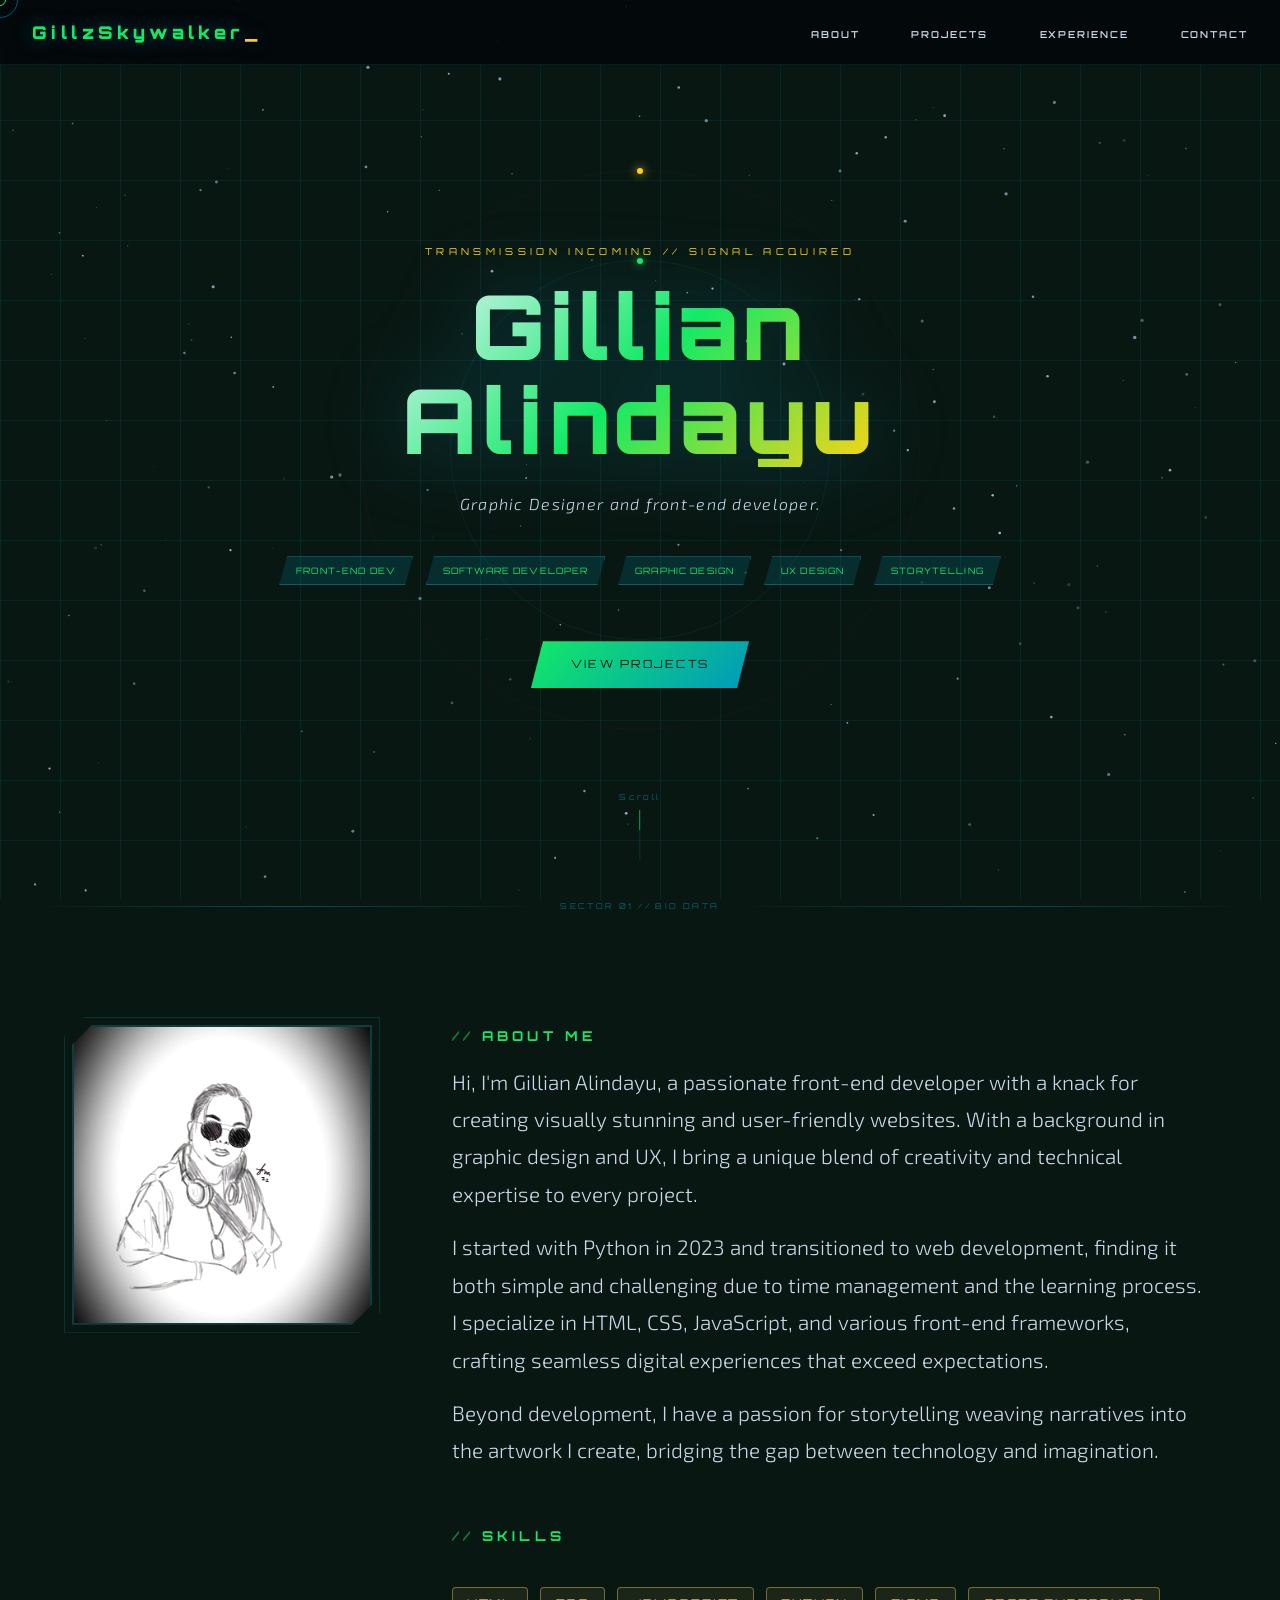
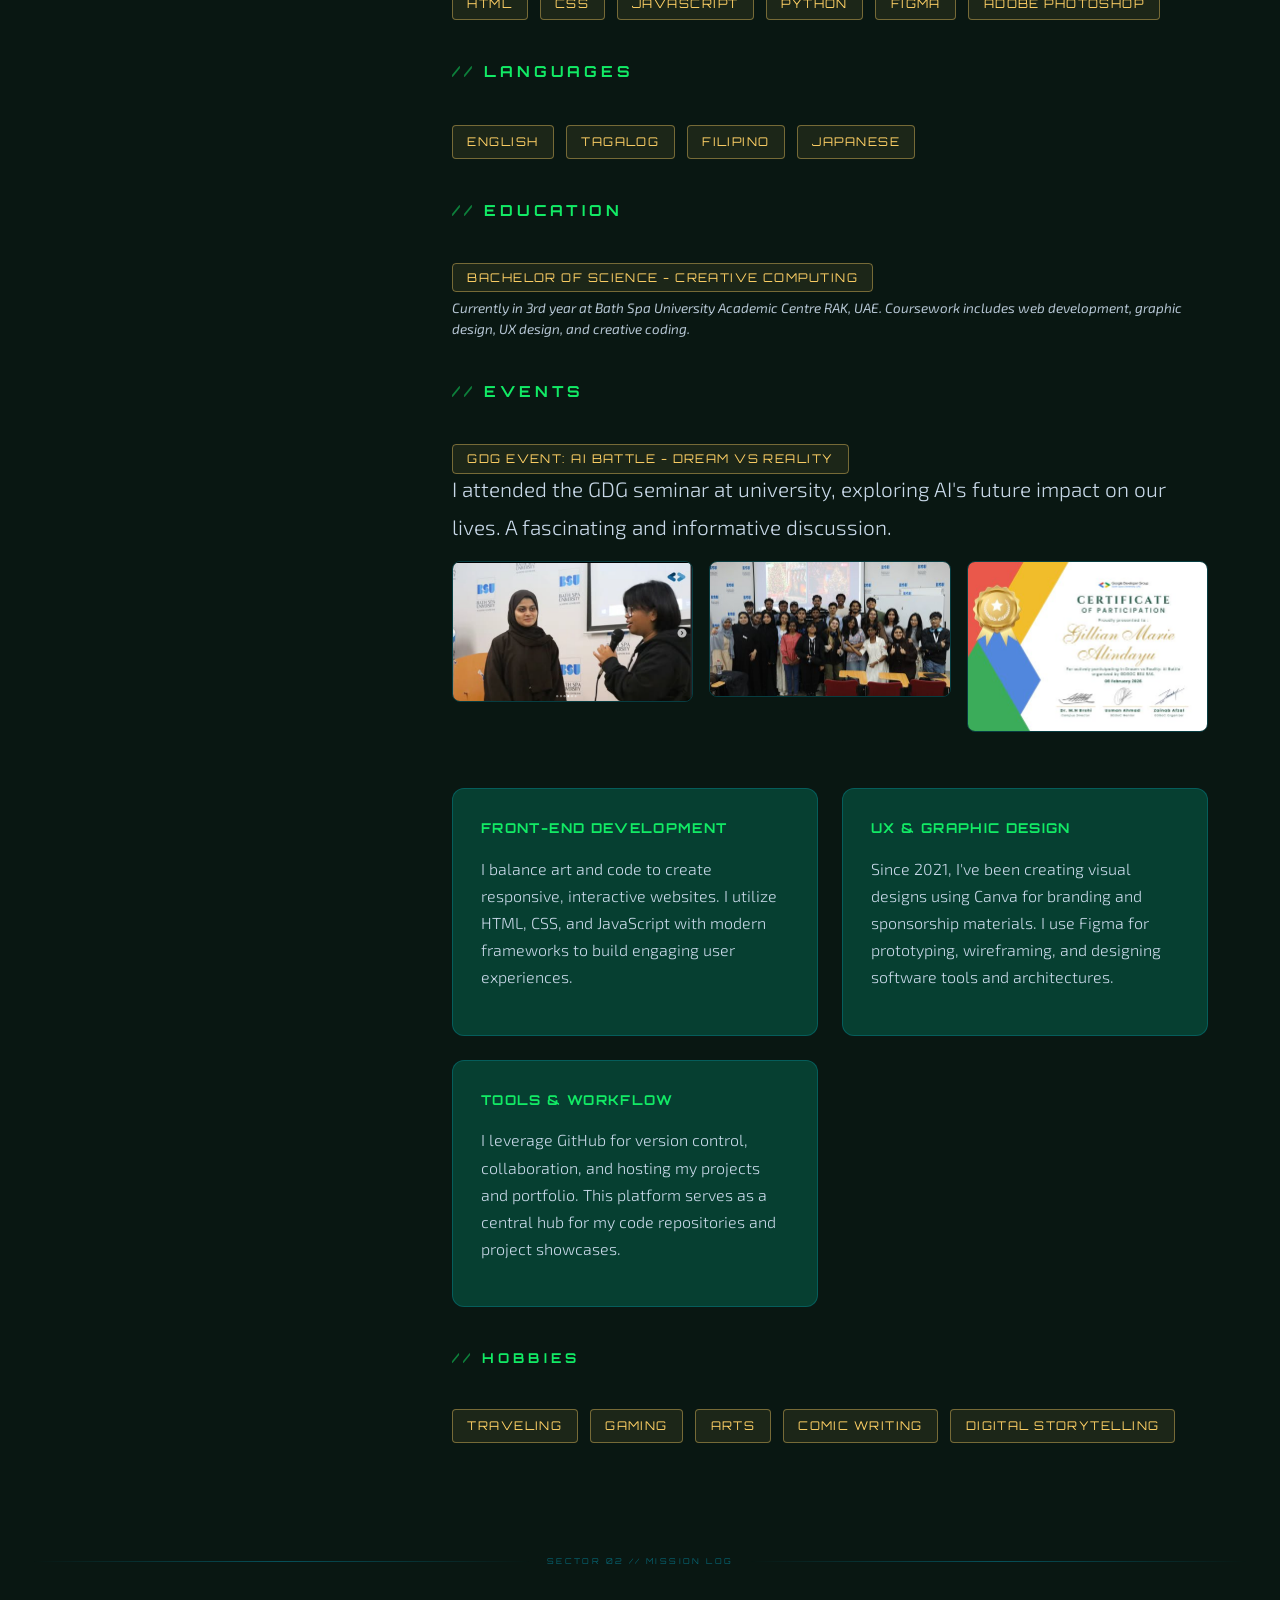
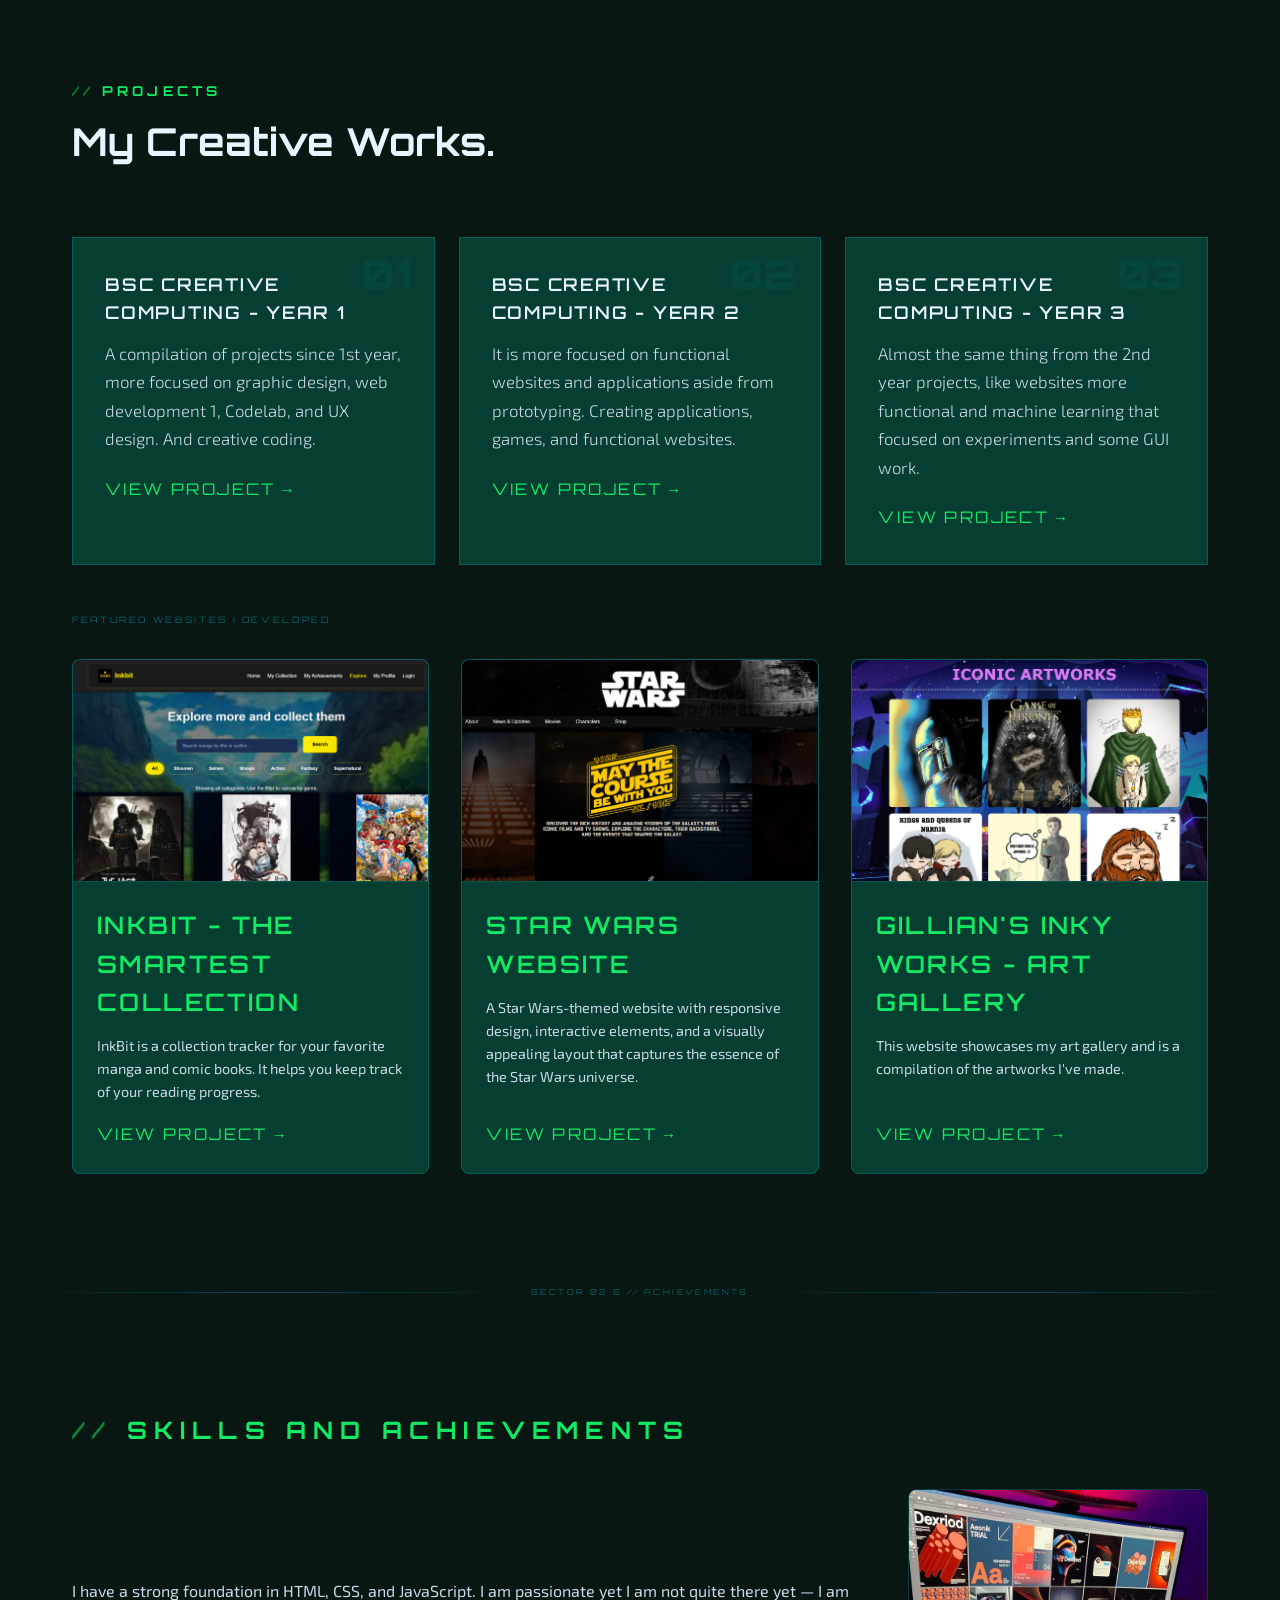
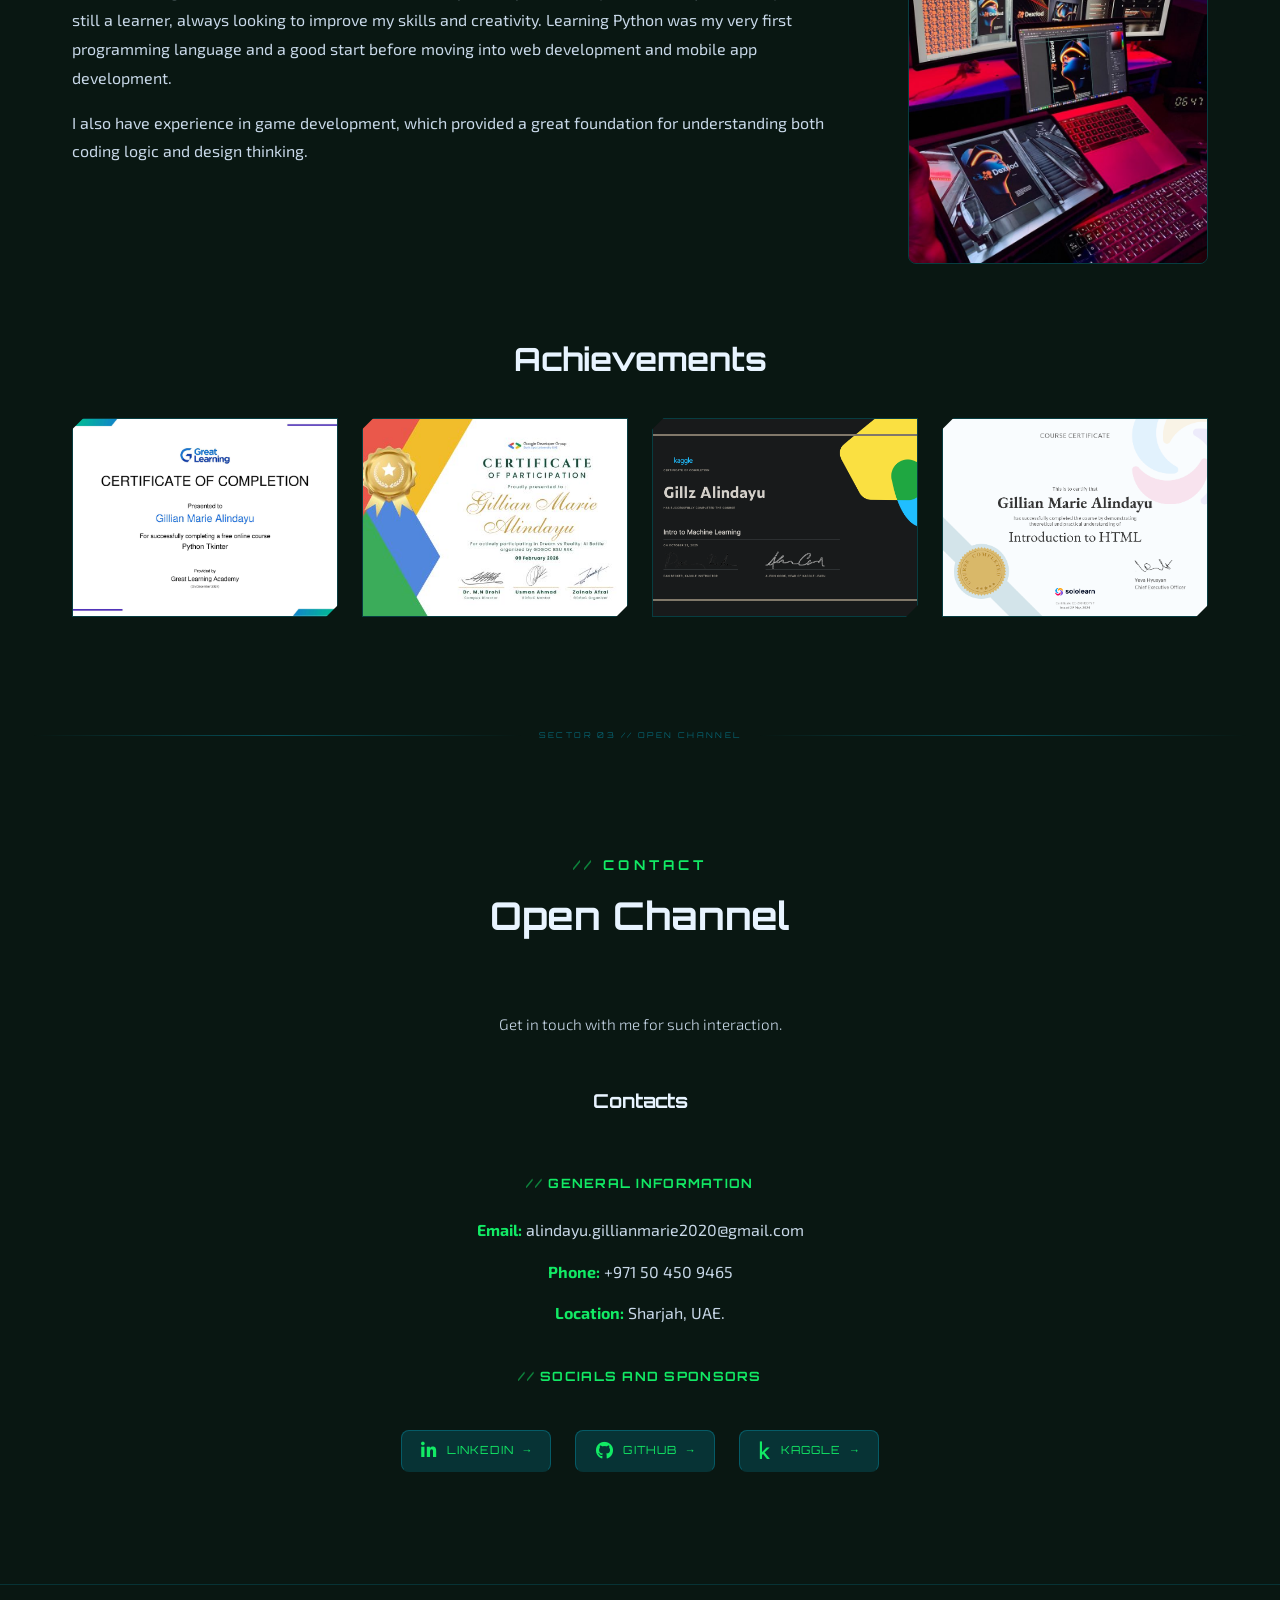
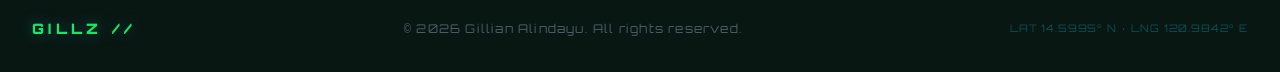
==== commit 114929db: "a little fix" ====
--- a/index.html
+++ b/index.html
@@ -294,14 +294,14 @@
     .about-text h3::before { content:'// '; opacity:.5; }
 
     .about-text p {
-      color:var(--text-body); font-size:1rem;
+      color:var(--text-body); font-size:1.3rem;
       line-height:1.8; font-weight:300; margin-bottom:1rem;
     }
 
     .skills-row { display:flex; flex-wrap:wrap; gap:.75rem; }
     .skill-chip {
       font-family:'Orbitron', monospace;
-      font-size:.65rem; letter-spacing:.12em;
+      font-size:.75rem; letter-spacing:.12em;
       padding:.4rem .9rem;
       border:1px solid rgba(255,209,102,.4);
       color:var(--gold); background:rgba(255,209,102,.08);
@@ -346,7 +346,7 @@
       margin-bottom:1rem; text-transform:uppercase; letter-spacing:.1em;
     }
     .skill-card h3::before { content:none; }
-    .skill-card p { color:var(--text-body); font-size:.9rem; line-height:1.7; }
+    .skill-card p { color:var(--text-body); font-size:1.0rem; line-height:1.7; }
 
     /* ─── PROJECTS ─── */
     .projects-section {
@@ -401,16 +401,16 @@
 
     .project-card h3 {
       font-family:'Orbitron', monospace;
-      font-size:1rem; font-weight:600;
+      font-size:1.1rem; font-weight:600;
       letter-spacing:.1em; text-transform:uppercase;
       color:var(--star-white); margin-bottom:.8rem;
     }
-    .project-card p { font-size:.9rem; color:var(--text-body); line-height:1.7; font-weight:300; }
+    .project-card p { font-size: 1.05rem; color:var(--text-body); line-height:1.7; font-weight:300; }
 
     .card-link {
       display:inline-block; margin-top:1.5rem;
       font-family:'Orbitron', monospace;
-      font-size:.6rem; letter-spacing:.15em;
+      font-size:1.0rem; letter-spacing:.15em;
       color:var(--cyan); text-decoration:none; text-transform:uppercase;
       border-bottom:1px solid transparent; transition:border-color .2s;
     }
@@ -453,7 +453,7 @@
     .featured-content { padding:1.5rem; flex:1; display:flex; flex-direction:column; }
     .featured-card h4 {
       font-family:'Orbitron', monospace;
-      font-size:.9rem; font-weight:600;
+      font-size:1.5rem; font-weight:600;
       color:var(--cyan); margin-bottom:.8rem;
       text-transform:uppercase; letter-spacing:.1em;
     }
@@ -468,12 +468,12 @@
     }
     .skills-description > h2 {
       font-family:'Orbitron', monospace;
-      font-size:.85rem;           /* was .7rem */
+      font-size: 1.5rem;           /* was .7rem */
       letter-spacing:.3em;
       color:var(--cyan); text-transform:uppercase; margin-bottom:2.5rem;
     }
     .skills-description > h2::before { content:'// '; opacity:.5; }
-
+    
     .skills-top-grid {
       display:grid;
       grid-template-columns:1fr 300px;
@@ -548,7 +548,26 @@
     }
     .contact-info h4::before { content:'// '; opacity:.5; }
     .contact-info a { color:var(--cyan); text-decoration:none; border-bottom:1px solid transparent; transition:border-color .2s; }
-    .contact-info a:hover { border-color:var(--cyan); }
+    .contact-info a:hover { border-color:var(--cyan); 
+    }
+    .contact-info a::after { content:' →'; }
+
+    /* ─── FOOTER ─── */
+    .footer-section {
+      padding:7rem 2rem;
+      max-width:1300px; margin:0 auto;
+      position:relative; z-index:2;
+    }
+    .footer-section .footer-inner {
+      display:flex; justify-content:space-between;
+      align-items:center; flex-wrap:wrap; gap:1rem;
+    }
+    .footer-section .footer-brand {
+      font-family:'Orbitron', monospace;
+      font-size:.9rem; font-weight:900; letter-spacing:.3em;
+      color:var(--cyan); text-shadow:0 0 15px var(--cyan-glow);
+    }
+    
 
     .social-links {
       display:flex; gap:1.5rem;
@@ -731,7 +750,7 @@
         <h2>About Me</h2>
         <p>Hi, I'm Gillian Alindayu, a passionate front-end developer with a knack for creating visually stunning and user-friendly websites. With a background in graphic design and UX, I bring a unique blend of creativity and technical expertise to every project.</p>
         <p>I started with Python in 2023 and transitioned to web development, finding it both simple and challenging due to time management and the learning process. I specialize in HTML, CSS, JavaScript, and various front-end frameworks, crafting seamless digital experiences that exceed expectations.</p>
-        <p>Beyond development, I have a passion for storytelling — weaving narratives into the artwork I create, bridging the gap between technology and imagination.</p>
+        <p>Beyond development, I have a passion for storytelling weaving narratives into the artwork I create, bridging the gap between technology and imagination.</p>
       </div>
 
       <div class="about-subsection">
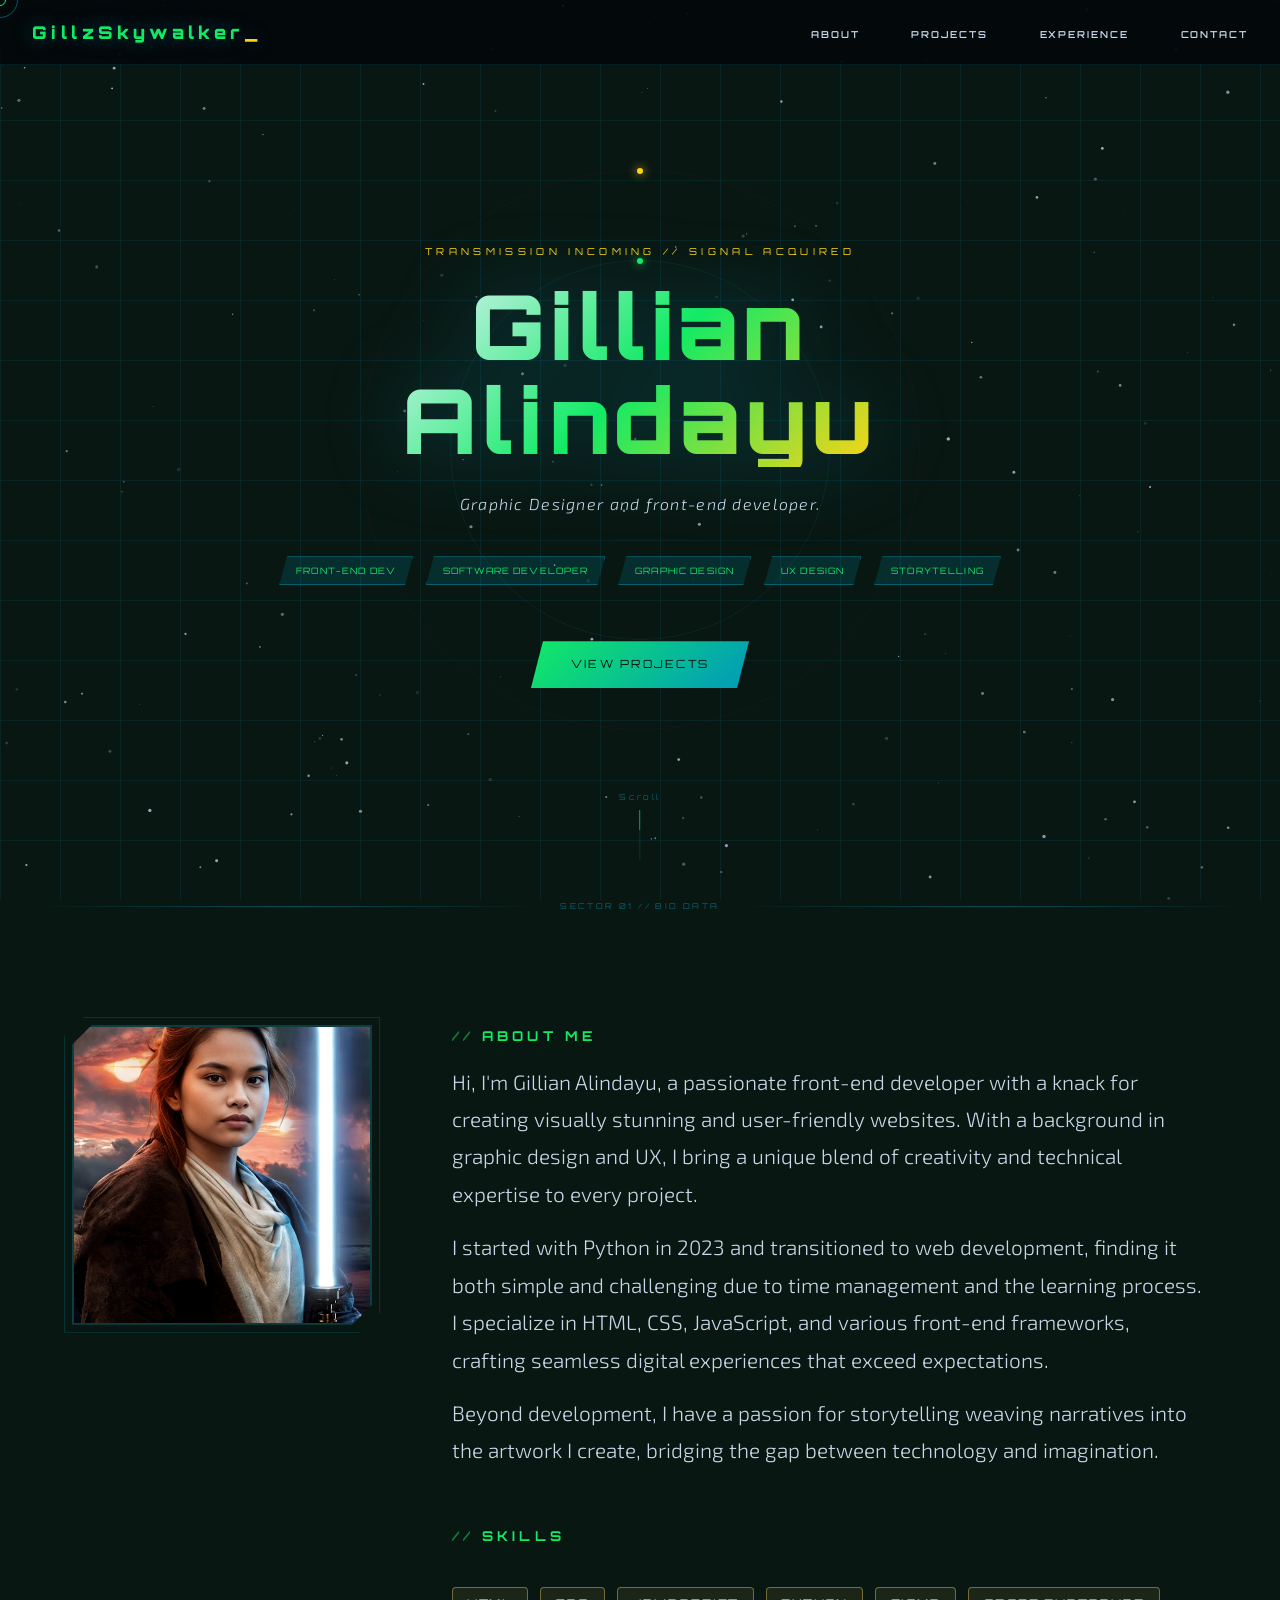
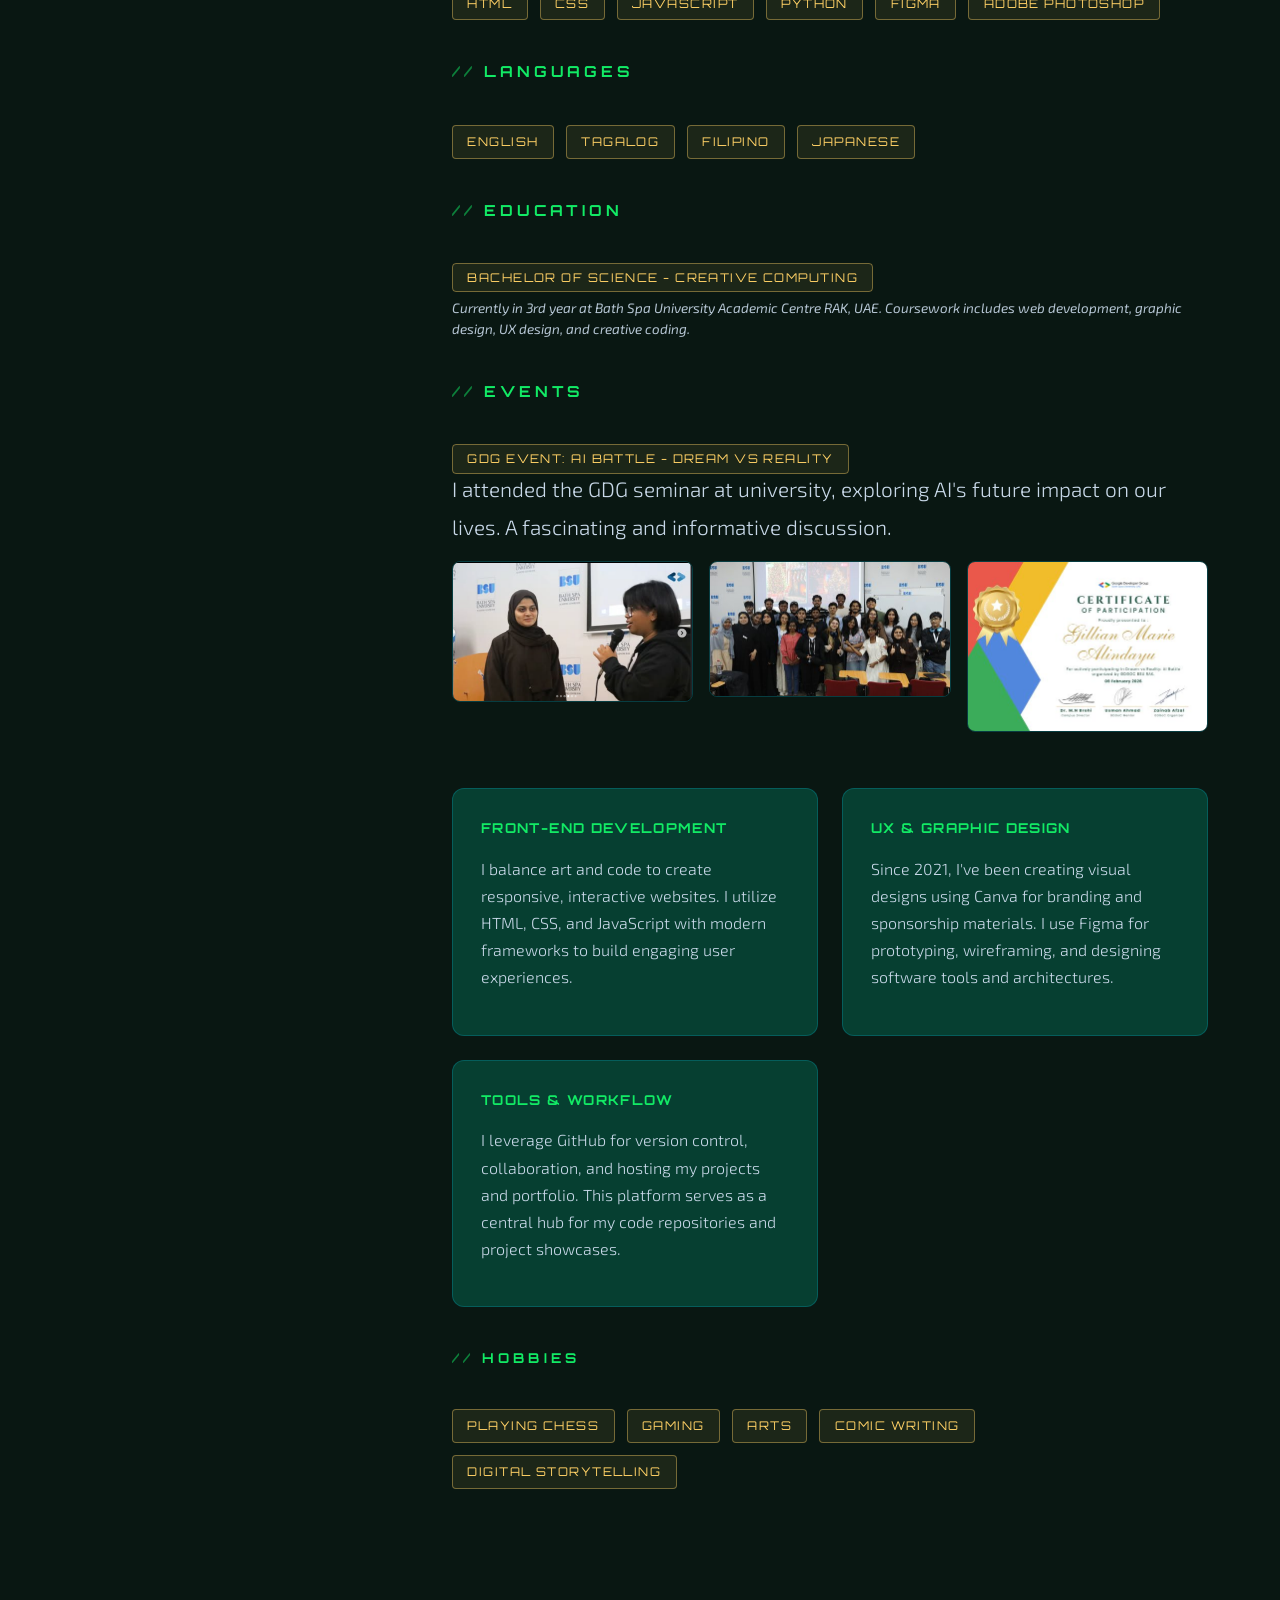
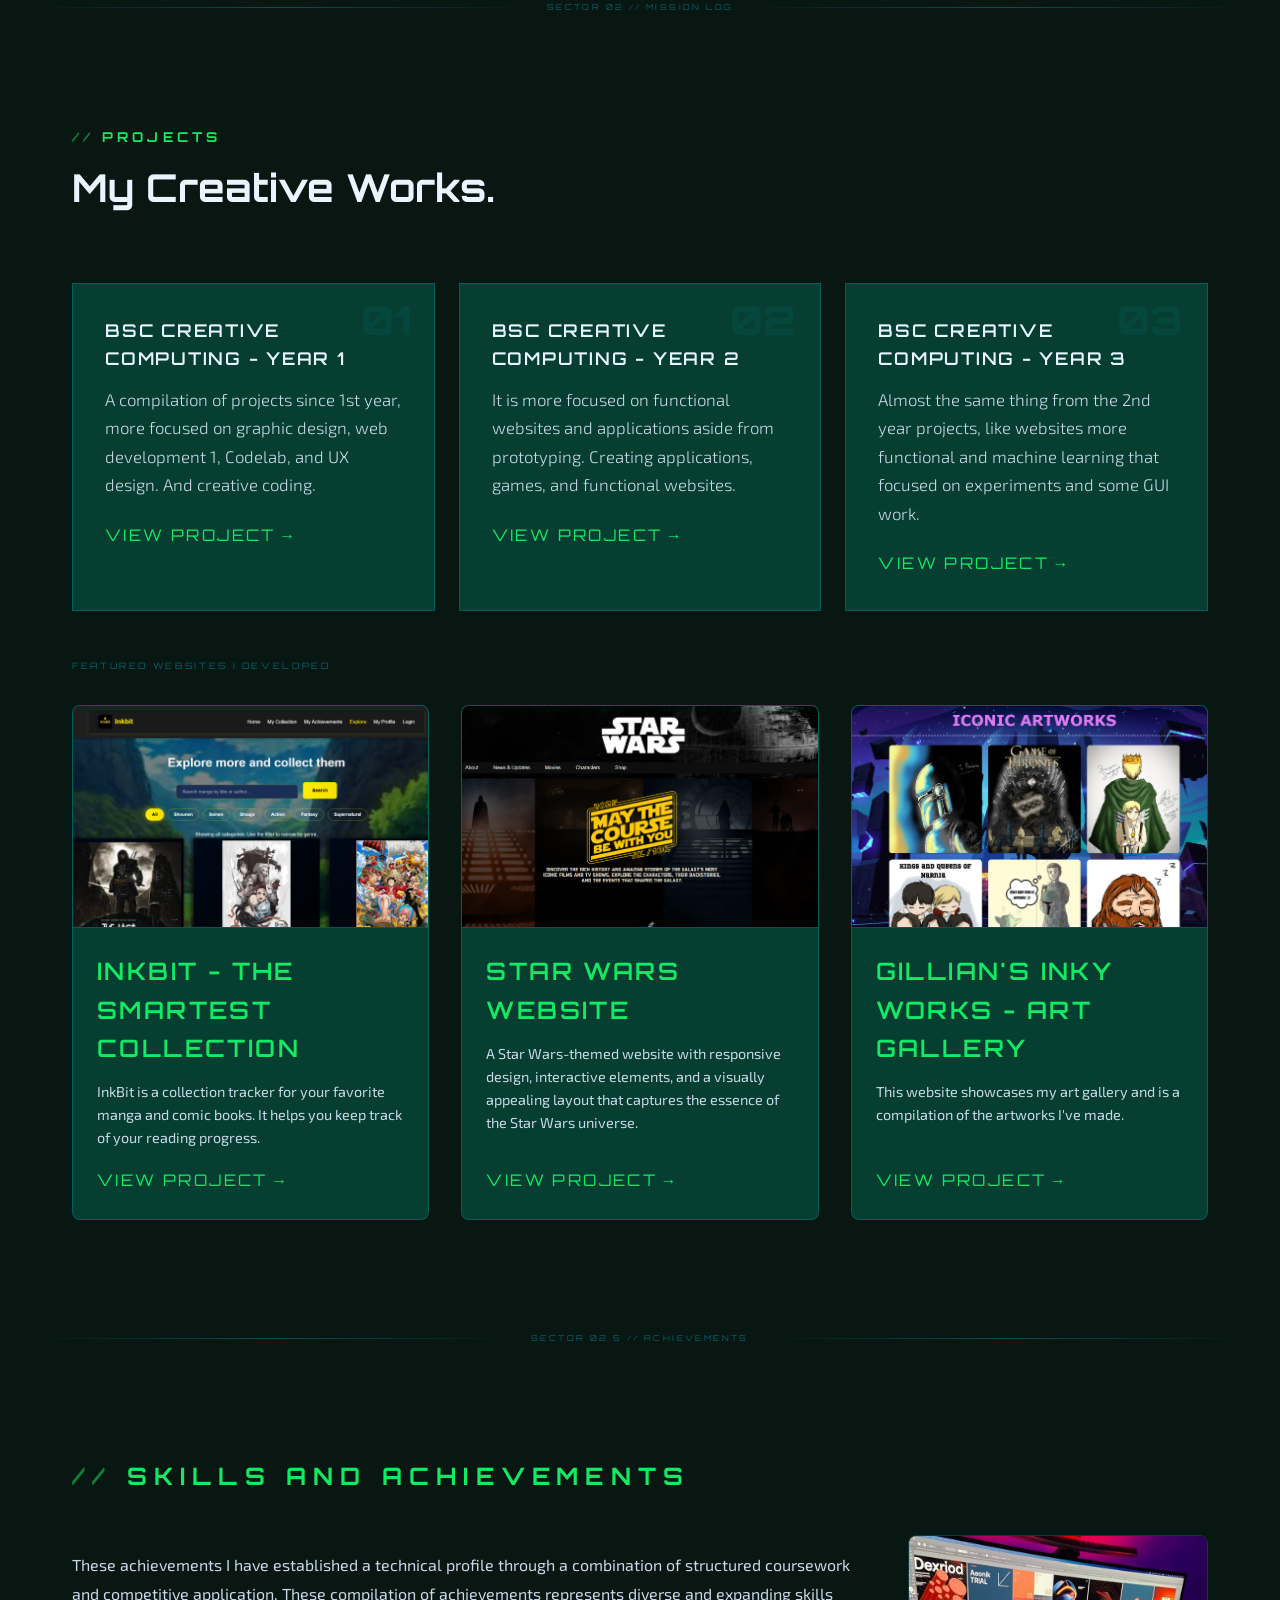
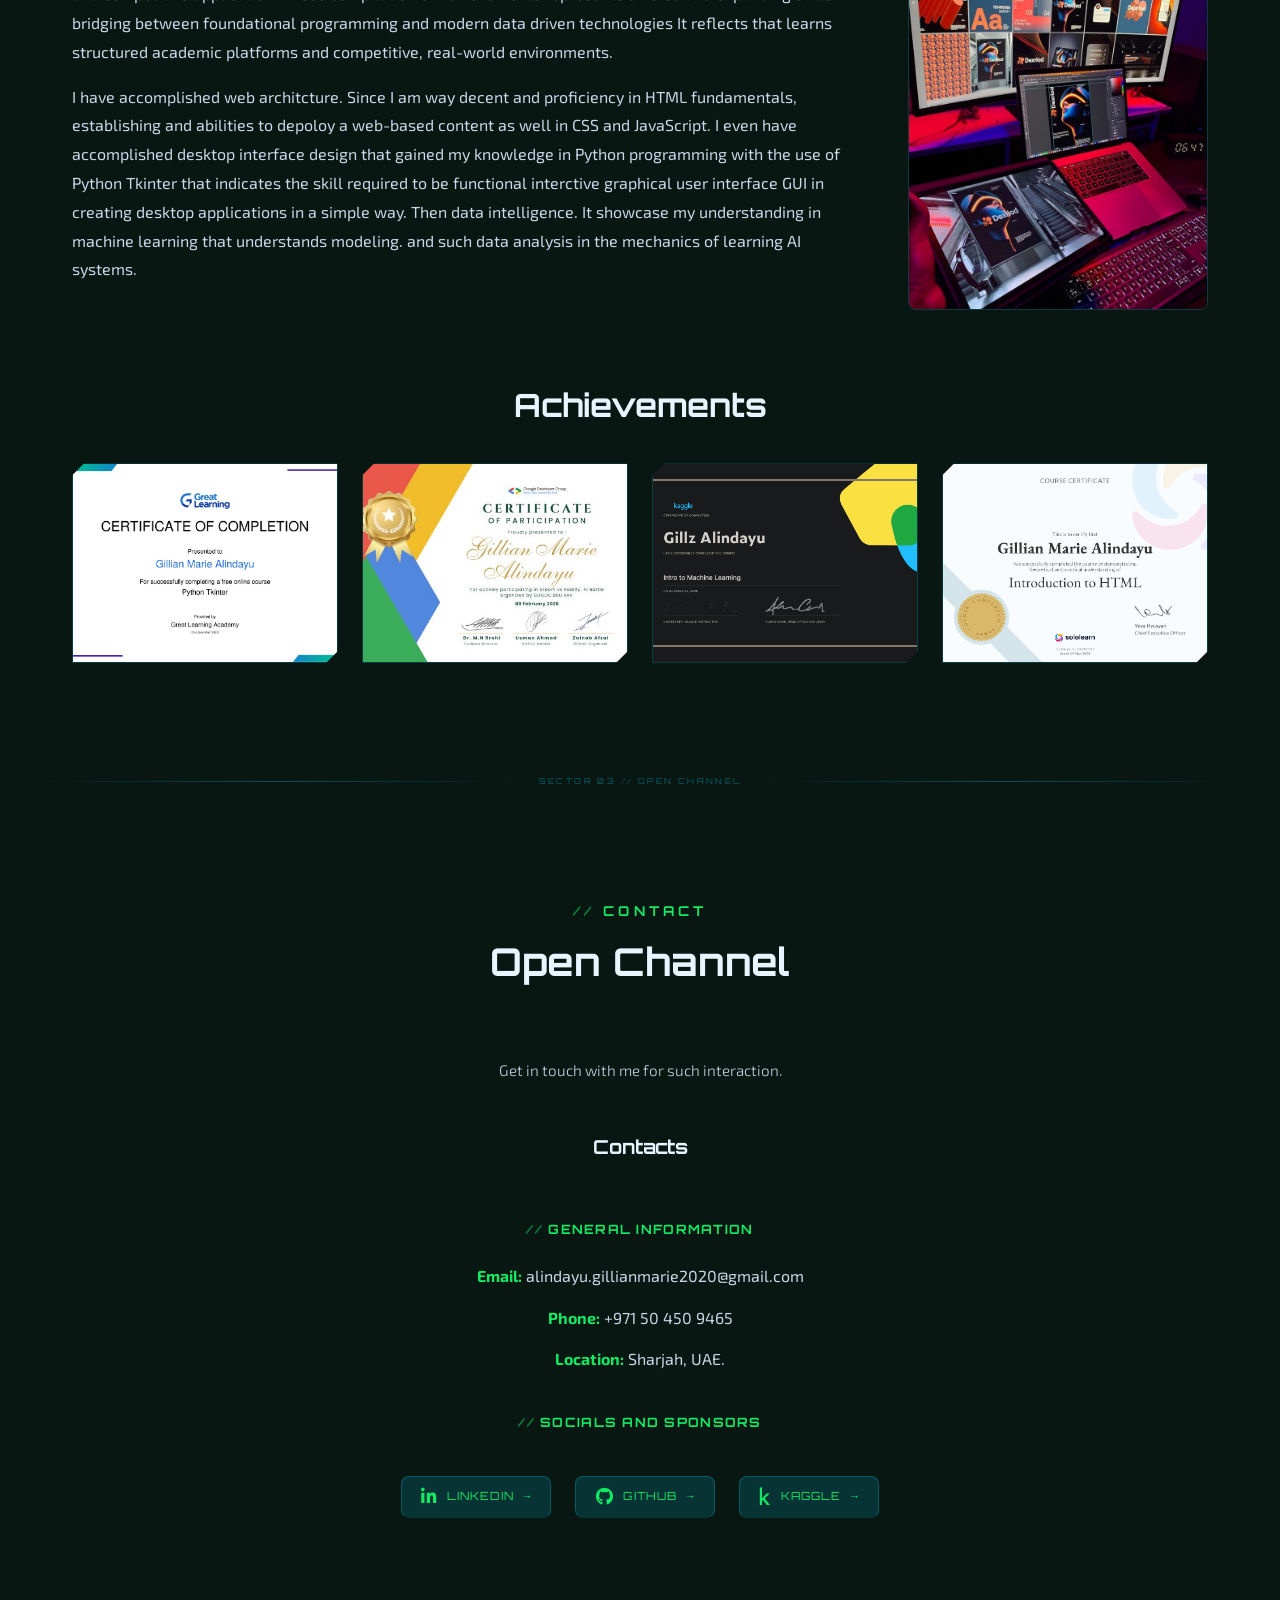
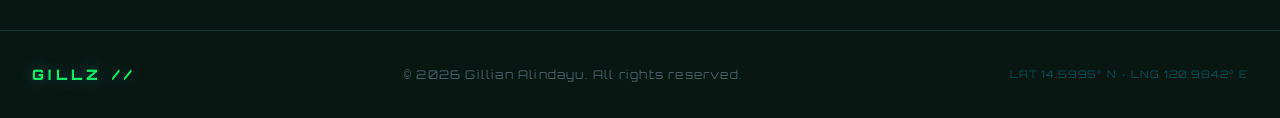
==== commit fedc6d95: "d" ====
--- a/index.html
+++ b/index.html
@@ -742,7 +742,7 @@
 
   <section id="about" class="about">
     <div class="profile-frame">
-      <img src="myself.png" alt="Gillian Alindayu - Profile photo" class="profile-pic">
+      <img src="myself2.png" alt="Gillian Alindayu - Profile photo" class="profile-pic">
     </div>
     <div class="about-text">
 
@@ -816,7 +816,7 @@
       <div class="about-subsection">
         <h2>Hobbies</h2>
         <div class="skills-row">
-          <span class="skill-chip">Traveling</span>
+          <span class="skill-chip">Playing chess</span>
           <span class="skill-chip">Gaming</span>
           <span class="skill-chip">Arts</span>
           <span class="skill-chip">Comic Writing</span>
@@ -892,12 +892,21 @@
   <div class="section-divider"><span>Sector 02.5 // Achievements</span></div>
 
   <section class="skills-description">
-    <h2>Skills and Achievements</h2>
+    <h2>Skills and Achievements</h2>  
 
     <div class="skills-top-grid">
       <div class="description">
-        <p>I have a strong foundation in HTML, CSS, and JavaScript. I am passionate yet I am not quite there yet — I am still a learner, always looking to improve my skills and creativity. Learning Python was my very first programming language and a good start before moving into web development and mobile app development.</p>
-        <p>I also have experience in game development, which provided a great foundation for understanding both coding logic and design thinking.</p>
+        <p>These achievements I have established a technical profile through a combination 
+          of structured coursework and competitive application. These compilation of achievements represents 
+          diverse and expanding skills bridging between foundational programming and modern data driven technologies 
+          It reflects that learns structured academic platforms and competitive, real-world environments.
+        </p>
+        <p>I have accomplished web architcture. Since I am way decent and proficiency in HTML fundamentals, establishing 
+          and abilities to depoloy a web-based content as well in CSS and JavaScript. I even have accomplished desktop interface design that gained my knowledge in 
+          Python programming with the use of Python Tkinter that indicates the skill required to be functional 
+          interctive graphical user interface GUI in creating desktop applications in a simple way. Then data intelligence. It showcase my understanding in machine learning 
+          that understands modeling. and such data analysis in the mechanics of learning AI systems. 
+        </p>
       </div>
       <div class="image-card">
         <img src="graphic.png" alt="Skills and Achievements" class="description-image">
